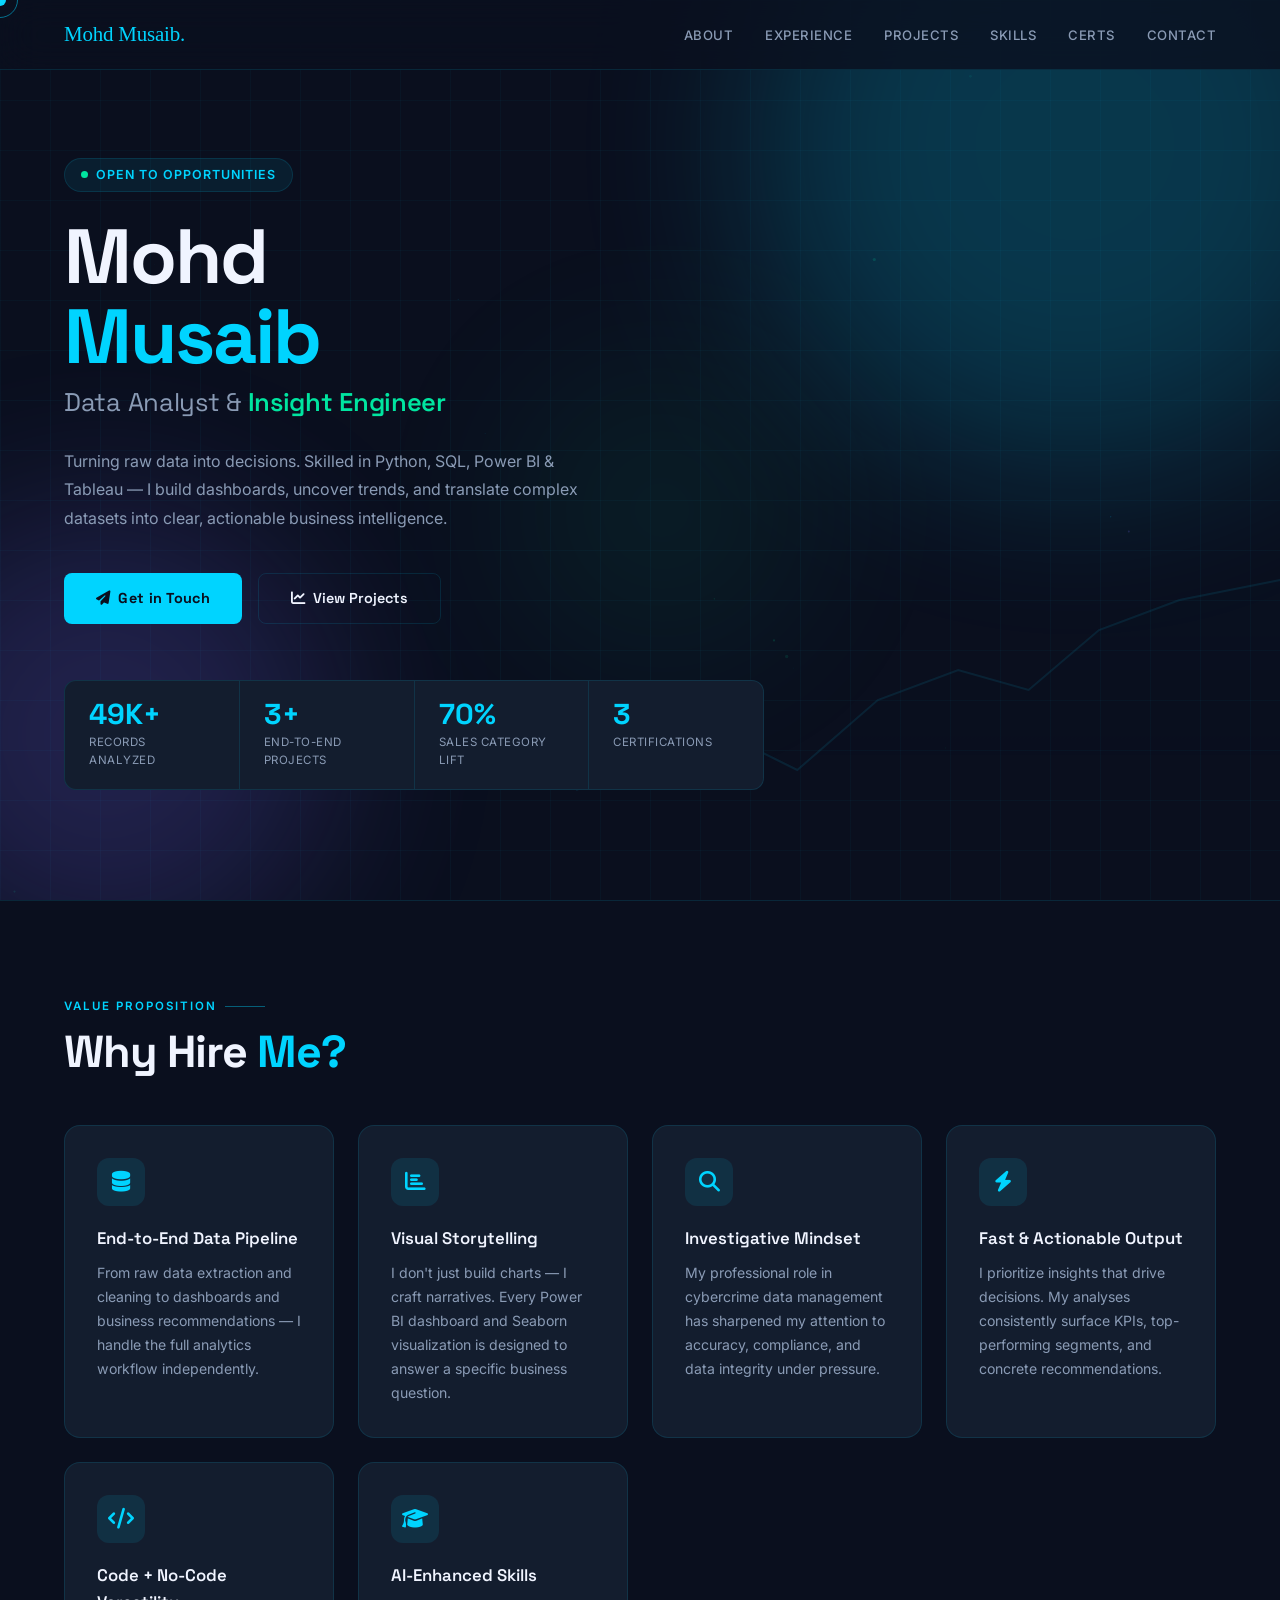
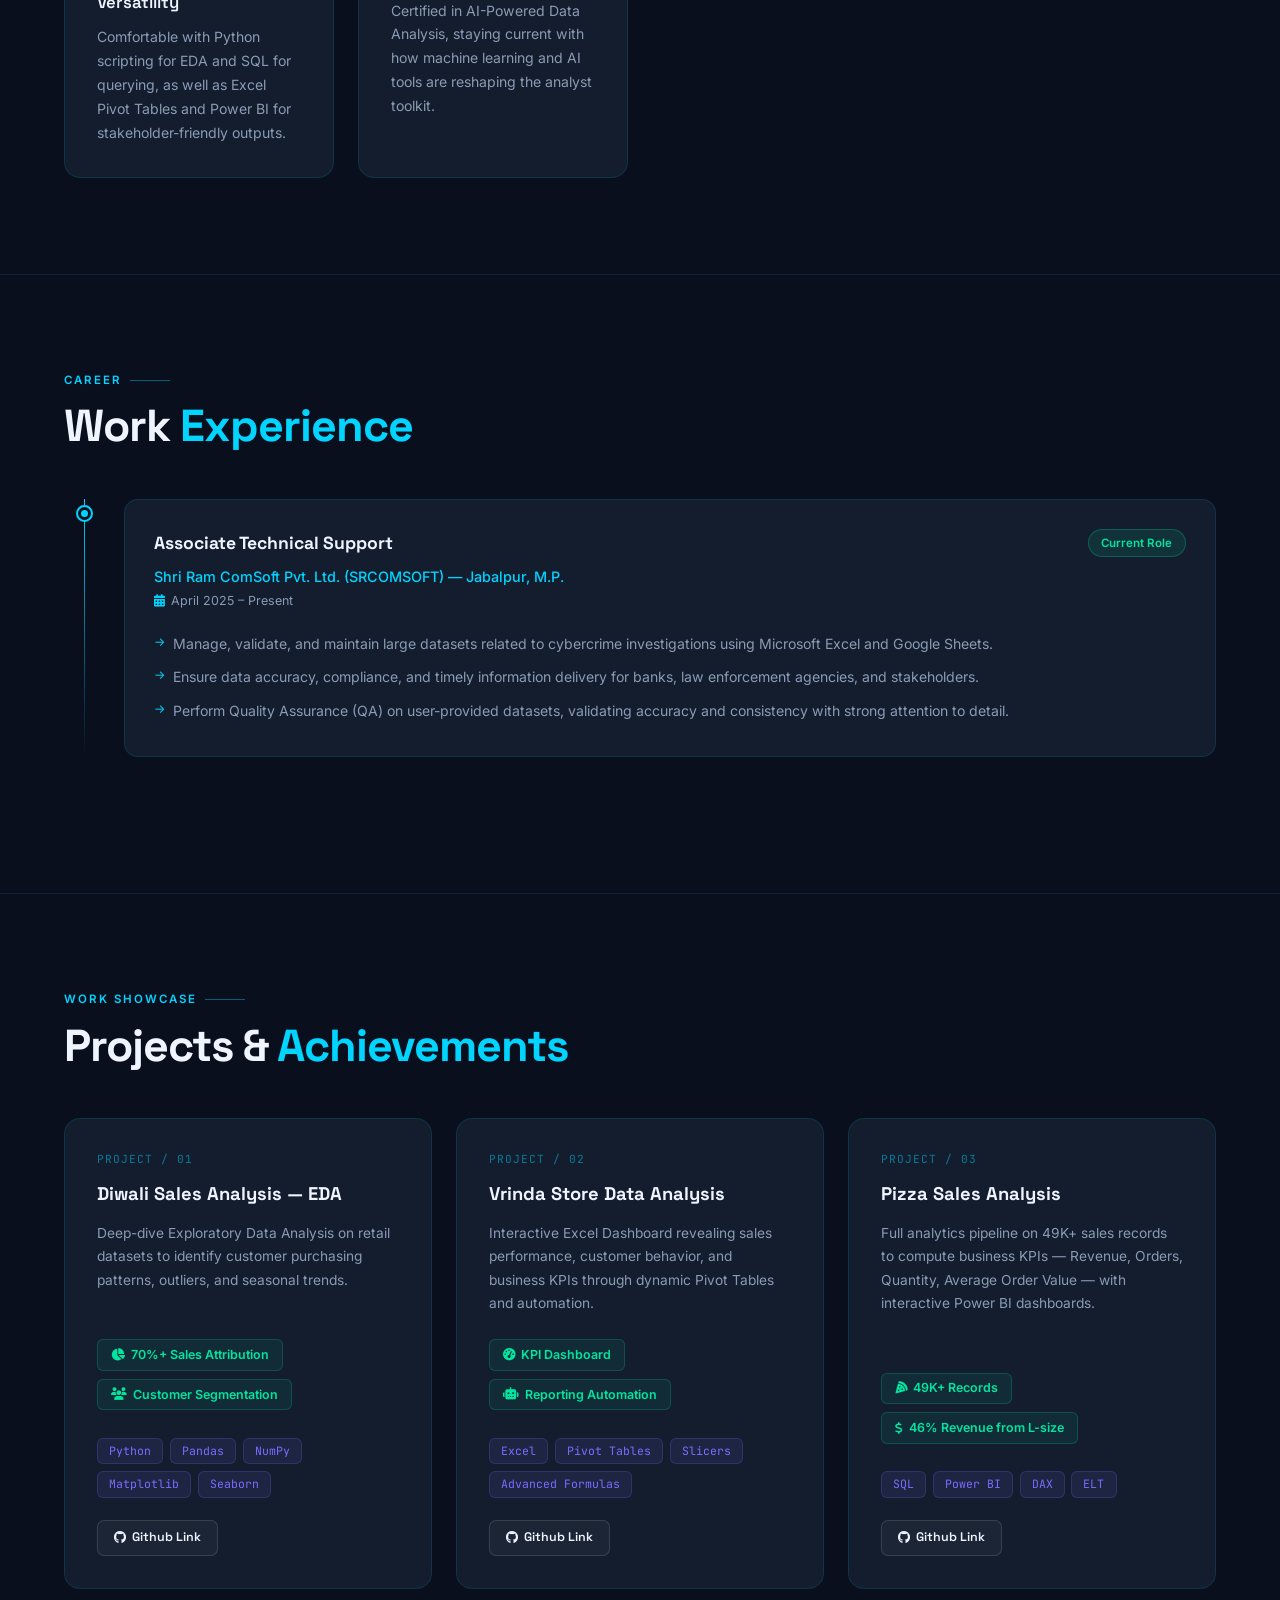
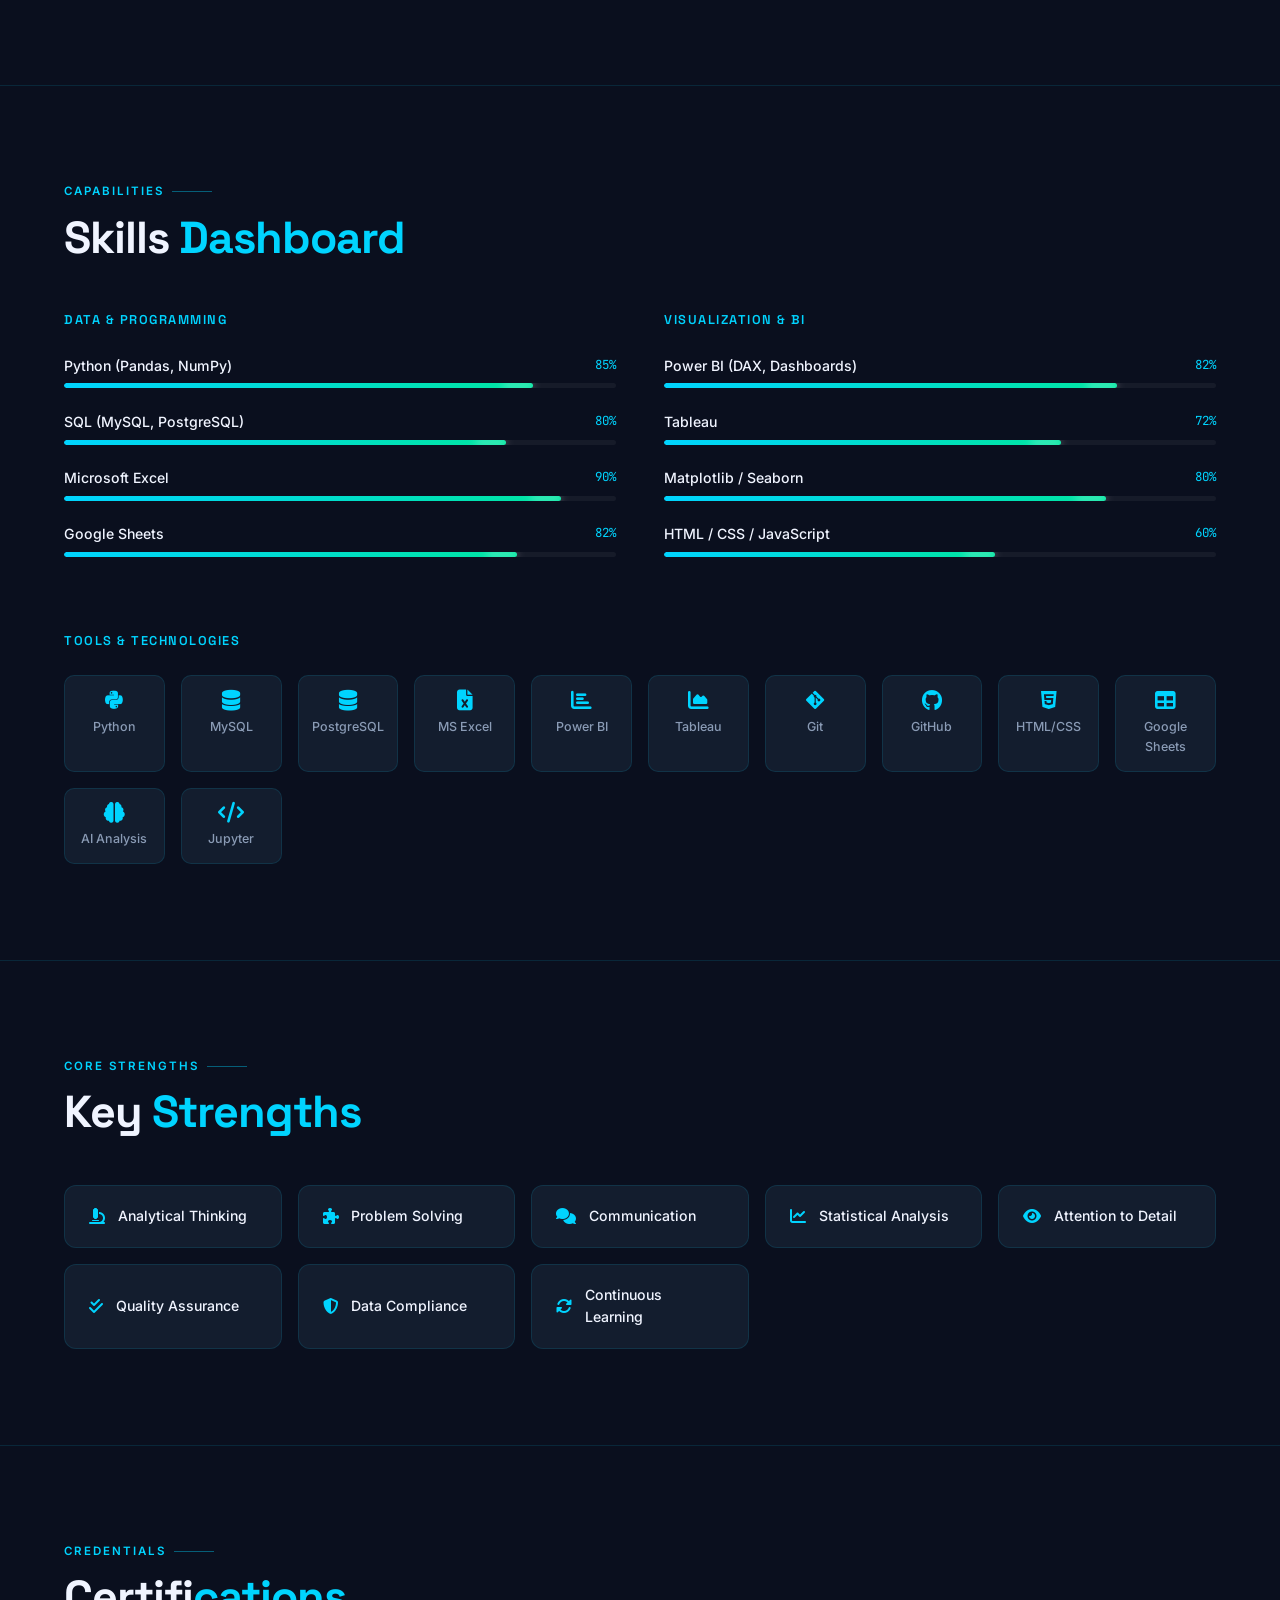
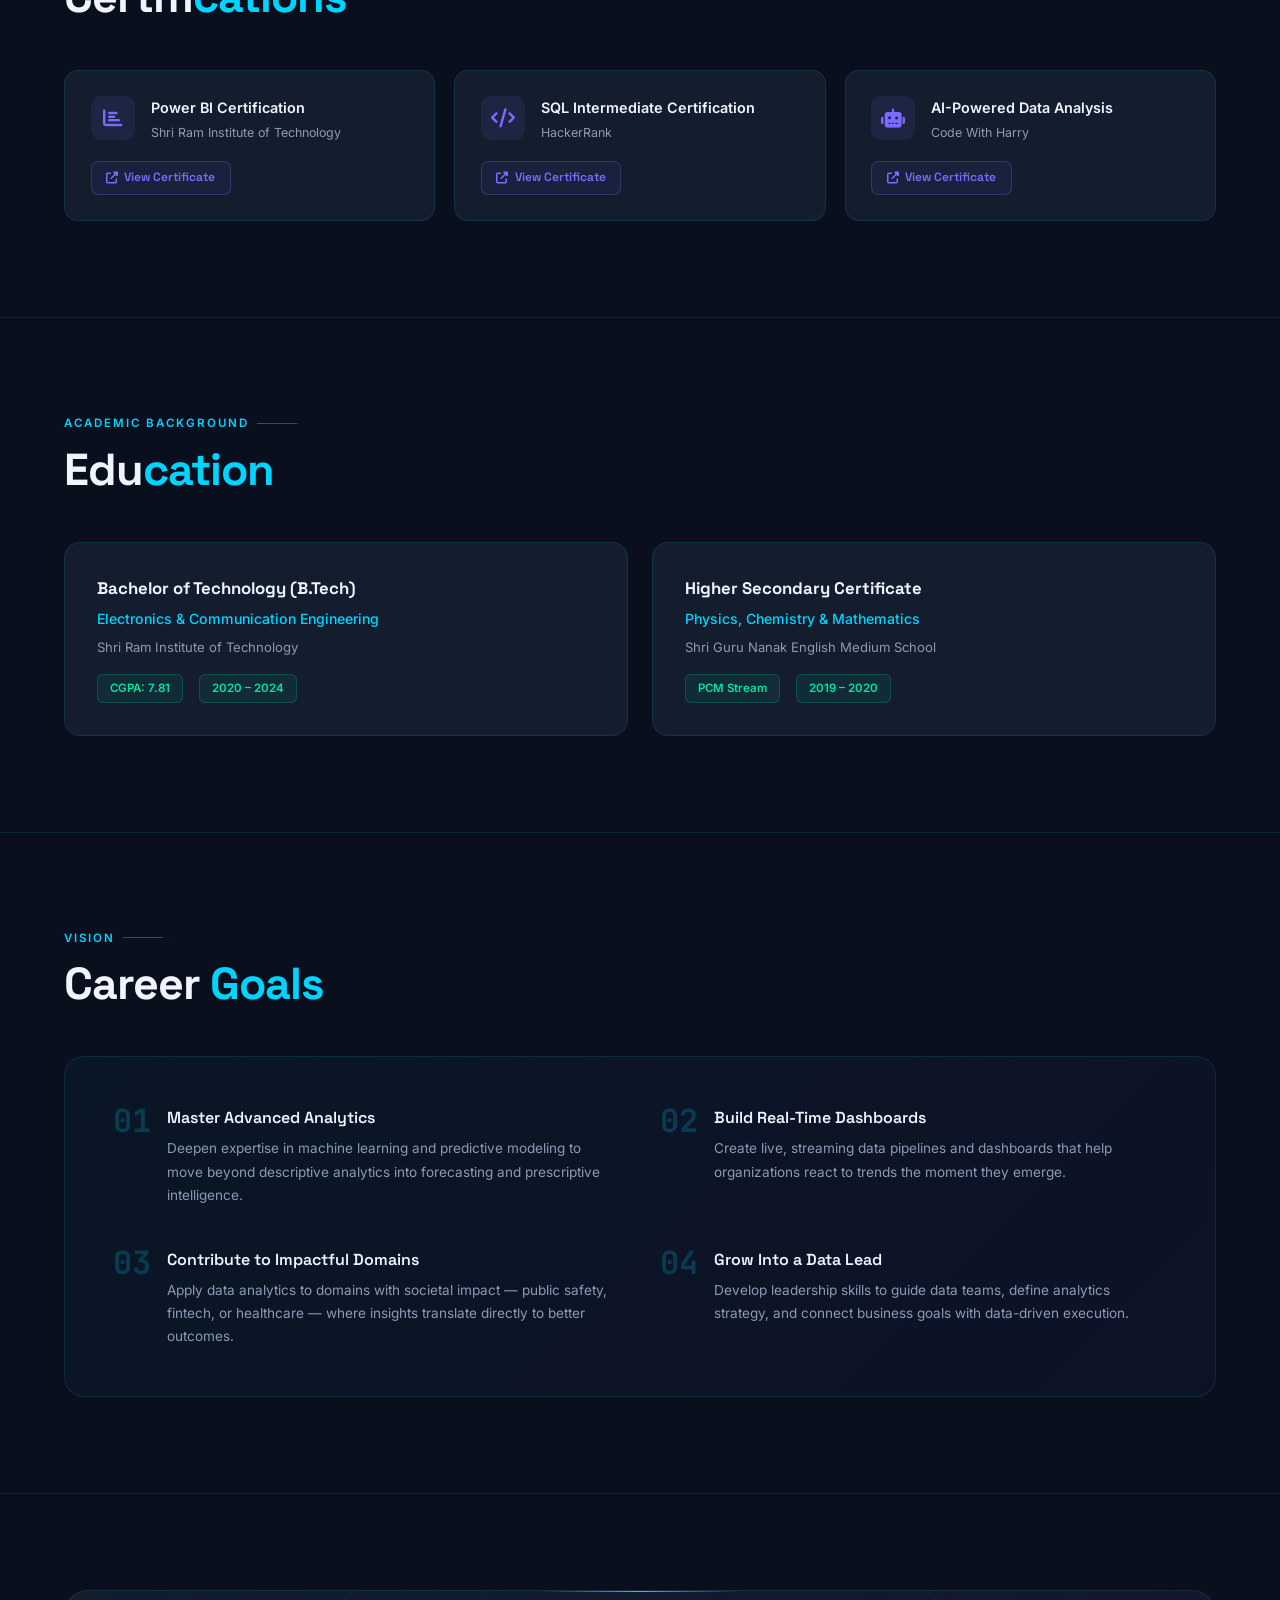
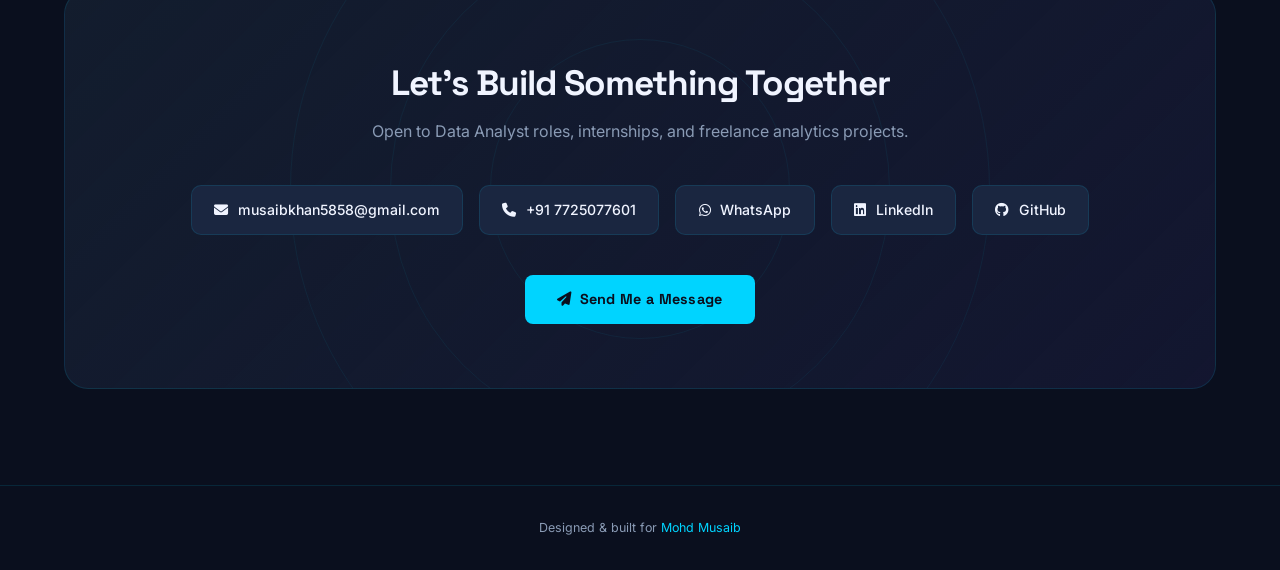
==== index.html @ 287fc63c "Rename mohd-musaib-portfolio.html to index.html" ====
<!DOCTYPE html>
<html lang="en">
<head>
<meta charset="UTF-8">
<meta name="viewport" content="width=device-width, initial-scale=1.0">
<title>Mohd Musaib — Data Analyst Portfolio</title>
<link href="https://fonts.googleapis.com/css2?family=Space+Grotesk:wght@300;400;500;600;700&family=Inter:wght@300;400;500;600&family=JetBrains+Mono:wght@400;500&display=swap" rel="stylesheet">
<link rel="stylesheet" href="https://cdnjs.cloudflare.com/ajax/libs/font-awesome/6.5.0/css/all.min.css">
<link rel="stylesheet" href="index.css">
</head>
<body>

<!-- CURSOR -->
<div class="cursor" id="cursor"></div>
<div class="cursor-ring" id="cursorRing"></div>

<!-- SCROLL PROGRESS -->
<div id="scroll-progress"></div>

<!-- PARTICLES CANVAS -->
<canvas id="particles-canvas"></canvas>

<!-- NAV -->
<nav id="navbar">
  <div class="nav-logo">Mohd Musaib.</div>
  <ul class="nav-links">
    <li><a href="#about">About</a></li>
    <li><a href="#experience">Experience</a></li>
    <li><a href="#projects">Projects</a></li>
    <li><a href="#skills">Skills</a></li>
    <li><a href="#certifications">Certs</a></li>
    <li><a href="#contact">Contact</a></li>
  </ul>
</nav>

<!-- HERO -->
<section class="hero" id="about">
  <div class="hero-bg">
    <div class="grid-overlay"></div>
    <div class="orb orb1"></div>
    <div class="orb orb2"></div>
    <div class="orb orb3"></div>

    <!-- Floating data bits -->
    <span class="data-bit" style="left:62%;top:20%;animation-delay:0s;">SELECT *</span>
    <span class="data-bit" style="left:72%;top:55%;animation-delay:1.5s;">df.groupby()</span>
    <span class="data-bit" style="left:80%;top:35%;animation-delay:3s;">SUM(revenue)</span>
    <span class="data-bit" style="left:55%;top:70%;animation-delay:4.5s;">DAX MEASURE</span>
    <span class="data-bit" style="left:85%;top:75%;animation-delay:2s;">EDA →</span>

    <svg class="chart-line-svg" viewBox="0 0 700 300" preserveAspectRatio="none">
      <defs>
        <linearGradient id="chartGrad" x1="0" y1="0" x2="0" y2="1">
          <stop offset="0%" stop-color="#00D4FF" stop-opacity="0.4"/>
          <stop offset="100%" stop-color="#00D4FF" stop-opacity="0"/>
        </linearGradient>
      </defs>
      <path class="chart-fill" d="M0,250 L80,220 L160,200 L220,230 L300,160 L380,130 L450,150 L520,90 L600,60 L700,40 L700,300 L0,300 Z"/>
      <path class="chart-path" d="M0,250 L80,220 L160,200 L220,230 L300,160 L380,130 L450,150 L520,90 L600,60 L700,40"/>
    </svg>
  </div>

  <div class="hero-content">
    <div class="hero-eyebrow">
      <div class="pulse-dot"></div>
      Open to Opportunities
    </div>
    <h1 class="hero-name">Mohd<br><span class="glitch">Musaib</span></h1>
    <p class="hero-title">Data Analyst &amp; <strong>Insight Engineer</strong></p>
    <p class="hero-desc">
      Turning raw data into decisions. Skilled in Python, SQL, Power BI &amp; Tableau — I build dashboards, uncover trends, and translate complex datasets into clear, actionable business intelligence.
    </p>
    <div class="hero-cta">
      <a href="#contact" class="btn-primary"><i class="fas fa-paper-plane"></i> Get in Touch</a>
      <a href="#projects" class="btn-secondary"><i class="fas fa-chart-line"></i> View Projects</a>
    </div>

    <div class="stats-bar">
      <div class="stat-item">
        <div class="stat-number" data-target="49" data-suffix="K+">0</div>
        <div class="stat-label">Records Analyzed</div>
      </div>
      <div class="stat-item">
        <div class="stat-number" data-target="3" data-suffix="+">0</div>
        <div class="stat-label">End-to-End Projects</div>
      </div>
      <div class="stat-item">
        <div class="stat-number" data-target="70" data-suffix="%">0</div>
        <div class="stat-label">Sales Category Lift</div>
      </div>
      <div class="stat-item">
        <div class="stat-number" data-target="3" data-suffix="">0</div>
        <div class="stat-label">Certifications</div>
      </div>
    </div>
  </div>
</section>

<hr class="section-divider">

<!-- WHY HIRE ME -->
<section id="why">
  <div class="section-eyebrow">Value Proposition</div>
  <h2 class="section-title">Why Hire <span>Me?</span></h2>
  <div class="why-grid">
    <div class="why-card fade-up">
      <div class="why-icon"><i class="fas fa-database"></i></div>
      <h3>End-to-End Data Pipeline</h3>
      <p>From raw data extraction and cleaning to dashboards and business recommendations — I handle the full analytics workflow independently.</p>
    </div>
    <div class="why-card fade-up">
      <div class="why-icon"><i class="fas fa-chart-bar"></i></div>
      <h3>Visual Storytelling</h3>
      <p>I don't just build charts — I craft narratives. Every Power BI dashboard and Seaborn visualization is designed to answer a specific business question.</p>
    </div>
    <div class="why-card fade-up">
      <div class="why-icon"><i class="fas fa-search"></i></div>
      <h3>Investigative Mindset</h3>
      <p>My professional role in cybercrime data management has sharpened my attention to accuracy, compliance, and data integrity under pressure.</p>
    </div>
    <div class="why-card fade-up">
      <div class="why-icon"><i class="fas fa-bolt"></i></div>
      <h3>Fast &amp; Actionable Output</h3>
      <p>I prioritize insights that drive decisions. My analyses consistently surface KPIs, top-performing segments, and concrete recommendations.</p>
    </div>
    <div class="why-card fade-up">
      <div class="why-icon"><i class="fas fa-code"></i></div>
      <h3>Code + No-Code Versatility</h3>
      <p>Comfortable with Python scripting for EDA and SQL for querying, as well as Excel Pivot Tables and Power BI for stakeholder-friendly outputs.</p>
    </div>
    <div class="why-card fade-up">
      <div class="why-icon"><i class="fas fa-graduation-cap"></i></div>
      <h3>AI-Enhanced Skills</h3>
      <p>Certified in AI-Powered Data Analysis, staying current with how machine learning and AI tools are reshaping the analyst toolkit.</p>
    </div>
  </div>
</section>

<hr class="section-divider">

<!-- EXPERIENCE -->
<section id="experience">
  <div class="section-eyebrow">Career</div>
  <h2 class="section-title">Work <span>Experience</span></h2>
  <div class="timeline">
    <div class="timeline-item fade-up">
      <div class="timeline-dot"></div>
      <div class="timeline-card">
        <div class="timeline-header">
          <div class="timeline-role">Associate Technical Support</div>
          <span class="timeline-badge">Current Role</span>
        </div>
        <div class="timeline-company">Shri Ram ComSoft Pvt. Ltd. (SRCOMSOFT) — Jabalpur, M.P.</div>
        <div class="timeline-date"><i class="fas fa-calendar-alt" style="color:var(--cyan);margin-right:0.4rem;"></i>April 2025 – Present</div>
        <ul class="timeline-list">
          <li>Manage, validate, and maintain large datasets related to cybercrime investigations using Microsoft Excel and Google Sheets.</li>
          <li>Ensure data accuracy, compliance, and timely information delivery for banks, law enforcement agencies, and stakeholders.</li>
          <li>Perform Quality Assurance (QA) on user-provided datasets, validating accuracy and consistency with strong attention to detail.</li>
        </ul>
      </div>
    </div>
  </div>
</section>

<hr class="section-divider">

<!-- PROJECTS -->
<section id="projects">
  <div class="section-eyebrow">Work Showcase</div>
  <h2 class="section-title">Projects &amp; <span>Achievements</span></h2>
  <div class="projects-grid">

    <div class="project-card fade-up">
      <div class="project-number">PROJECT / 01</div>
      <h3 class="project-title">Diwali Sales Analysis — EDA</h3>
      <p class="project-desc">Deep-dive Exploratory Data Analysis on retail datasets to identify customer purchasing patterns, outliers, and seasonal trends.</p>
      <div>
        <span class="project-metric"><i class="fas fa-chart-pie"></i> 70%+ Sales Attribution</span>
        <span class="project-metric"><i class="fas fa-users"></i> Customer Segmentation</span>
      </div>
      <div class="project-tags">
        <span class="project-tag">Python</span>
        <span class="project-tag">Pandas</span>
        <span class="project-tag">NumPy</span>
        <span class="project-tag">Matplotlib</span>
        <span class="project-tag">Seaborn</span>
      </div>
      <!-- 🔗 ADD YOUR LINKS BELOW: replace # with your actual URL -->
      <div class="project-links">
        <a href="https://github.com/muhammadmusaib/Diwali-Sales-Exploratory-Data-Analysis-EDA-project./blob/main/Diwali_sales_analysis.ipynb" class="project-link-btn github" title="Add your GitHub link here">
          <i class="fab fa-github"></i> Github Link
        </a>
        <!-- <a href="https://github.com/muhammadmusaib/Diwali-Sales-Exploratory-Data-Analysis-EDA-project./blob/main/Diwali_sales_analysis.ipynb" class="project-link-btn live placeholder" title="Add your live/notebook link here">
          <i class="fas fa-external-link-alt"></i> Live / Notebook
        </a> -->
      </div>
    </div>

    <div class="project-card fade-up">
      <div class="project-number">PROJECT / 02</div>
      <h3 class="project-title">Vrinda Store Data Analysis</h3>
      <p class="project-desc">Interactive Excel Dashboard revealing sales performance, customer behavior, and business KPIs through dynamic Pivot Tables and automation.</p>
      <div>
        <span class="project-metric"><i class="fas fa-tachometer-alt"></i> KPI Dashboard</span>
        <span class="project-metric"><i class="fas fa-robot"></i> Reporting Automation</span>
      </div>
      <div class="project-tags">
        <span class="project-tag">Excel</span>
        <span class="project-tag">Pivot Tables</span>
        <span class="project-tag">Slicers</span>
        <span class="project-tag">Advanced Formulas</span>
      </div>
      <!-- 🔗 ADD YOUR LINKS BELOW -->
      <div class="project-links">
        <a href="https://github.com/muhammadmusaib/Vrinda-sales-data-analysis" class="project-link-btn github" title="Add your GitHub link here">
          <i class="fab fa-github"></i> Github Link
        </a>
        <!-- <a href="#" class="project-link-btn live placeholder" title="Add your Excel/Drive link here">
          <i class="fas fa-external-link-alt"></i> View Dashboard
        </a> -->
      </div>
    </div>

    <div class="project-card fade-up">
      <div class="project-number">PROJECT / 03</div>
      <h3 class="project-title">Pizza Sales Analysis</h3>
      <p class="project-desc">Full analytics pipeline on 49K+ sales records to compute business KPIs — Revenue, Orders, Quantity, Average Order Value — with interactive Power BI dashboards.</p>
      <div>
        <span class="project-metric"><i class="fas fa-pizza-slice"></i> 49K+ Records</span>
        <span class="project-metric"><i class="fas fa-dollar-sign"></i> 46% Revenue from L-size</span>
      </div>
      <div class="project-tags">
        <span class="project-tag">SQL</span>
        <span class="project-tag">Power BI</span>
        <span class="project-tag">DAX</span>
        <span class="project-tag">ELT</span>
      </div>
      <!-- 🔗 ADD YOUR LINKS BELOW -->
      <div class="project-links">
        <a href="https://github.com/muhammadmusaib/Pizza-Sales-Analysis-SQL-PowerBI" class="project-link-btn github" title="Add your GitHub link here">
          <i class="fab fa-github"></i> Github Link
        </a>
        <!-- <a href="#" class="project-link-btn live placeholder" title="Add your Power BI report link here">
          <i class="fas fa-external-link-alt"></i> Power BI Report
        </a> -->
      </div>
    </div>

  </div>
</section>

<hr class="section-divider">

<!-- SKILLS -->
<section id="skills">
  <div class="section-eyebrow">Capabilities</div>
  <h2 class="section-title">Skills <span>Dashboard</span></h2>
  <div class="skills-wrapper">
    <div>
      <div class="skill-group-title">Data &amp; Programming</div>
      <div class="skill-item">
        <div class="skill-info"><span class="skill-name">Python (Pandas, NumPy)</span><span class="skill-pct">85%</span></div>
        <div class="skill-bar"><div class="skill-fill" data-width="85"></div></div>
      </div>
      <div class="skill-item">
        <div class="skill-info"><span class="skill-name">SQL (MySQL, PostgreSQL)</span><span class="skill-pct">80%</span></div>
        <div class="skill-bar"><div class="skill-fill" data-width="80"></div></div>
      </div>
      <div class="skill-item">
        <div class="skill-info"><span class="skill-name">Microsoft Excel</span><span class="skill-pct">90%</span></div>
        <div class="skill-bar"><div class="skill-fill" data-width="90"></div></div>
      </div>
      <div class="skill-item">
        <div class="skill-info"><span class="skill-name">Google Sheets</span><span class="skill-pct">82%</span></div>
        <div class="skill-bar"><div class="skill-fill" data-width="82"></div></div>
      </div>
    </div>
    <div>
      <div class="skill-group-title">Visualization &amp; BI</div>
      <div class="skill-item">
        <div class="skill-info"><span class="skill-name">Power BI (DAX, Dashboards)</span><span class="skill-pct">82%</span></div>
        <div class="skill-bar"><div class="skill-fill" data-width="82"></div></div>
      </div>
      <div class="skill-item">
        <div class="skill-info"><span class="skill-name">Tableau</span><span class="skill-pct">72%</span></div>
        <div class="skill-bar"><div class="skill-fill" data-width="72"></div></div>
      </div>
      <div class="skill-item">
        <div class="skill-info"><span class="skill-name">Matplotlib / Seaborn</span><span class="skill-pct">80%</span></div>
        <div class="skill-bar"><div class="skill-fill" data-width="80"></div></div>
      </div>
      <div class="skill-item">
        <div class="skill-info"><span class="skill-name">HTML / CSS / JavaScript</span><span class="skill-pct">60%</span></div>
        <div class="skill-bar"><div class="skill-fill" data-width="60"></div></div>
      </div>
    </div>
  </div>

  <br><br>
  <div class="skill-group-title">Tools &amp; Technologies</div>
  <div class="tools-grid">
    <div class="tool-chip"><i class="fab fa-python"></i>Python</div>
    <div class="tool-chip"><i class="fas fa-database"></i>MySQL</div>
    <div class="tool-chip"><i class="fas fa-database"></i>PostgreSQL</div>
    <div class="tool-chip"><i class="fas fa-file-excel"></i>MS Excel</div>
    <div class="tool-chip"><i class="fas fa-chart-bar"></i>Power BI</div>
    <div class="tool-chip"><i class="fas fa-chart-area"></i>Tableau</div>
    <div class="tool-chip"><i class="fab fa-git-alt"></i>Git</div>
    <div class="tool-chip"><i class="fab fa-github"></i>GitHub</div>
    <div class="tool-chip"><i class="fab fa-html5"></i>HTML/CSS</div>
    <div class="tool-chip"><i class="fas fa-table"></i>Google Sheets</div>
    <div class="tool-chip"><i class="fas fa-brain"></i>AI Analysis</div>
    <div class="tool-chip"><i class="fas fa-code"></i>Jupyter</div>
  </div>
</section>

<hr class="section-divider">

<!-- STRENGTHS -->
<section>
  <div class="section-eyebrow">Core Strengths</div>
  <h2 class="section-title">Key <span>Strengths</span></h2>
  <div class="strengths-grid">
    <div class="strength-chip fade-up"><i class="fas fa-microscope"></i> Analytical Thinking</div>
    <div class="strength-chip fade-up"><i class="fas fa-puzzle-piece"></i> Problem Solving</div>
    <div class="strength-chip fade-up"><i class="fas fa-comments"></i> Communication</div>
    <div class="strength-chip fade-up"><i class="fas fa-chart-line"></i> Statistical Analysis</div>
    <div class="strength-chip fade-up"><i class="fas fa-eye"></i> Attention to Detail</div>
    <div class="strength-chip fade-up"><i class="fas fa-check-double"></i> Quality Assurance</div>
    <div class="strength-chip fade-up"><i class="fas fa-shield-alt"></i> Data Compliance</div>
    <div class="strength-chip fade-up"><i class="fas fa-sync-alt"></i> Continuous Learning</div>
  </div>
</section>

<hr class="section-divider">

<!-- CERTIFICATIONS -->
<section id="certifications">
  <div class="section-eyebrow">Credentials</div>
  <h2 class="section-title">Certifi<span>cations</span></h2>
  <div class="cert-grid">

    <div class="cert-card fade-up">
      <div class="cert-top">
        <div class="cert-icon"><i class="fas fa-chart-bar"></i></div>
        <div>
          <div class="cert-title">Power BI Certification</div>
          <div class="cert-issuer">Shri Ram Institute of Technology</div>
        </div>
      </div>
      <!-- 🔗 ADD CERTIFICATE LINK: replace # with your credential URL -->
      <a href="https://drive.google.com/file/d/1PB_iSw44Xa-flvZ6yKOEP_4d_Iz4C9YK/view" class="cert-link-btn" title="Add your certificate link here">
        <i class="fas fa-external-link-alt"></i> View Certificate
      </a>
    </div>

    <div class="cert-card fade-up">
      <div class="cert-top">
        <div class="cert-icon"><i class="fas fa-code"></i></div>
        <div>
          <div class="cert-title">SQL Intermediate Certification</div>
          <div class="cert-issuer">HackerRank</div>
        </div>
      </div>
      <!-- 🔗 ADD CERTIFICATE LINK -->
      <a href="https://www.hackerrank.com/certificates/iframe/beb3333800c1" class="cert-link-btn" title="Add your HackerRank certificate link here">
        <i class="fas fa-external-link-alt"></i> View Certificate
      </a>
    </div>

    <div class="cert-card fade-up">
      <div class="cert-top">
        <div class="cert-icon"><i class="fas fa-robot"></i></div>
        <div>
          <div class="cert-title">AI-Powered Data Analysis</div>
          <div class="cert-issuer">Code With Harry</div>
        </div>
      </div>
      <!-- 🔗 ADD CERTIFICATE LINK -->
      <a href="https://drive.google.com/file/d/1uKnJPUJDqF_O4-yibo-uel3nw4PT7Yhb/view" class="cert-link-btn" title="Add your certificate link here">
        <i class="fas fa-external-link-alt"></i> View Certificate
      </a>
    </div>

  </div>
</section>

<hr class="section-divider">

<!-- EDUCATION -->
<section>
  <div class="section-eyebrow">Academic Background</div>
  <h2 class="section-title">Edu<span>cation</span></h2>
  <div class="edu-grid">
    <div class="edu-card fade-up">
      <div class="edu-degree">Bachelor of Technology (B.Tech)</div>
      <div class="edu-field">Electronics &amp; Communication Engineering</div>
      <div class="edu-school">Shri Ram Institute of Technology</div>
      <div class="edu-meta">
        <span class="edu-badge">CGPA: 7.81</span>
        <span class="edu-badge">2020 – 2024</span>
      </div>
    </div>
    <div class="edu-card fade-up">
      <div class="edu-degree">Higher Secondary Certificate</div>
      <div class="edu-field">Physics, Chemistry &amp; Mathematics</div>
      <div class="edu-school">Shri Guru Nanak English Medium School</div>
      <div class="edu-meta">
        <span class="edu-badge">PCM Stream</span>
        <span class="edu-badge">2019 – 2020</span>
      </div>
    </div>
  </div>
</section>

<hr class="section-divider">

<!-- CAREER GOALS -->
<section>
  <div class="section-eyebrow">Vision</div>
  <h2 class="section-title">Career <span>Goals</span></h2>
  <div class="goals-card">
    <div class="goal-item fade-up">
      <div class="goal-num">01</div>
      <div class="goal-text">
        <h4>Master Advanced Analytics</h4>
        <p>Deepen expertise in machine learning and predictive modeling to move beyond descriptive analytics into forecasting and prescriptive intelligence.</p>
      </div>
    </div>
    <div class="goal-item fade-up">
      <div class="goal-num">02</div>
      <div class="goal-text">
        <h4>Build Real-Time Dashboards</h4>
        <p>Create live, streaming data pipelines and dashboards that help organizations react to trends the moment they emerge.</p>
      </div>
    </div>
    <div class="goal-item fade-up">
      <div class="goal-num">03</div>
      <div class="goal-text">
        <h4>Contribute to Impactful Domains</h4>
        <p>Apply data analytics to domains with societal impact — public safety, fintech, or healthcare — where insights translate directly to better outcomes.</p>
      </div>
    </div>
    <div class="goal-item fade-up">
      <div class="goal-num">04</div>
      <div class="goal-text">
        <h4>Grow Into a Data Lead</h4>
        <p>Develop leadership skills to guide data teams, define analytics strategy, and connect business goals with data-driven execution.</p>
      </div>
    </div>
  </div>
</section>

<hr class="section-divider">

<!-- CONTACT -->
<section id="contact" style="padding: 6rem 5%;">
  <div class="contact-section">
    <div class="contact-ring"></div>
    <div class="contact-ring"></div>
    <div class="contact-ring"></div>
    <div class="contact-inner">
      <h2 class="contact-title">Let's Build Something Together</h2>
      <p class="contact-subtitle">Open to Data Analyst roles, internships, and freelance analytics projects.</p>
      <div class="contact-links">
        <a href="mailto:musaibkhan5858@gmail.com" class="contact-link email-link">
          <i class="fas fa-envelope"></i> musaibkhan5858@gmail.com
        </a>
        <a href="tel:+917725077601" class="contact-link">
          <i class="fas fa-phone"></i> +91 7725077601
        </a>
        <a href="https://wa.me/917725077601" target="_blank" class="contact-link whatsapp-link">
          <i class="fab fa-whatsapp"></i> WhatsApp
        </a>
        <a href="https://www.linkedin.com/in/themusaibkhan/" target="_blank" class="contact-link linkedin-link">
          <i class="fab fa-linkedin"></i> LinkedIn
        </a>
        <a href="https://github.com/muhammadmusaib" target="_blank" class="contact-link github-link">
          <i class="fab fa-github"></i> GitHub
        </a>
      </div>
      <a href="mailto:musaibkhan5858@gmail.com" class="btn-primary" style="display:inline-flex;">
        <i class="fas fa-paper-plane"></i> Send Me a Message
      </a>
    </div>
  </div>
</section>

<footer>
  Designed &amp; built for <span>Mohd Musaib</span>
</footer>

<script src="script.js"></script>
</body>
</html>
---- index.css ----
:root {
    --bg: #0A0F1E;
    --bg2: #111827;
    --card: #131D2E;
    --card2: #1A2640;
    --cyan: #00D4FF;
    --emerald: #00E5A0;
    --violet: #7C6BFF;
    --text: #F0F4FF;
    --muted: #8A9BB5;
    --border: rgba(0,212,255,0.12);
    --glow: rgba(0,212,255,0.25);
  }

  * { margin:0; padding:0; box-sizing:border-box; }
  html { scroll-behavior: smooth; }

  body {
    background: var(--bg);
    color: var(--text);
    font-family: 'Inter', sans-serif;
    line-height: 1.6;
    overflow-x: hidden;
  }

  /* ── CUSTOM CURSOR ── */
  .cursor {
    width: 12px; height: 12px; border-radius: 50%;
    background: var(--cyan); position: fixed; pointer-events: none;
    z-index: 9999; transform: translate(-50%,-50%);
    transition: transform 0.1s, width 0.3s, height 0.3s, opacity 0.3s;
    mix-blend-mode: screen;
  }
  .cursor-ring {
    width: 36px; height: 36px; border-radius: 50%;
    border: 1px solid rgba(0,212,255,0.5); position: fixed; pointer-events: none;
    z-index: 9998; transform: translate(-50%,-50%);
    transition: transform 0.18s ease, width 0.3s, height 0.3s;
  }
  .cursor.expanded { width: 20px; height: 20px; }
  .cursor-ring.expanded { width: 55px; height: 55px; border-color: var(--cyan); }

  /* ── PARTICLES CANVAS ── */
  #particles-canvas {
    position: fixed; inset: 0; pointer-events: none; z-index: 0; opacity: 0.35;
  }

  /* SCROLLBAR */
  ::-webkit-scrollbar { width: 4px; }
  ::-webkit-scrollbar-track { background: var(--bg); }
  ::-webkit-scrollbar-thumb { background: linear-gradient(var(--cyan), var(--violet)); border-radius: 2px; }

  /* ── NAV ── */
  nav {
    position: fixed; top: 0; left: 0; right: 0; z-index: 100;
    display: flex; justify-content: space-between; align-items: center;
    padding: 1.1rem 5%;
    background: rgba(10,15,30,0.8);
    backdrop-filter: blur(20px);
    border-bottom: 1px solid var(--border);
    transition: padding 0.3s;
  }
  nav.scrolled { padding: 0.7rem 5%; }

  .nav-logo {
    /* font-family: 'Space Grotesk', sans-serif, cursive; */
    font-weight: 100; font-size: 1.31rem;
    color: var(--cyan); letter-spacing: -0.2px;
    position: relative;
    font-family: "Brush Script MT", "Comic Sans MS", cursive;
  }

  .nav-logo::after {
    content: ''; position: absolute; bottom: -2px; left: 0; width: 100%; height: 1px;
    background: var(--cyan); transform: scaleX(0); transition: transform 0.3s;
  }
  .nav-logo:hover::after { transform: scaleX(1); }

  .nav-links { display: flex; gap: 2rem; list-style: none; }
  .nav-links a {
    color: var(--muted); text-decoration: none; font-size: 0.82rem;
    font-weight: 500; letter-spacing: 0.5px; text-transform: uppercase;
    transition: color 0.2s; position: relative; padding-bottom: 2px;
  }
  .nav-links a::after {
    content: ''; position: absolute; bottom: 0; left: 0; width: 0; height: 1px;
    background: var(--cyan); transition: width 0.3s;
  }
  .nav-links a:hover { color: var(--cyan); }
  .nav-links a:hover::after { width: 100%; }

  /* ── HERO ── */
  .hero {
    min-height: 100vh;
    display: flex; align-items: center;
    padding: 7rem 5% 4rem;
    position: relative; overflow: hidden;
  }

  .hero-bg { position: absolute; inset: 0; pointer-events: none; z-index: 0; }

  /* Animated grid */
  .grid-overlay {
    position: absolute; inset: 0;
    background-image:
      linear-gradient(rgba(0,212,255,0.035) 1px, transparent 1px),
      linear-gradient(90deg, rgba(0,212,255,0.035) 1px, transparent 1px);
    background-size: 50px 50px;
    animation: gridShift 20s linear infinite;
  }
  @keyframes gridShift { from { background-position: 0 0; } to { background-position: 50px 50px; } }

  .orb {
    position: absolute; border-radius: 50%;
    filter: blur(90px); opacity: 0.2;
    animation: drift 10s ease-in-out infinite alternate;
  }
  .orb1 { width: 650px; height: 650px; background: var(--cyan); top: -180px; right: -120px; }
  .orb2 { width: 450px; height: 450px; background: var(--violet); bottom: -60px; left: -120px; animation-delay: -5s; }
  .orb3 { width: 300px; height: 300px; background: var(--emerald); top: 40%; left: 40%; animation-delay: -2s; opacity: 0.07; }

  @keyframes drift {
    from { transform: translate(0,0) scale(1); }
    to { transform: translate(40px,50px) scale(1.08); }
  }

  /* Hero chart SVG */
  .chart-line-svg {
    position: absolute; right: 0; bottom: 60px; width: 55%; height: 300px; opacity: 0.1;
  }
  .chart-path {
    stroke: var(--cyan); stroke-width: 2; fill: none;
    stroke-dasharray: 900; stroke-dashoffset: 900;
    animation: drawLine 3s ease forwards 0.6s;
  }
  .chart-fill {
    fill: url(#chartGrad); opacity: 0.3;
    stroke: none;
    clip-path: inset(0);
    animation: fadeIn 3s ease forwards 0.6s; opacity: 0;
  }
  @keyframes drawLine { to { stroke-dashoffset: 0; } }
  @keyframes fadeIn { to { opacity: 0.3; } }

  /* Floating data bits */
  .data-bit {
    position: absolute; font-family: 'JetBrains Mono', monospace;
    font-size: 0.65rem; color: var(--cyan); opacity: 0;
    animation: floatBit 6s ease-in-out infinite;
  }
  @keyframes floatBit {
    0% { opacity: 0; transform: translateY(0); }
    20% { opacity: 0.3; }
    80% { opacity: 0.2; }
    100% { opacity: 0; transform: translateY(-60px); }
  }

  .hero-content { position: relative; z-index: 1; max-width: 700px; }

  .hero-eyebrow {
    display: inline-flex; align-items: center; gap: 0.5rem;
    background: rgba(0,212,255,0.08); border: 1px solid var(--border);
    padding: 0.35rem 1rem; border-radius: 100px;
    font-size: 0.78rem; color: var(--cyan); letter-spacing: 1px;
    text-transform: uppercase; font-weight: 600; margin-bottom: 1.5rem;
    animation: slideDown 0.6s ease forwards; opacity: 0;
  }
  @keyframes slideDown { from { opacity:0; transform: translateY(-15px); } to { opacity:1; transform: translateY(0); } }

  .pulse-dot {
    width: 7px; height: 7px; border-radius: 50%; background: var(--emerald);
    animation: pulse 2s infinite;
  }
  @keyframes pulse {
    0%,100% { box-shadow: 0 0 0 0 rgba(0,229,160,0.6); }
    50% { box-shadow: 0 0 0 7px rgba(0,229,160,0); }
  }

  .hero-name {
    font-family: 'Space Grotesk', sans-serif;
    font-size: clamp(2.8rem, 6vw, 4.8rem);
    font-weight: 700; line-height: 1.05;
    letter-spacing: -2px; margin-bottom: 0.3rem;
    animation: slideUp 0.7s ease 0.15s forwards; opacity: 0;
  }
  @keyframes slideUp { from { opacity:0; transform: translateY(25px); } to { opacity:1; transform: translateY(0); } }

  .hero-name span { color: var(--cyan); }

  /* Glitch effect on hover */
  .hero-name:hover .glitch { animation: glitch 0.4s steps(2) infinite; }
  @keyframes glitch {
    0% { text-shadow: 2px 0 var(--violet), -2px 0 var(--emerald); }
    33% { text-shadow: -2px 0 var(--violet), 2px 0 var(--emerald); }
    66% { text-shadow: 2px 2px var(--cyan), -2px -2px var(--violet); }
    100% { text-shadow: none; }
  }

  .hero-title {
    font-family: 'Space Grotesk', sans-serif;
    font-size: clamp(1.1rem, 2.5vw, 1.6rem);
    font-weight: 400; color: var(--muted); margin-bottom: 1.5rem;
    letter-spacing: -0.3px;
    animation: slideUp 0.7s ease 0.25s forwards; opacity: 0;
  }
  .hero-title strong { color: var(--emerald); font-weight: 600; }

  /* Typewriter cursor */
  .typewriter::after {
    content: '|'; color: var(--cyan); animation: blink 1s step-end infinite;
  }
  @keyframes blink { 0%,100% { opacity:1; } 50% { opacity:0; } }

  .hero-desc {
    font-size: 1rem; color: var(--muted); max-width: 520px;
    line-height: 1.8; margin-bottom: 2.5rem;
    animation: slideUp 0.7s ease 0.35s forwards; opacity: 0;
  }

  .hero-cta {
    display: flex; gap: 1rem; flex-wrap: wrap;
    animation: slideUp 0.7s ease 0.45s forwards; opacity: 0;
  }

  .btn-primary {
    background: var(--cyan); color: #0A0F1E;
    padding: 0.8rem 2rem; border-radius: 8px;
    font-weight: 700; font-size: 0.9rem; text-decoration: none;
    font-family: 'Space Grotesk', sans-serif;
    transition: all 0.3s; letter-spacing: 0.3px;
    display: inline-flex; align-items: center; gap: 0.5rem;
    position: relative; overflow: hidden;
  }
  .btn-primary::before {
    content: ''; position: absolute; inset: 0;
    background: linear-gradient(135deg, transparent 40%, rgba(255,255,255,0.3) 50%, transparent 60%);
    transform: translateX(-100%); transition: transform 0.5s;
  }
  .btn-primary:hover::before { transform: translateX(100%); }
  .btn-primary:hover { background: #fff; transform: translateY(-3px); box-shadow: 0 10px 35px var(--glow); }

  .btn-secondary {
    background: transparent; color: var(--text);
    padding: 0.8rem 2rem; border-radius: 8px;
    font-weight: 600; font-size: 0.9rem; text-decoration: none;
    border: 1px solid var(--border); font-family: 'Space Grotesk', sans-serif;
    transition: all 0.3s; display: inline-flex; align-items: center; gap: 0.5rem;
  }
  .btn-secondary:hover { border-color: var(--cyan); color: var(--cyan); transform: translateY(-3px); box-shadow: 0 8px 25px rgba(0,212,255,0.1); }

  /* STATS BAR */
  .stats-bar {
    display: flex; gap: 0; flex-wrap: wrap;
    margin-top: 3.5rem;
    border: 1px solid var(--border); border-radius: 12px;
    overflow: hidden; background: var(--card);
    animation: slideUp 0.7s ease 0.6s forwards; opacity: 0;
  }
  .stat-item {
    flex: 1; min-width: 120px; padding: 1.2rem 1.5rem;
    border-right: 1px solid var(--border);
    transition: background 0.2s, transform 0.2s;
  }
  .stat-item:last-child { border-right: none; }
  .stat-item:hover { background: var(--card2); transform: translateY(-2px); }
  .stat-number {
    font-family: 'Space Grotesk', sans-serif;
    font-size: 1.8rem; font-weight: 700; color: var(--cyan); line-height: 1;
  }
  .stat-label { font-size: 0.72rem; color: var(--muted); margin-top: 0.25rem; text-transform: uppercase; letter-spacing: 0.5px; }

  /* ── SECTIONS ── */
  section { padding: 6rem 5%; position: relative; z-index: 1; }

  .section-eyebrow {
    font-size: 0.72rem; color: var(--cyan); letter-spacing: 2px;
    text-transform: uppercase; font-weight: 600; margin-bottom: 0.75rem;
    display: flex; align-items: center; gap: 0.5rem;
  }
  .section-eyebrow::after {
    content: ''; flex: 1; max-width: 40px; height: 1px; background: var(--cyan); opacity: 0.4;
  }
  .section-title {
    font-family: 'Space Grotesk', sans-serif;
    font-size: clamp(1.8rem, 4vw, 2.8rem);
    font-weight: 700; letter-spacing: -1px;
    margin-bottom: 3rem; line-height: 1.1;
  }
  .section-title span { color: var(--cyan); }

  /* ── WHY HIRE ME ── */
  .why-grid { display: grid; grid-template-columns: repeat(auto-fit, minmax(260px, 1fr)); gap: 1.5rem; }

  .why-card {
    background: var(--card); border: 1px solid var(--border);
    border-radius: 16px; padding: 2rem;
    transition: all 0.35s; position: relative; overflow: hidden;
  }
  .why-card::before {
    content: ''; position: absolute; top: 0; left: 0; right: 0; height: 2px;
    background: linear-gradient(90deg, var(--cyan), var(--violet));
    opacity: 0; transition: opacity 0.3s;
  }
  /* Shimmer sweep */
  .why-card::after {
    content: ''; position: absolute; inset: 0;
    background: linear-gradient(135deg, transparent 40%, rgba(0,212,255,0.04) 50%, transparent 60%);
    transform: translateX(-100%); transition: transform 0.6s;
  }
  .why-card:hover { border-color: rgba(0,212,255,0.35); transform: translateY(-6px); box-shadow: 0 16px 50px rgba(0,212,255,0.12); }
  .why-card:hover::before { opacity: 1; }
  .why-card:hover::after { transform: translateX(100%); }

  .why-icon {
    width: 48px; height: 48px; border-radius: 12px;
    background: rgba(0,212,255,0.1); display: flex; align-items: center; justify-content: center;
    font-size: 1.3rem; color: var(--cyan); margin-bottom: 1.2rem;
    transition: transform 0.3s, background 0.3s;
  }
  .why-card:hover .why-icon { transform: scale(1.15) rotate(-5deg); background: rgba(0,212,255,0.18); }
  .why-card h3 { font-family: 'Space Grotesk', sans-serif; font-weight: 600; font-size: 1.05rem; margin-bottom: 0.6rem; }
  .why-card p { font-size: 0.88rem; color: var(--muted); line-height: 1.7; }

  /* ── EXPERIENCE TIMELINE ── */
  .timeline { position: relative; }
  .timeline::before {
    content: ''; position: absolute; left: 20px; top: 0; bottom: 0; width: 1px;
    background: linear-gradient(to bottom, var(--cyan), transparent);
  }
  .timeline-item { padding-left: 60px; position: relative; margin-bottom: 2.5rem; }
  .timeline-dot {
    position: absolute; left: 12px; top: 6px;
    width: 17px; height: 17px; border-radius: 50%;
    background: var(--bg); border: 2px solid var(--cyan);
    display: flex; align-items: center; justify-content: center;
    animation: ringPulse 2.5s infinite;
  }
  @keyframes ringPulse {
    0%,100% { box-shadow: 0 0 0 0 rgba(0,212,255,0.4); }
    50% { box-shadow: 0 0 0 8px rgba(0,212,255,0); }
  }
  .timeline-dot::after { content: ''; width: 7px; height: 7px; border-radius: 50%; background: var(--cyan); }
  .timeline-card {
    background: var(--card); border: 1px solid var(--border);
    border-radius: 14px; padding: 1.8rem;
    transition: border-color 0.2s, box-shadow 0.3s;
  }
  .timeline-card:hover { border-color: rgba(0,212,255,0.3); box-shadow: 0 8px 30px rgba(0,212,255,0.07); }
  .timeline-header { display: flex; justify-content: space-between; align-items: flex-start; flex-wrap: wrap; gap: 0.5rem; margin-bottom: 0.5rem; }
  .timeline-role { font-family: 'Space Grotesk', sans-serif; font-weight: 700; font-size: 1.1rem; }
  .timeline-badge {
    font-size: 0.72rem; padding: 0.25rem 0.8rem; border-radius: 100px;
    background: rgba(0,229,160,0.1); color: var(--emerald); font-weight: 600;
    border: 1px solid rgba(0,229,160,0.25);
    animation: pulse 2s infinite;
  }
  .timeline-company { color: var(--cyan); font-weight: 500; font-size: 0.9rem; margin-bottom: 0.2rem; }
  .timeline-date { color: var(--muted); font-size: 0.78rem; margin-bottom: 1rem; }
  .timeline-list { list-style: none; }
  .timeline-list li {
    font-size: 0.88rem; color: var(--muted); padding: 0.3rem 0;
    padding-left: 1.2rem; position: relative; line-height: 1.7;
  }
  .timeline-list li::before { content: '→'; position: absolute; left: 0; color: var(--cyan); font-size: 0.75rem; }

  /* ── PROJECTS ── */
  .projects-grid { display: grid; grid-template-columns: repeat(auto-fit, minmax(300px, 1fr)); gap: 1.5rem; }

  .project-card {
    background: var(--card); border: 1px solid var(--border);
    border-radius: 16px; padding: 2rem;
    transition: all 0.35s; position: relative; overflow: hidden;
    display: flex; flex-direction: column;
  }
  /* Animated border glow on hover */
  .project-card::before {
    content: ''; position: absolute; inset: -1px; border-radius: 17px;
    background: linear-gradient(135deg, var(--cyan), var(--violet), var(--emerald));
    opacity: 0; z-index: -1; transition: opacity 0.35s;
  }
  .project-card:hover { transform: translateY(-6px); box-shadow: 0 20px 60px rgba(102, 110, 112, 0.13); }
  .project-card:hover::before { opacity: 0.2; }

  .project-number {
    font-family: 'JetBrains Mono', monospace;
    font-size: 0.7rem; color: var(--cyan); opacity: 0.5;
    margin-bottom: 0.8rem; letter-spacing: 1px;
  }
  .project-title {
    font-family: 'Space Grotesk', sans-serif;
    font-size: 1.15rem; font-weight: 700; margin-bottom: 1rem; line-height: 1.3;
  }
  .project-desc { font-size: 0.86rem; color: var(--muted); line-height: 1.7; margin-bottom: 1.5rem; flex: 1; }
  .project-metric {
    display: inline-flex; align-items: center; gap: 0.4rem;
    background: rgba(0,229,160,0.08); border: 1px solid rgba(0,229,160,0.2);
    padding: 0.3rem 0.8rem; border-radius: 6px;
    font-size: 0.78rem; color: var(--emerald); font-weight: 600;
    margin-right: 0.5rem; margin-bottom: 0.5rem;
  }
  .project-tags { display: flex; flex-wrap: wrap; gap: 0.4rem; margin-top: 1.2rem; }
  .project-tag {
    font-size: 0.72rem; padding: 0.2rem 0.7rem; border-radius: 6px;
    background: rgba(124,107,255,0.1); color: var(--violet);
    border: 1px solid rgba(124,107,255,0.2); font-family: 'JetBrains Mono', monospace;
  }

  /* ── PROJECT LINK BUTTON ── */
  .project-links { display: flex; gap: 0.6rem; margin-top: 1.4rem; flex-wrap: wrap; }
  .project-link-btn {
    display: inline-flex; align-items: center; gap: 0.4rem;
    padding: 0.45rem 1rem; border-radius: 7px; font-size: 0.78rem; font-weight: 600;
    text-decoration: none; transition: all 0.25s; border: 1px solid;
    font-family: 'Space Grotesk', sans-serif;
  }
  .project-link-btn.github {
    background: rgba(255,255,255,0.04); color: var(--text);
    border-color: rgba(255,255,255,0.12);
  }
  .project-link-btn.github:hover { background: rgba(255,255,255,0.1); border-color: #fff; color: #fff; transform: translateY(-2px); }
  .project-link-btn.live {
    background: rgba(0,212,255,0.08); color: var(--cyan);
    border-color: rgba(0,212,255,0.25);
  }
  .project-link-btn.live:hover { background: var(--cyan); color: #0A0F1E; transform: translateY(-2px); box-shadow: 0 6px 20px rgba(0,212,255,0.3); }

  /* placeholder state */
  .project-link-btn.placeholder {
    opacity: 0.4; cursor: default; pointer-events: none;
    border-style: dashed;
  }

  /* ── SKILLS ── */
  .skills-wrapper { display: grid; grid-template-columns: 1fr 1fr; gap: 3rem; }
  @media (max-width: 768px) { .skills-wrapper { grid-template-columns: 1fr; } }

  .skill-group-title {
    font-family: 'Space Grotesk', sans-serif; font-size: 0.8rem; font-weight: 600;
    color: var(--cyan); text-transform: uppercase; letter-spacing: 1.5px; margin-bottom: 1.5rem;
  }
  .skill-item { margin-bottom: 1.4rem; }
  .skill-info { display: flex; justify-content: space-between; margin-bottom: 0.4rem; }
  .skill-name { font-size: 0.88rem; font-weight: 500; }
  .skill-pct { font-family: 'JetBrains Mono', monospace; font-size: 0.78rem; color: var(--cyan); }
  .skill-bar { height: 5px; background: rgba(255,255,255,0.05); border-radius: 10px; overflow: hidden; }
  .skill-fill {
    height: 100%; border-radius: 10px;
    background: linear-gradient(90deg, var(--cyan), var(--emerald));
    width: 0; transition: width 1.4s cubic-bezier(0.4,0,0.2,1);
    position: relative;
  }
  /* Moving shine on skill bar */
  .skill-fill::after {
    content: ''; position: absolute; top: 0; right: 0; width: 30px; height: 100%;
    background: rgba(255,255,255,0.4); filter: blur(4px);
    animation: skillShine 2s ease-in-out infinite; opacity: 0;
  }
  .skill-fill.animated::after { opacity: 1; }
  @keyframes skillShine { 0% { opacity:0; } 50% { opacity:1; } 100% { opacity:0; } }

  /* TOOLS GRID */
  .tools-grid { display: grid; grid-template-columns: repeat(auto-fill, minmax(100px, 1fr)); gap: 1rem; margin-top: 1rem; }
  .tool-chip {
    background: var(--card); border: 1px solid var(--border);
    border-radius: 10px; padding: 0.85rem 0.5rem;
    text-align: center; transition: all 0.25s;
    font-size: 0.78rem; color: var(--muted); font-weight: 500;
  }
  .tool-chip:hover {
    border-color: var(--cyan); color: var(--cyan); background: rgba(0,212,255,0.05);
    transform: translateY(-3px) scale(1.03); box-shadow: 0 6px 20px rgba(0,212,255,0.12);
  }
  .tool-chip i { display: block; font-size: 1.3rem; margin-bottom: 0.4rem; color: var(--cyan); }

  /* ── CERTIFICATIONS ── */
  .cert-grid { display: grid; grid-template-columns: repeat(auto-fit, minmax(260px, 1fr)); gap: 1.2rem; }

  .cert-card {
    background: var(--card); border: 1px solid var(--border);
    border-radius: 14px; padding: 1.6rem;
    transition: all 0.3s; position: relative; overflow: hidden;
  }
  .cert-card::before {
    content: ''; position: absolute; bottom: 0; left: 0; right: 0; height: 2px;
    background: linear-gradient(90deg, var(--violet), var(--cyan));
    transform: scaleX(0); transition: transform 0.35s; transform-origin: left;
  }
  .cert-card:hover { border-color: var(--violet); transform: translateY(-4px); box-shadow: 0 12px 40px rgba(124,107,255,0.15); }
  .cert-card:hover::before { transform: scaleX(1); }

  .cert-top { display: flex; align-items: flex-start; gap: 1rem; margin-bottom: 1.1rem; }
  .cert-icon {
    width: 44px; height: 44px; border-radius: 10px; flex-shrink: 0;
    background: rgba(124,107,255,0.1); display: flex; align-items: center; justify-content: center;
    font-size: 1.2rem; color: var(--violet); transition: transform 0.3s, background 0.3s;
  }
  .cert-card:hover .cert-icon { transform: scale(1.12) rotate(8deg); background: rgba(124,107,255,0.2); }
  .cert-title { font-size: 0.9rem; font-weight: 600; margin-bottom: 0.25rem; }
  .cert-issuer { font-size: 0.78rem; color: var(--muted); }

  /* ── CERT LINK BUTTON ── */
  .cert-link-btn {
    display: inline-flex; align-items: center; gap: 0.4rem;
    padding: 0.4rem 0.9rem; border-radius: 7px; font-size: 0.75rem; font-weight: 600;
    text-decoration: none; transition: all 0.25s; border: 1px solid;
    font-family: 'Space Grotesk', sans-serif;
    background: rgba(124,107,255,0.07); color: var(--violet);
    border-color: rgba(124,107,255,0.25);
  }
  .cert-link-btn:hover { background: var(--violet); color: #fff; transform: translateY(-2px); box-shadow: 0 6px 20px rgba(124,107,255,0.35); }
  .cert-link-btn.placeholder { opacity: 0.4; cursor: default; pointer-events: none; border-style: dashed; }

  /* ── STRENGTHS ── */
  .strengths-grid { display: grid; grid-template-columns: repeat(auto-fit, minmax(200px, 1fr)); gap: 1rem; }
  .strength-chip {
    background: var(--card); border: 1px solid var(--border);
    border-radius: 12px; padding: 1.2rem 1.5rem;
    display: flex; align-items: center; gap: 0.8rem;
    font-size: 0.88rem; font-weight: 500; transition: all 0.25s;
  }
  .strength-chip:hover { border-color: var(--cyan); color: var(--cyan); transform: translateX(5px); }
  .strength-chip i { color: var(--cyan); font-size: 1rem; }

  /* ── CAREER GOALS ── */
  .goals-card {
    background: linear-gradient(135deg, rgba(0,212,255,0.04), rgba(124,107,255,0.04));
    border: 1px solid var(--border); border-radius: 20px; padding: 3rem;
    display: grid; grid-template-columns: 1fr 1fr; gap: 2.5rem;
  }
  @media (max-width: 700px) { .goals-card { grid-template-columns: 1fr; } }
  .goal-item { display: flex; gap: 1rem; }
  .goal-num {
    font-family: 'JetBrains Mono', monospace; font-size: 2rem; font-weight: 700;
    color: var(--cyan); opacity: 0.2; line-height: 1; flex-shrink: 0;
  }
  .goal-text h4 { font-family: 'Space Grotesk', sans-serif; font-weight: 600; margin-bottom: 0.4rem; }
  .goal-text p { font-size: 0.85rem; color: var(--muted); line-height: 1.7; }

  /* ── EDUCATION ── */
  .edu-grid { display: grid; grid-template-columns: repeat(auto-fit, minmax(280px, 1fr)); gap: 1.5rem; }
  .edu-card {
    background: var(--card); border: 1px solid var(--border);
    border-radius: 16px; padding: 2rem; transition: all 0.25s;
  }
  .edu-card:hover { border-color: var(--emerald); transform: translateY(-3px); }
  .edu-degree { font-family: 'Space Grotesk', sans-serif; font-weight: 700; font-size: 1.05rem; margin-bottom: 0.4rem; }
  .edu-field { color: var(--cyan); font-size: 0.88rem; font-weight: 500; margin-bottom: 0.4rem; }
  .edu-school { color: var(--muted); font-size: 0.82rem; margin-bottom: 1rem; }
  .edu-meta { display: flex; gap: 1rem; flex-wrap: wrap; }
  .edu-badge {
    font-size: 0.72rem; padding: 0.25rem 0.75rem; border-radius: 6px;
    background: rgba(0,229,160,0.08); color: var(--emerald);
    border: 1px solid rgba(0,229,160,0.2); font-weight: 600;
  }

  /* ── CONTACT ── */
  .contact-section {
    background: linear-gradient(135deg, var(--card), rgba(124,107,255,0.08));
    border: 1px solid var(--border); border-radius: 24px; padding: 4rem;
    text-align: center; position: relative; overflow: hidden;
  }
  .contact-section::before {
    content: ''; position: absolute; top: 0; left: 50%; transform: translateX(-50%);
    width: 200px; height: 1px; background: linear-gradient(90deg, transparent, var(--cyan), transparent);
  }
  /* Animated rings */
  .contact-ring {
    position: absolute; border-radius: 50%; border: 1px solid rgba(0,212,255,0.06);
    animation: ringExpand 4s ease-out infinite;
  }
  .contact-ring:nth-child(1) { width: 300px; height: 300px; top: 50%; left: 50%; transform: translate(-50%,-50%); }
  .contact-ring:nth-child(2) { width: 500px; height: 500px; top: 50%; left: 50%; transform: translate(-50%,-50%); animation-delay: 1.3s; }
  .contact-ring:nth-child(3) { width: 700px; height: 700px; top: 50%; left: 50%; transform: translate(-50%,-50%); animation-delay: 2.6s; }
  @keyframes ringExpand {
    0% { opacity: 0.5; transform: translate(-50%,-50%) scale(0.8); }
    100% { opacity: 0; transform: translate(-50%,-50%) scale(1.2); }
  }

  .contact-inner { position: relative; z-index: 1; }
  .contact-title { font-family: 'Space Grotesk', sans-serif; font-size: 2.2rem; font-weight: 700; margin-bottom: 0.5rem; letter-spacing: -1px; }
  .contact-subtitle { color: var(--muted); margin-bottom: 2.5rem; }
  .contact-links { display: flex; flex-wrap: wrap; gap: 1rem; justify-content: center; margin-bottom: 2.5rem; }
  .contact-link {
    display: inline-flex; align-items: center; gap: 0.6rem;
    background: var(--card2); border: 1px solid var(--border);
    padding: 0.8rem 1.4rem; border-radius: 10px;
    text-decoration: none; color: var(--text); font-size: 0.88rem; font-weight: 500;
    transition: all 0.25s;
  }
  .contact-link:hover { border-color: var(--cyan); color: var(--cyan); transform: translateY(-3px); box-shadow: 0 10px 25px rgba(0,212,255,0.15); }
  .whatsapp-link:hover { border-color: #25D366; color: #25D366; box-shadow: 0 10px 25px rgba(37,211,102,0.15); }
  .linkedin-link:hover { border-color: #0A66C2; color: #0A66C2; box-shadow: 0 10px 25px rgba(10,102,194,0.15); }
  .github-link:hover { border-color: #fff; color: #fff; }

  /* ── FOOTER ── */
  footer {
    text-align: center; padding: 2rem;
    border-top: 1px solid var(--border);
    color: var(--muted); font-size: 0.78rem; position: relative; z-index: 1;
  }
  footer span { color: var(--cyan); }

  /* ── SCROLL PROGRESS BAR ── */
  #scroll-progress {
    position: fixed; top: 0; left: 0; height: 2px; z-index: 200;
    background: linear-gradient(90deg, var(--cyan), var(--violet), var(--emerald));
    width: 0; transition: width 0.1s;
  }

  /* ── FADE UP ANIMATION ── */
  .fade-up { opacity: 0; transform: translateY(30px); transition: opacity 0.65s ease, transform 0.65s ease; }
  .fade-up.visible { opacity: 1; transform: translateY(0); }
  .fade-up:nth-child(2) { transition-delay: 0.1s; }
  .fade-up:nth-child(3) { transition-delay: 0.2s; }
  .fade-up:nth-child(4) { transition-delay: 0.3s; }
  .fade-up:nth-child(5) { transition-delay: 0.4s; }
  .fade-up:nth-child(6) { transition-delay: 0.5s; }

  .section-divider { border: none; border-top: 1px solid var(--border); margin: 0; }

  @media (max-width: 640px) {
    .nav-links { display: none; }
    .hero-name { font-size: 2.5rem; }
    .stats-bar { flex-direction: column; }
    .contact-section { padding: 2rem 1.5rem; }
    .goals-card { padding: 2rem 1.5rem; }
    .cursor, .cursor-ring { display: none; }
  }
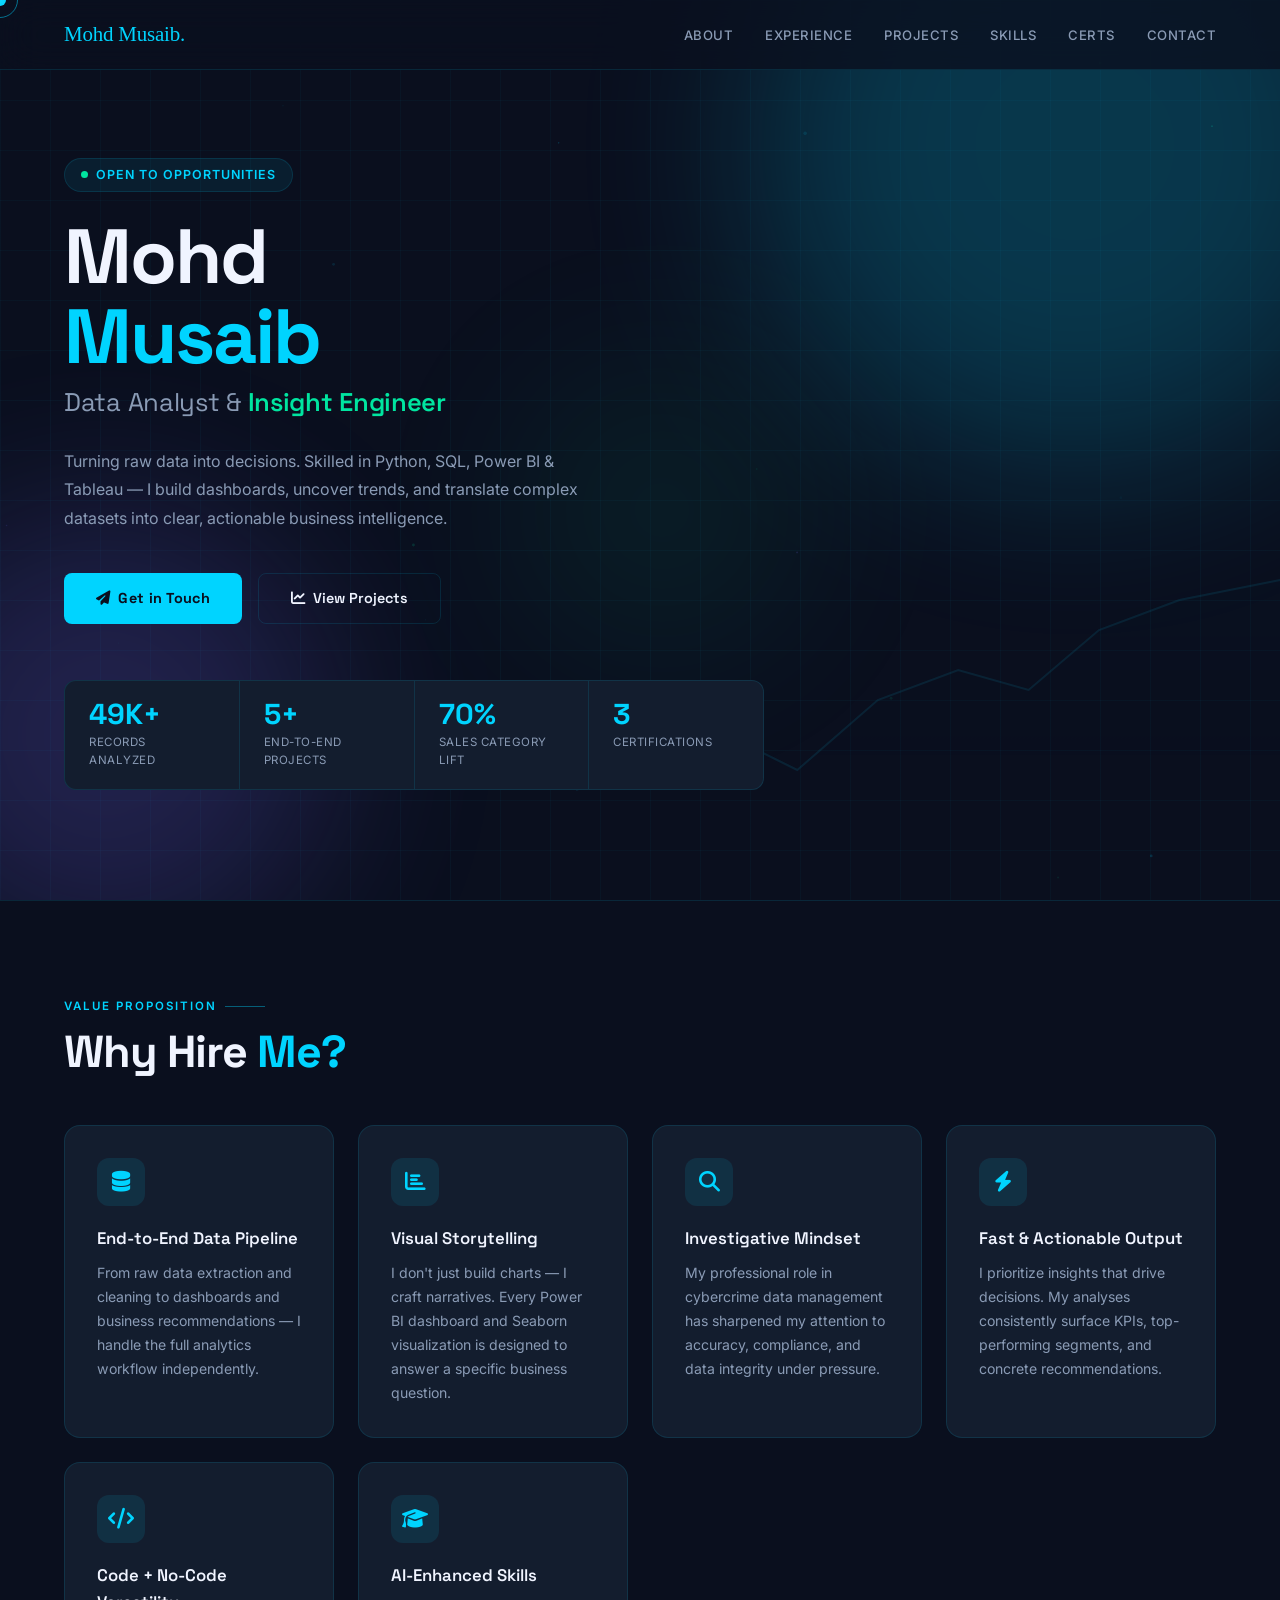
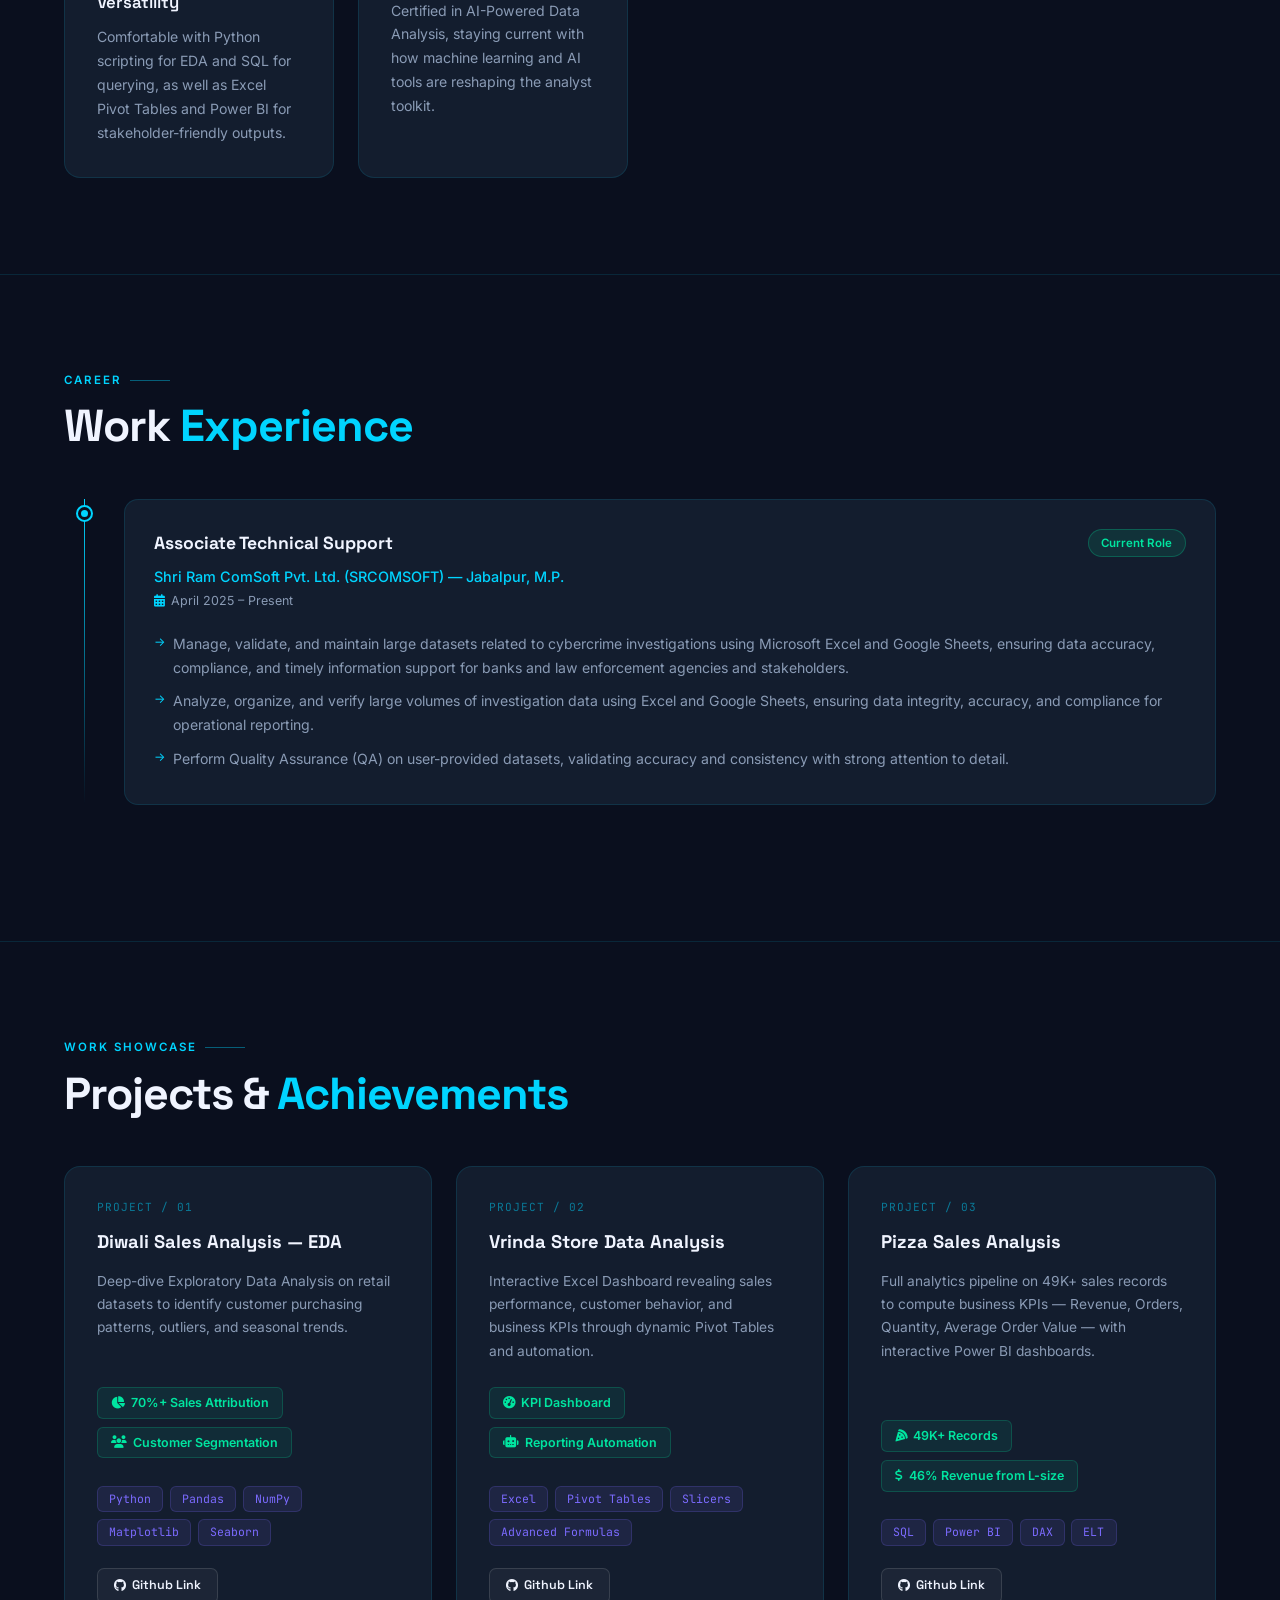
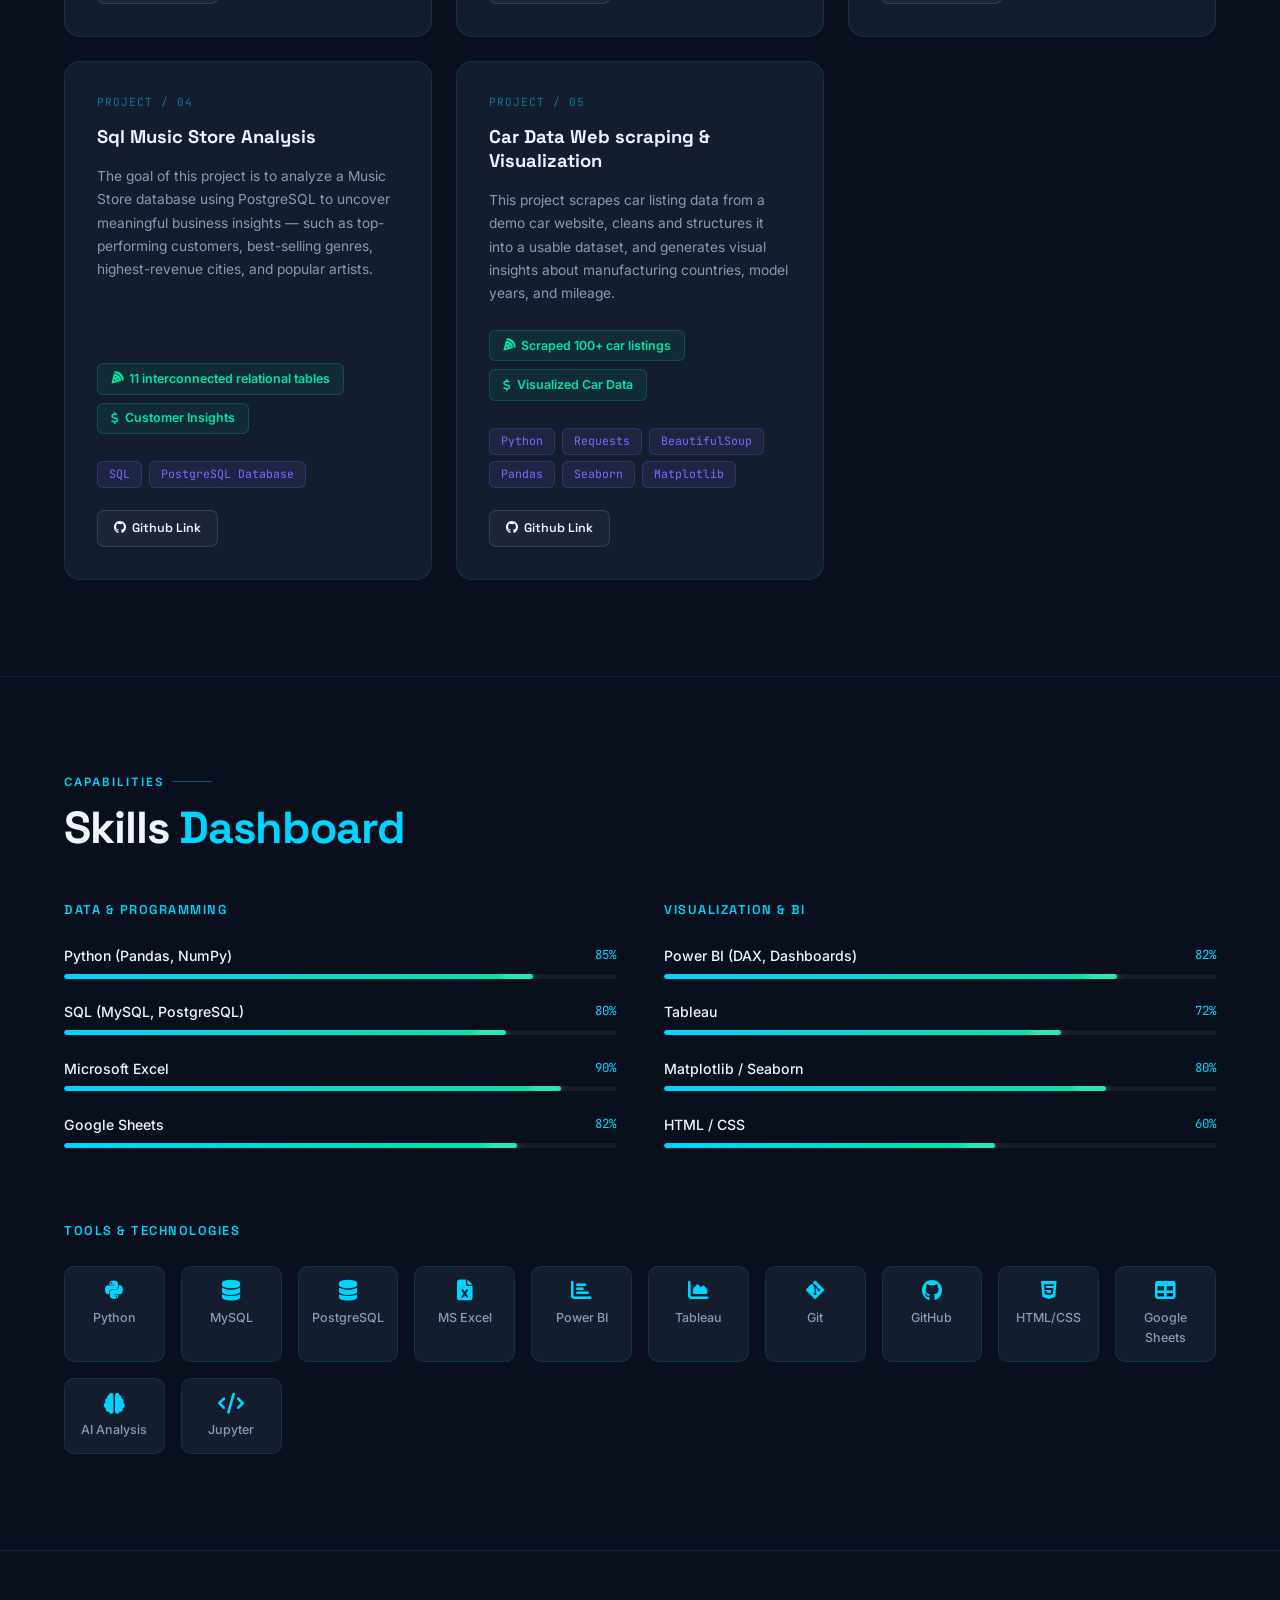
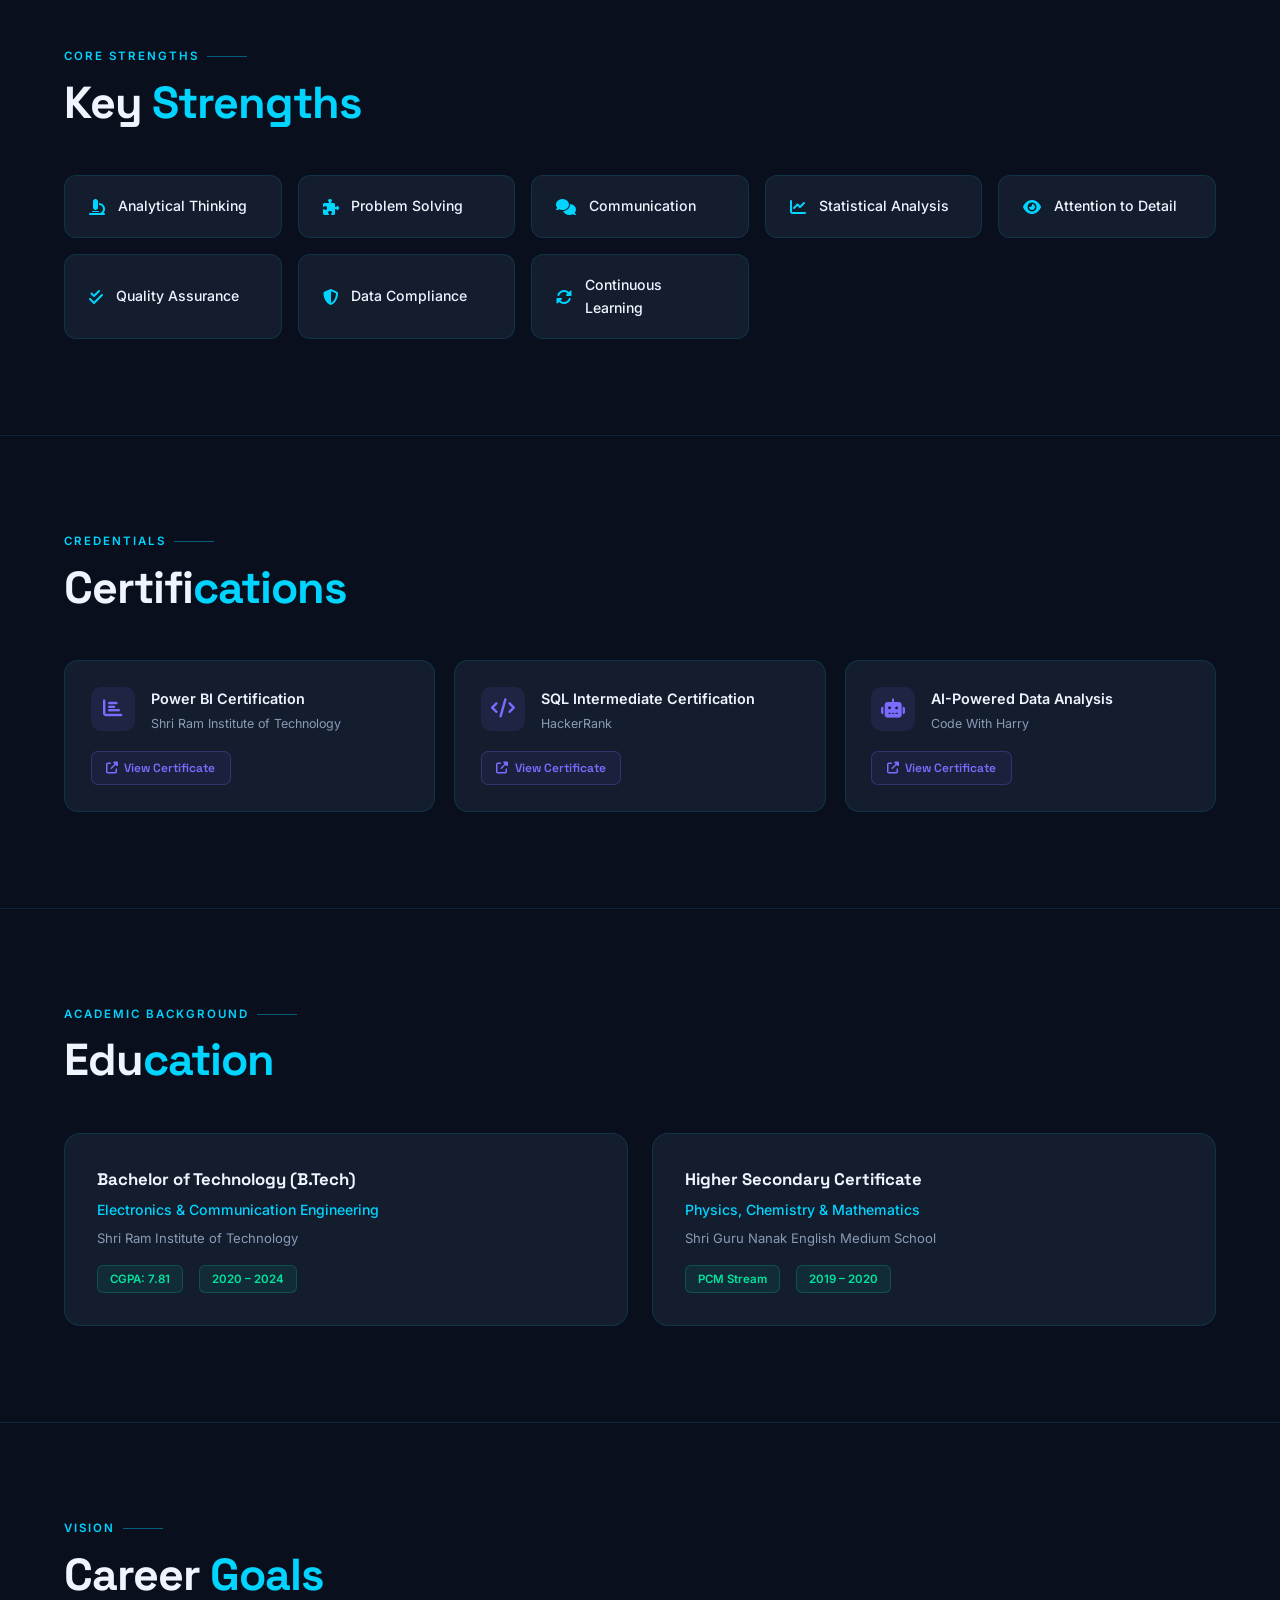
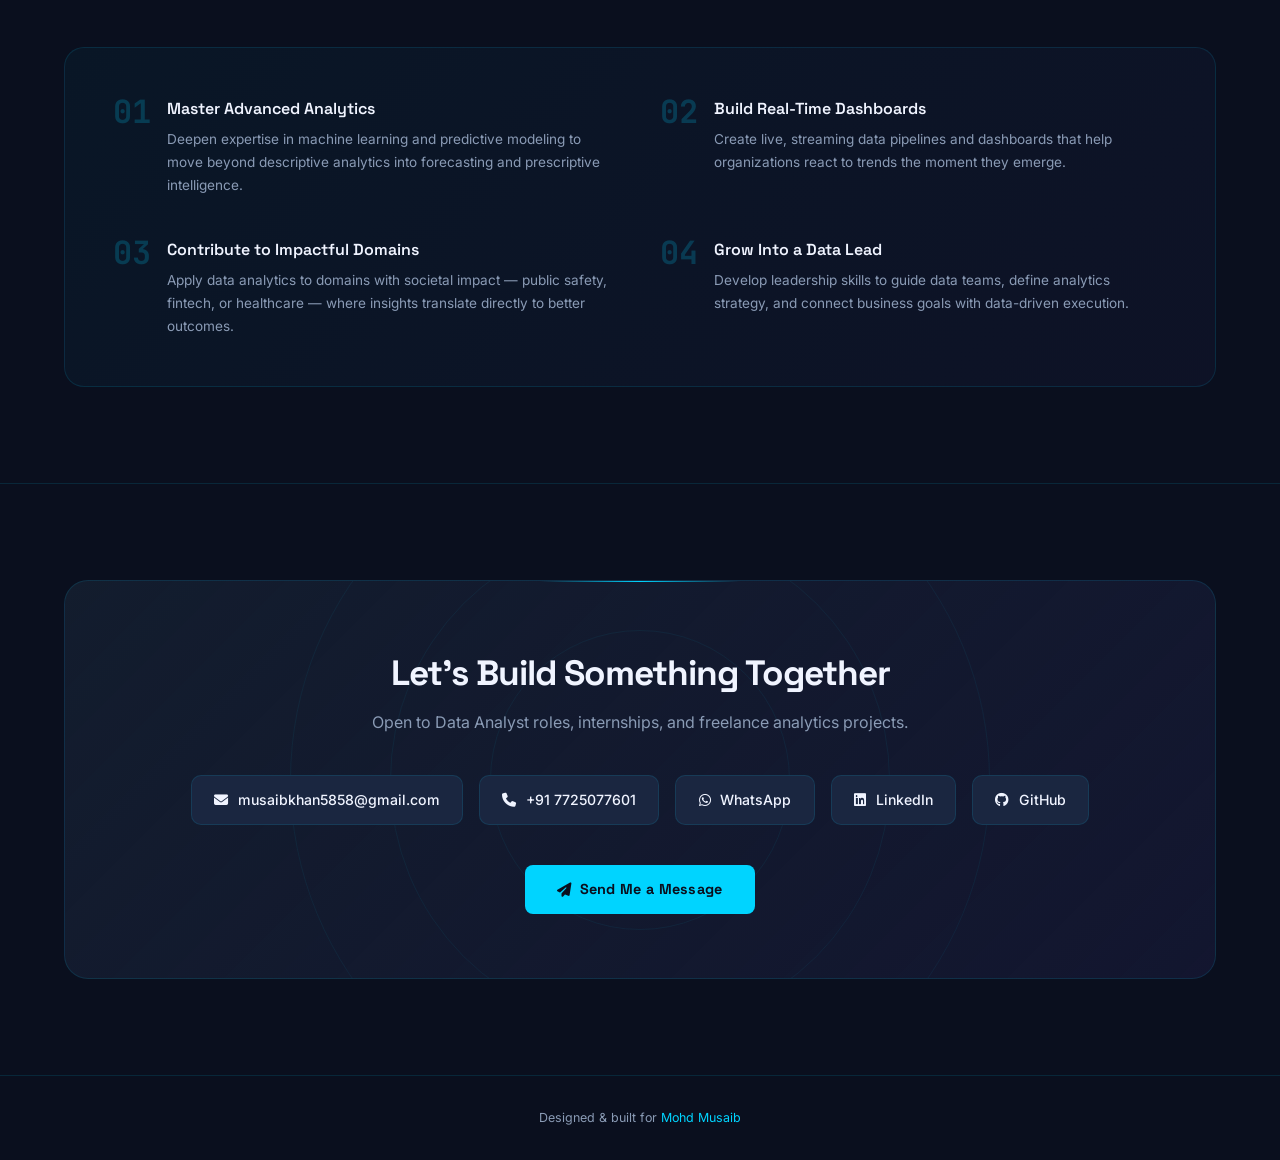
==== commit 28ae2703: "Added few more projects." ====
--- a/index.html
+++ b/index.html
@@ -81,7 +81,7 @@
         <div class="stat-label">Records Analyzed</div>
       </div>
       <div class="stat-item">
-        <div class="stat-number" data-target="3" data-suffix="+">0</div>
+        <div class="stat-number" data-target="5" data-suffix="+">0</div>
         <div class="stat-label">End-to-End Projects</div>
       </div>
       <div class="stat-item">
@@ -153,8 +153,11 @@
         <div class="timeline-company">Shri Ram ComSoft Pvt. Ltd. (SRCOMSOFT) — Jabalpur, M.P.</div>
         <div class="timeline-date"><i class="fas fa-calendar-alt" style="color:var(--cyan);margin-right:0.4rem;"></i>April 2025 – Present</div>
         <ul class="timeline-list">
-          <li>Manage, validate, and maintain large datasets related to cybercrime investigations using Microsoft Excel and Google Sheets.</li>
-          <li>Ensure data accuracy, compliance, and timely information delivery for banks, law enforcement agencies, and stakeholders.</li>
+          <li>Manage, validate, and maintain large datasets related to cybercrime investigations using Microsoft Excel and Google
+              Sheets, ensuring data accuracy, compliance, and timely information support for banks and law enforcement agencies and
+              stakeholders.</li>
+          <li>Analyze, organize, and verify large volumes of investigation data using Excel and Google Sheets, ensuring data integrity,
+              accuracy, and compliance for operational reporting.</li>
           <li>Perform Quality Assurance (QA) on user-provided datasets, validating accuracy and consistency with strong attention to detail.</li>
         </ul>
       </div>
@@ -245,7 +248,54 @@
         </a> -->
       </div>
     </div>
-
+    <div class="project-card fade-up">
+      <div class="project-number">PROJECT / 04</div>
+      <h3 class="project-title">Sql Music Store Analysis</h3>
+      <p class="project-desc">The goal of this project is to analyze a Music Store database using PostgreSQL to uncover meaningful business insights — such as top-performing customers, best-selling genres, highest-revenue cities, and popular artists.</p>
+      <div>
+        <span class="project-metric"><i class="fas fa-pizza-slice"></i>11 interconnected relational tables</span>
+        <span class="project-metric"><i class="fas fa-dollar-sign"></i>Customer Insights</span>
+      </div>
+      <div class="project-tags">
+        <span class="project-tag">SQL</span>
+        <span class="project-tag">PostgreSQL Database</span>
+      </div>
+      <!-- 🔗 ADD YOUR LINKS BELOW -->
+      <div class="project-links">
+        <a href="https://github.com/muhammadmusaib/Sql-Music-Store-Analysis" class="project-link-btn github" title="Add your GitHub link here">
+          <i class="fab fa-github"></i> Github Link
+        </a>
+        <!-- <a href="#" class="project-link-btn live placeholder" title="Add your Power BI report link here">
+          <i class="fas fa-external-link-alt"></i> Power BI Report
+        </a> -->
+      </div>
+    </div>
+    <div class="project-card fade-up">
+      <div class="project-number">PROJECT / 05</div>
+      <h3 class="project-title">Car Data Web scraping & Visualization</h3>
+      <p class="project-desc">This project scrapes car listing data from a demo car website, cleans and structures it into a usable dataset, and generates visual insights about manufacturing countries, model years, and mileage.</p>
+      <div>
+        <span class="project-metric"><i class="fas fa-pizza-slice"></i>Scraped 100+ car listings</span>
+        <span class="project-metric"><i class="fas fa-dollar-sign"></i>Visualized Car Data</span>
+      </div>
+      <div class="project-tags">
+        <span class="project-tag">Python</span>
+        <span class="project-tag">Requests</span>
+        <span class="project-tag">BeautifulSoup</span>
+        <span class="project-tag">Pandas</span>
+        <span class="project-tag">Seaborn</span>
+        <span class="project-tag">Matplotlib</span>
+      </div>
+      <!-- 🔗 ADD YOUR LINKS BELOW -->
+      <div class="project-links">
+        <a href="https://github.com/muhammadmusaib/Car-Data-Web-Scraping-Project/blob/main/main.ipynb" class="project-link-btn github" title="Add your GitHub link here">
+          <i class="fab fa-github"></i> Github Link
+        </a>
+        <!-- <a href="#" class="project-link-btn live placeholder" title="Add your Power BI report link here">
+          <i class="fas fa-external-link-alt"></i> Power BI Report
+        </a> -->
+      </div>
+    </div>
   </div>
 </section>
 
@@ -290,7 +340,7 @@
         <div class="skill-bar"><div class="skill-fill" data-width="80"></div></div>
       </div>
       <div class="skill-item">
-        <div class="skill-info"><span class="skill-name">HTML / CSS / JavaScript</span><span class="skill-pct">60%</span></div>
+        <div class="skill-info"><span class="skill-name">HTML / CSS</span><span class="skill-pct">60%</span></div>
         <div class="skill-bar"><div class="skill-fill" data-width="60"></div></div>
       </div>
     </div>
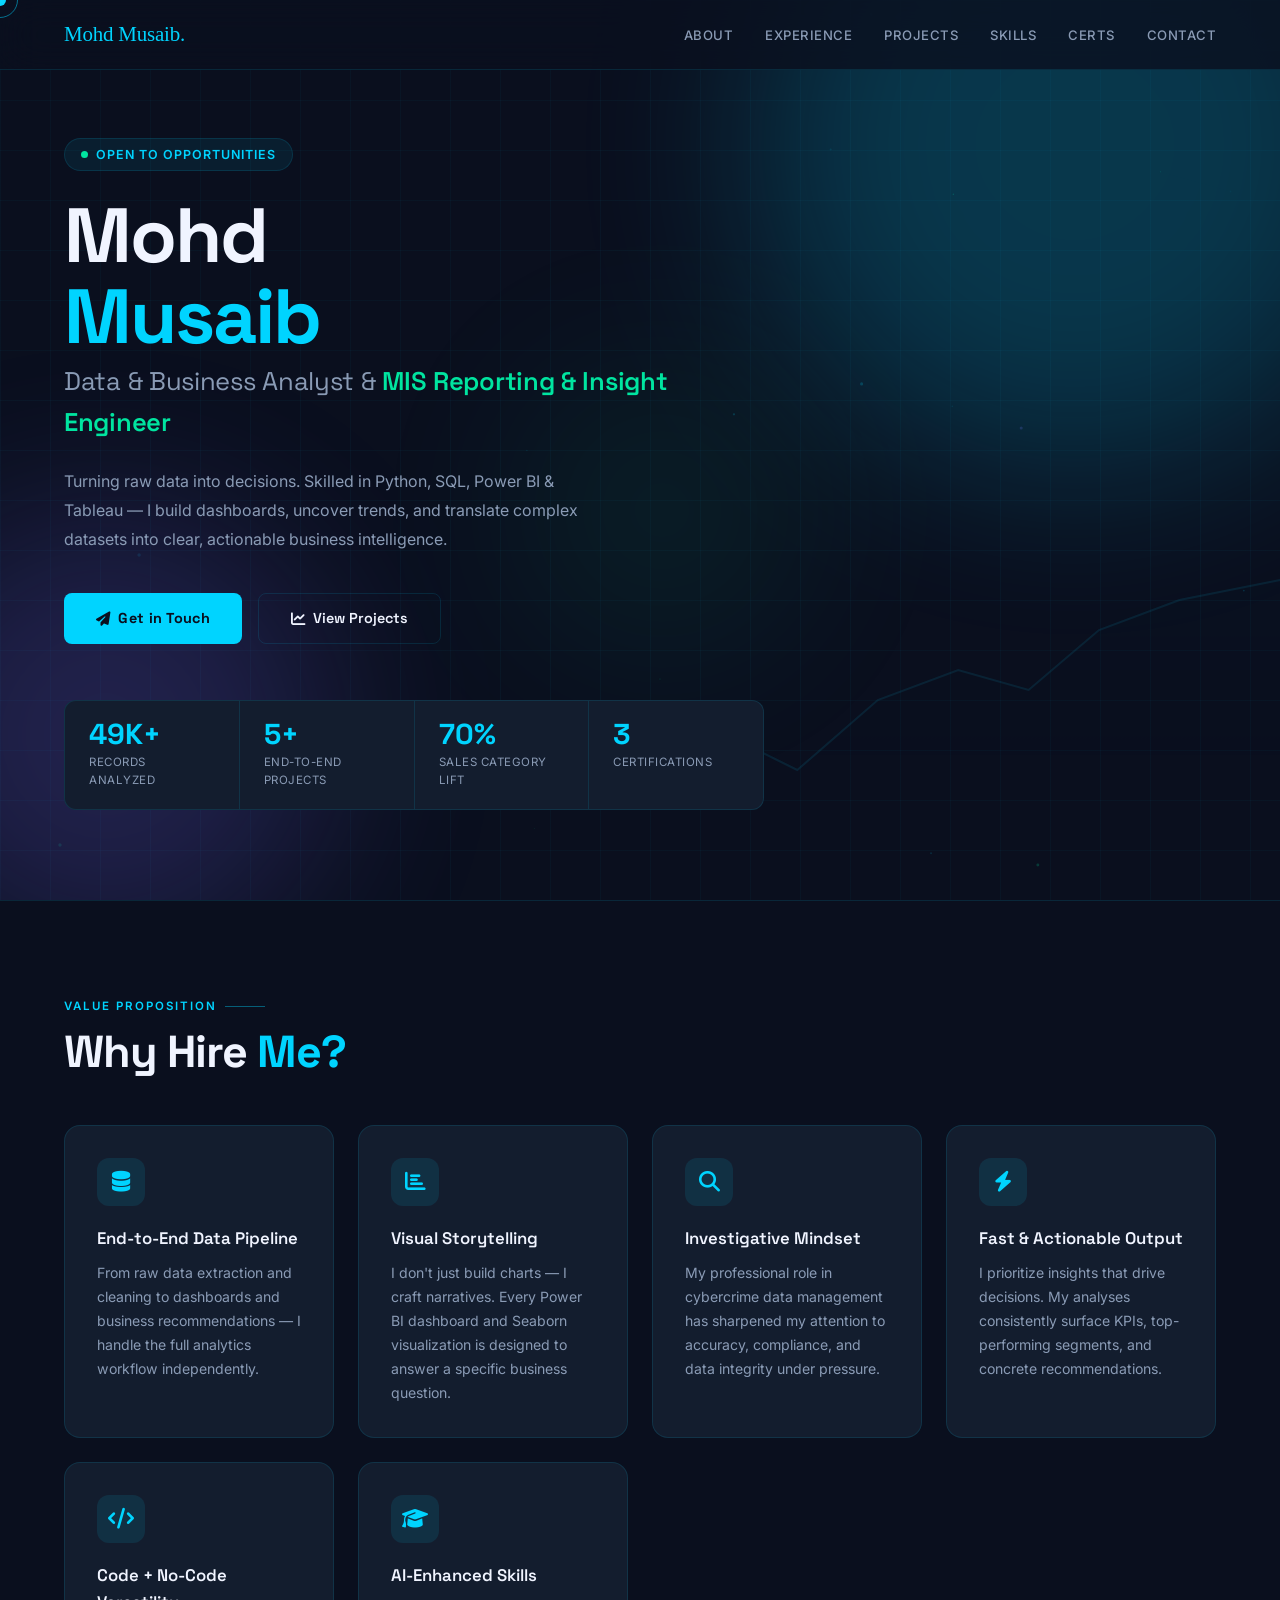
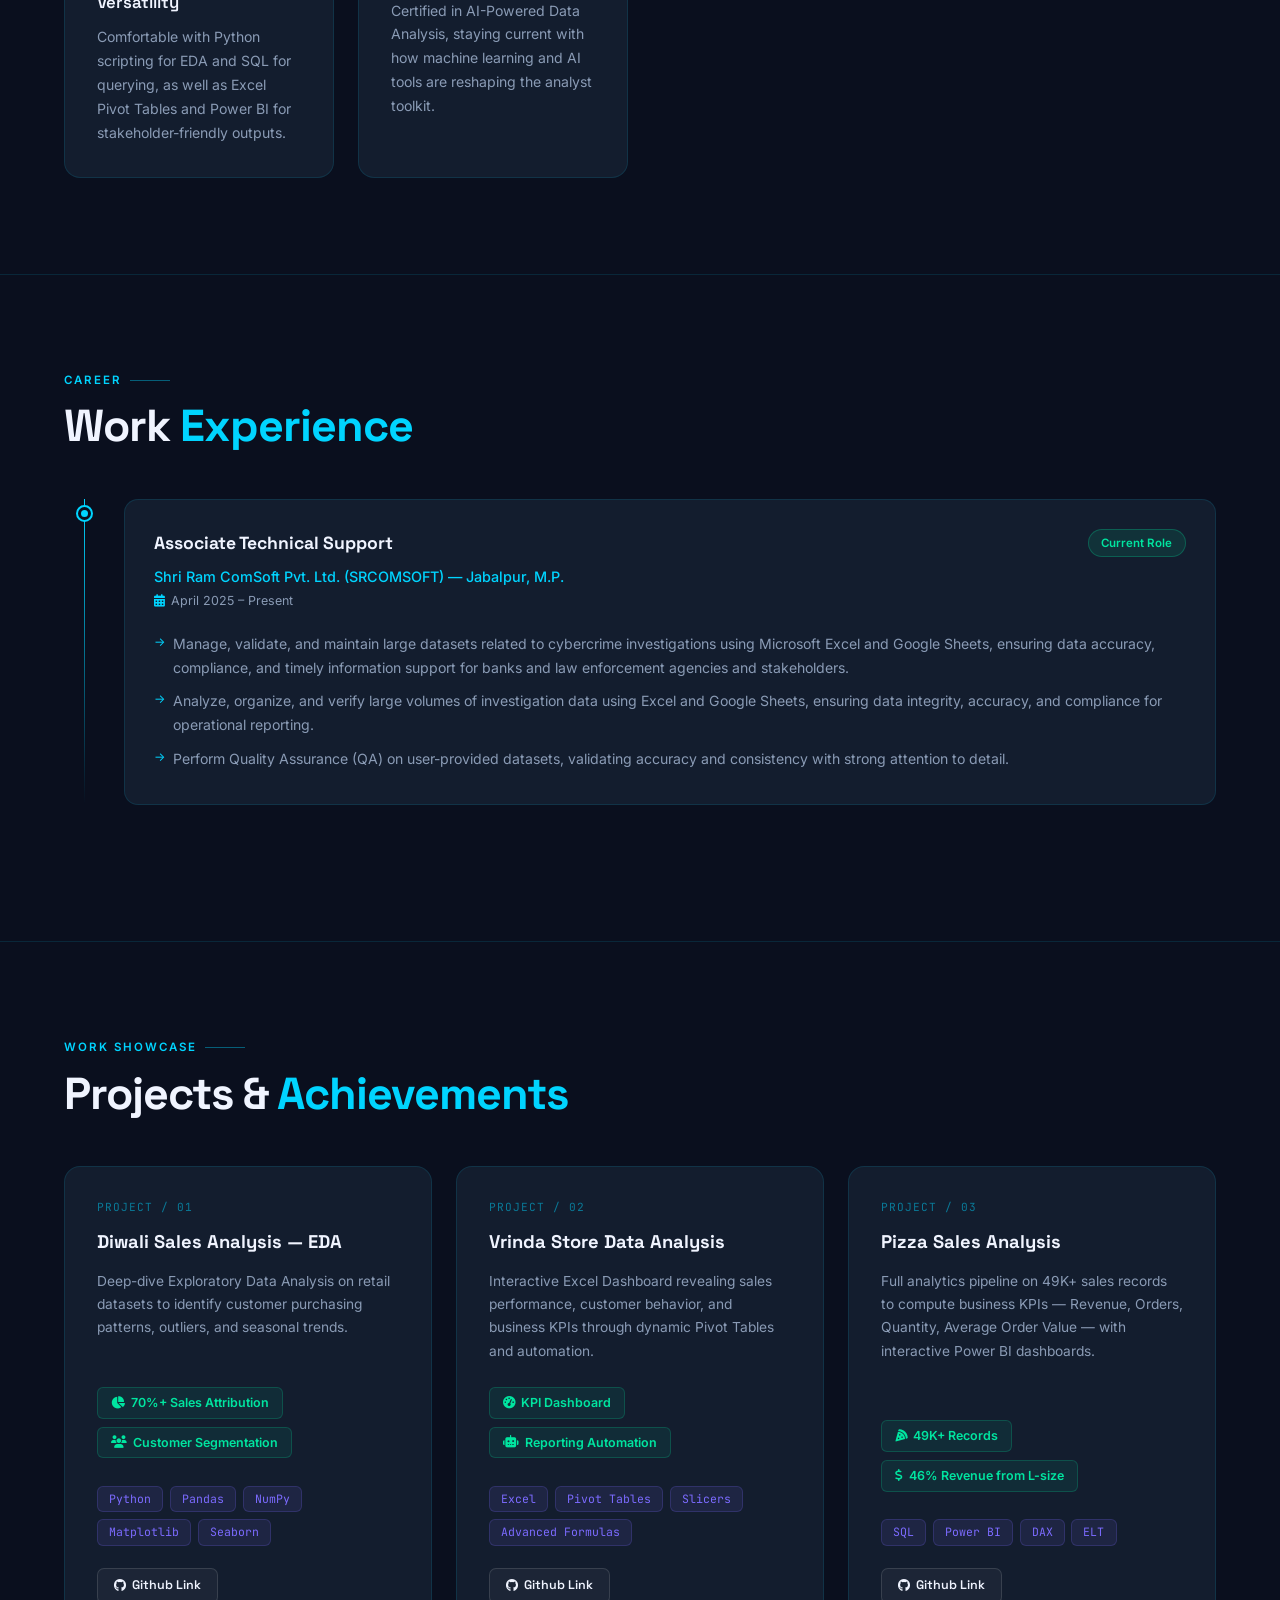
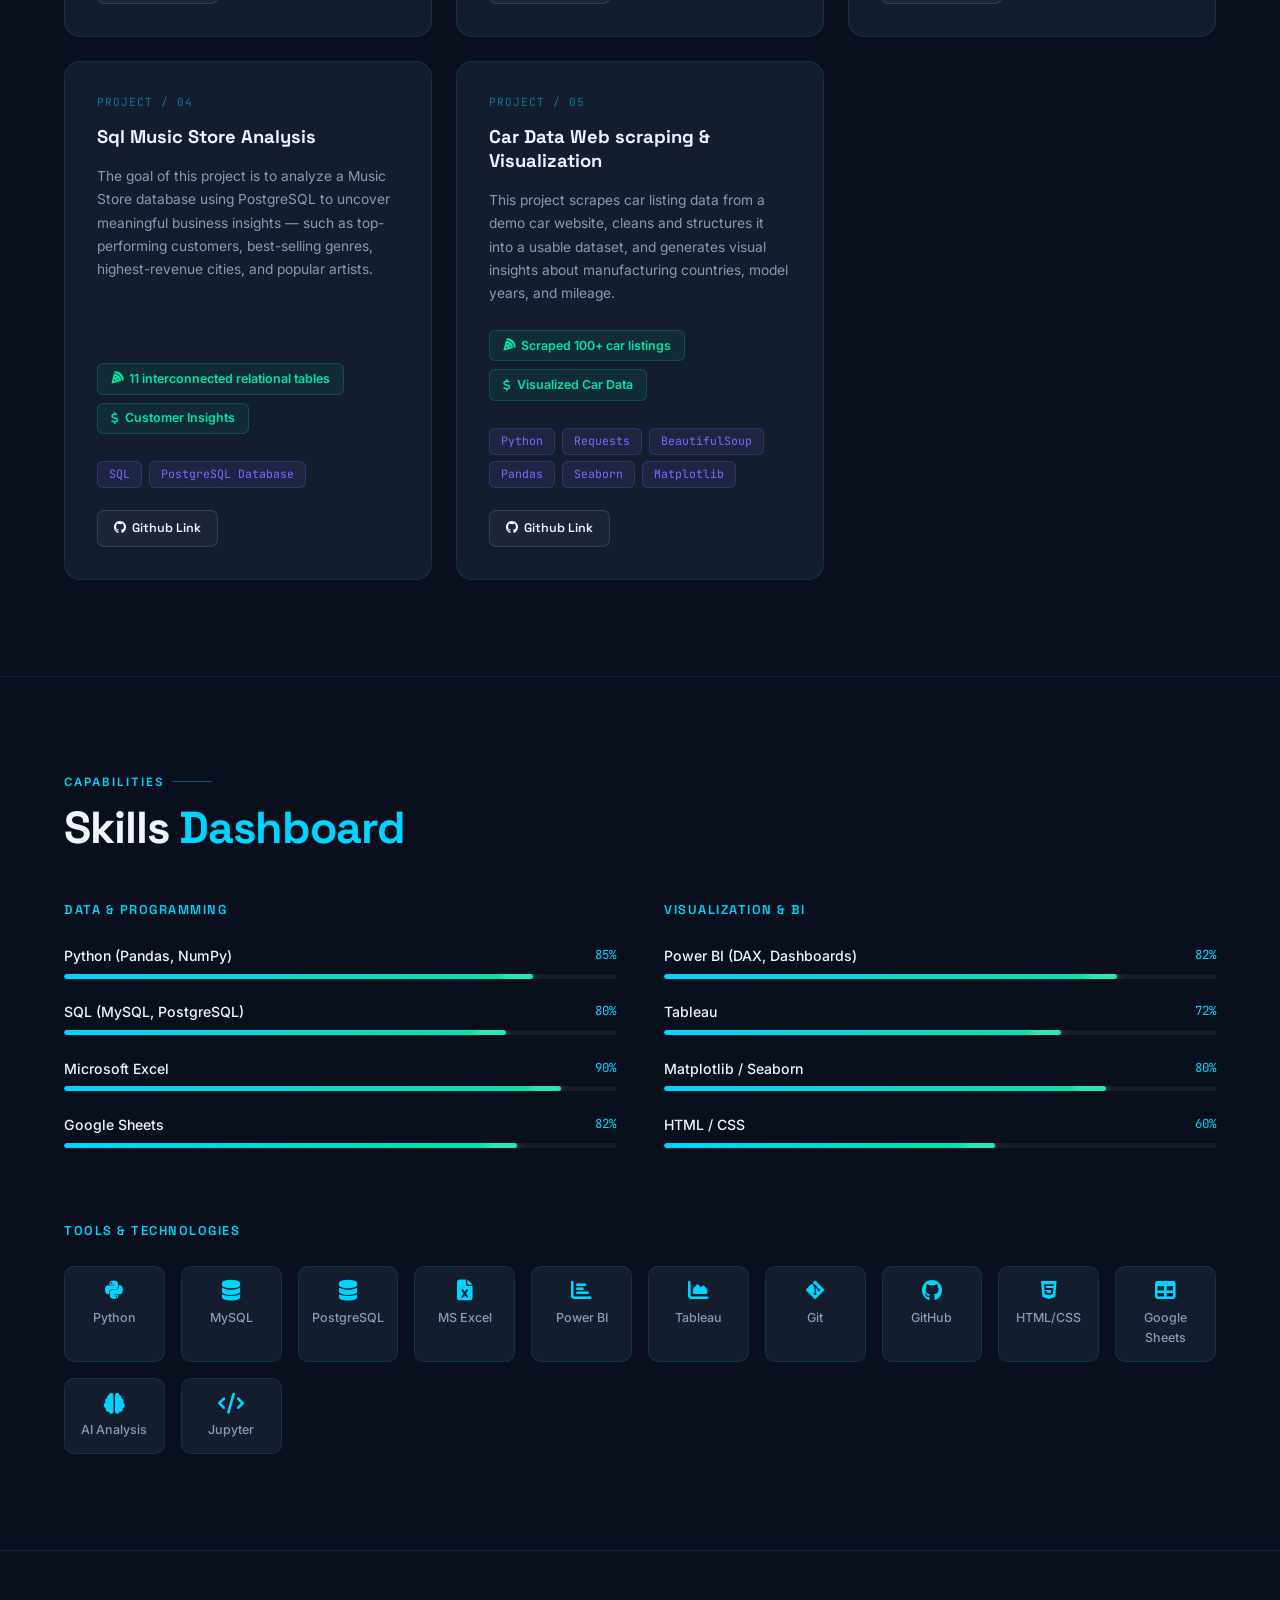
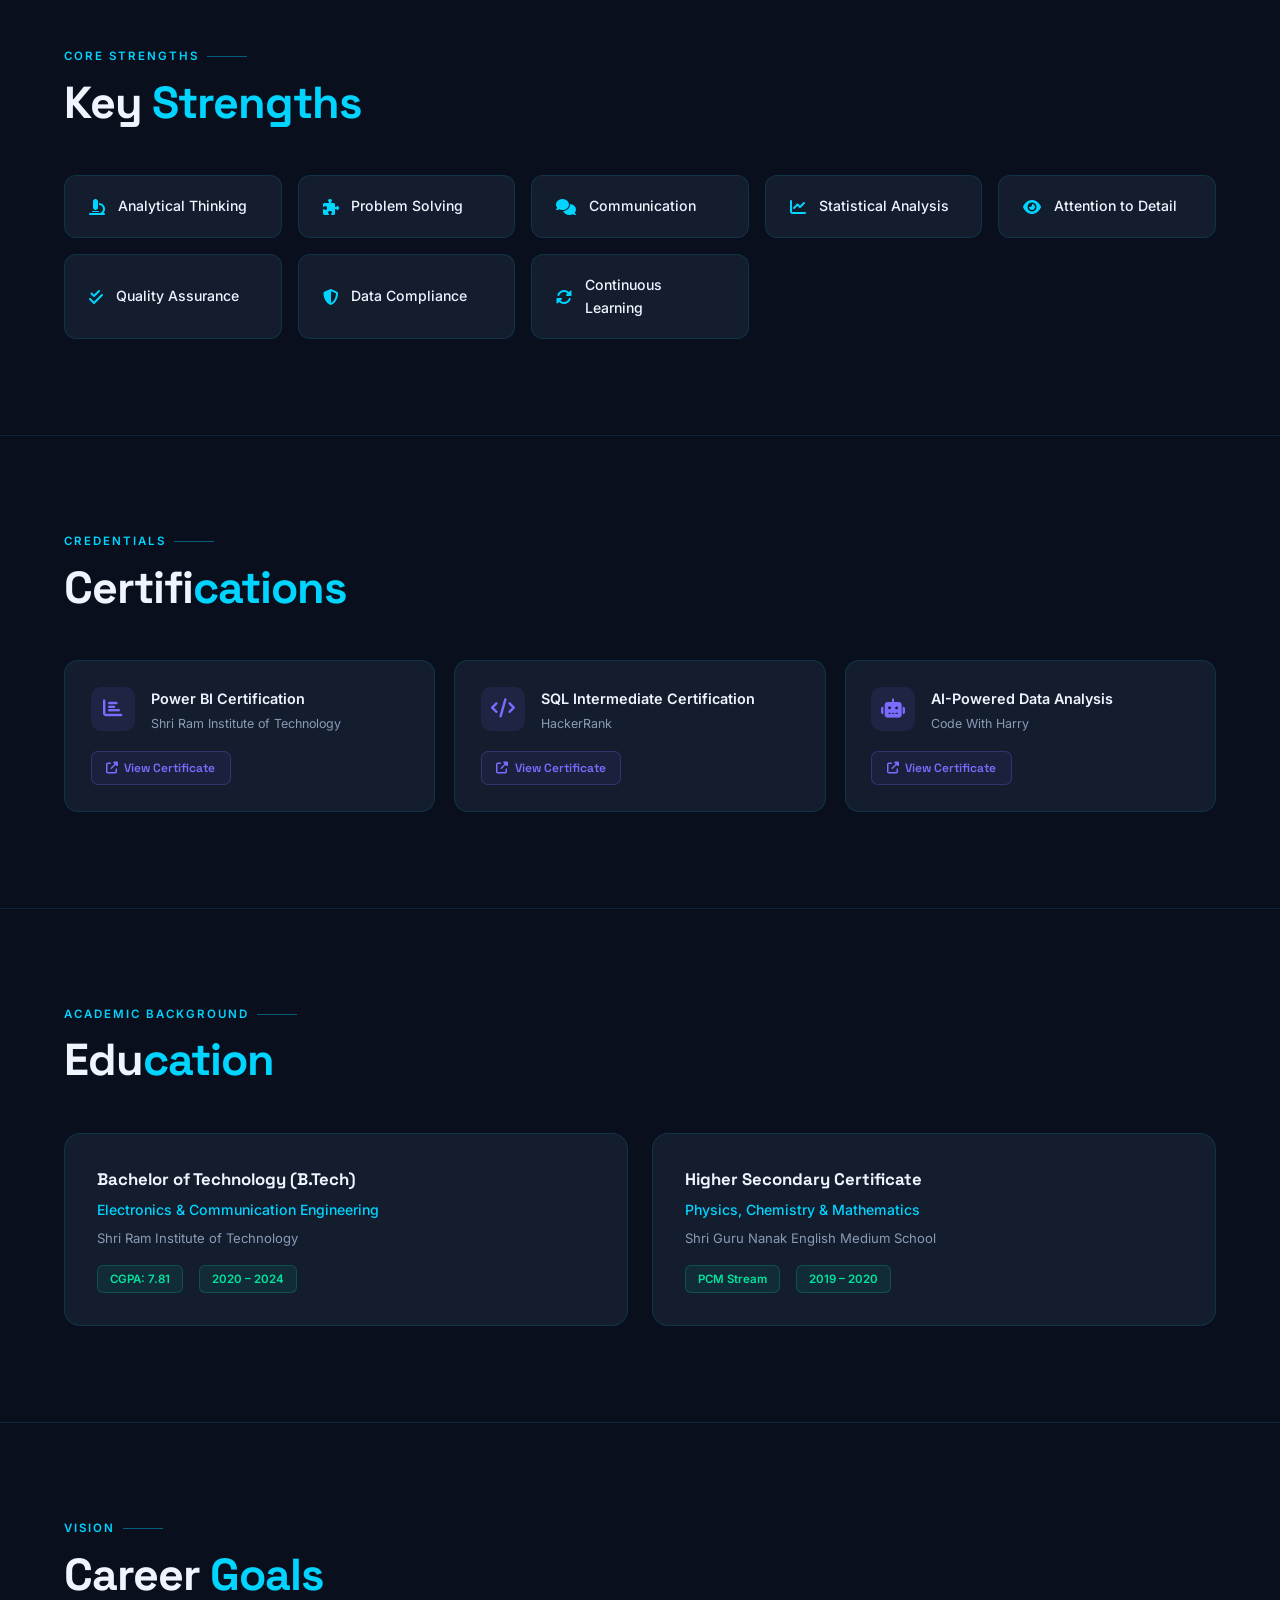
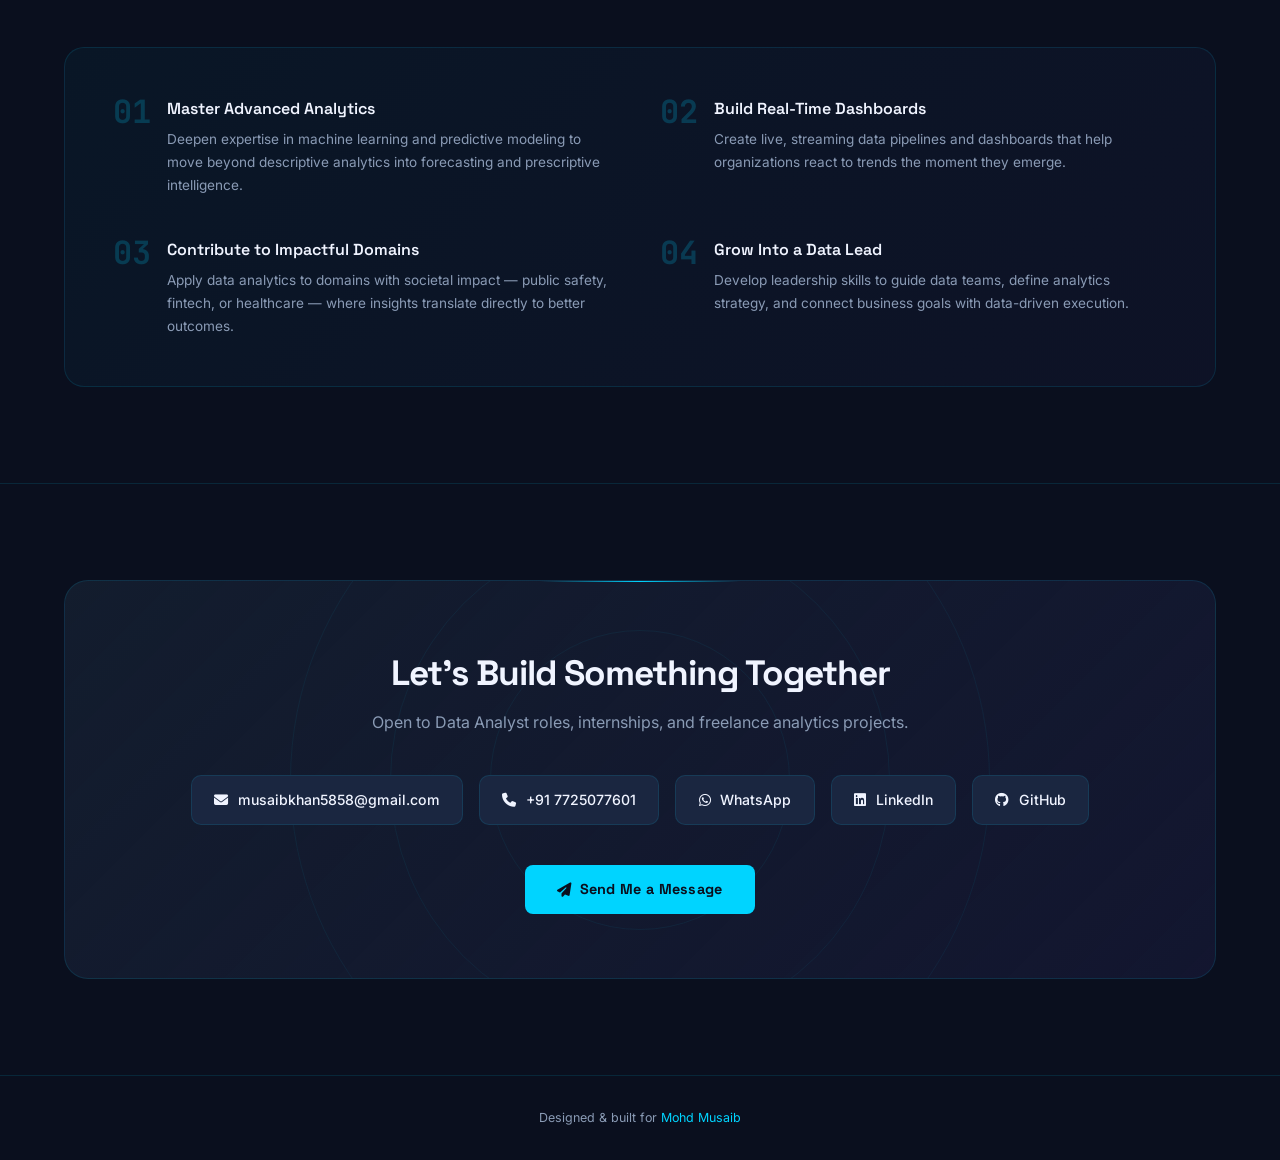
==== commit 5c1fe407: "Changed Headline" ====
--- a/index.html
+++ b/index.html
@@ -3,7 +3,7 @@
 <head>
 <meta charset="UTF-8">
 <meta name="viewport" content="width=device-width, initial-scale=1.0">
-<title>Mohd Musaib — Data Analyst Portfolio</title>
+<title>Mohd Musaib — An Analyst Portfolio</title>
 <link href="https://fonts.googleapis.com/css2?family=Space+Grotesk:wght@300;400;500;600;700&family=Inter:wght@300;400;500;600&family=JetBrains+Mono:wght@400;500&display=swap" rel="stylesheet">
 <link rel="stylesheet" href="https://cdnjs.cloudflare.com/ajax/libs/font-awesome/6.5.0/css/all.min.css">
 <link rel="stylesheet" href="index.css">
@@ -66,7 +66,7 @@
       Open to Opportunities
     </div>
     <h1 class="hero-name">Mohd<br><span class="glitch">Musaib</span></h1>
-    <p class="hero-title">Data Analyst &amp; <strong>Insight Engineer</strong></p>
+    <p class="hero-title">Data & Business Analyst &amp; <strong>MIS Reporting & Insight Engineer</strong></p>
     <p class="hero-desc">
       Turning raw data into decisions. Skilled in Python, SQL, Power BI &amp; Tableau — I build dashboards, uncover trends, and translate complex datasets into clear, actionable business intelligence.
     </p>
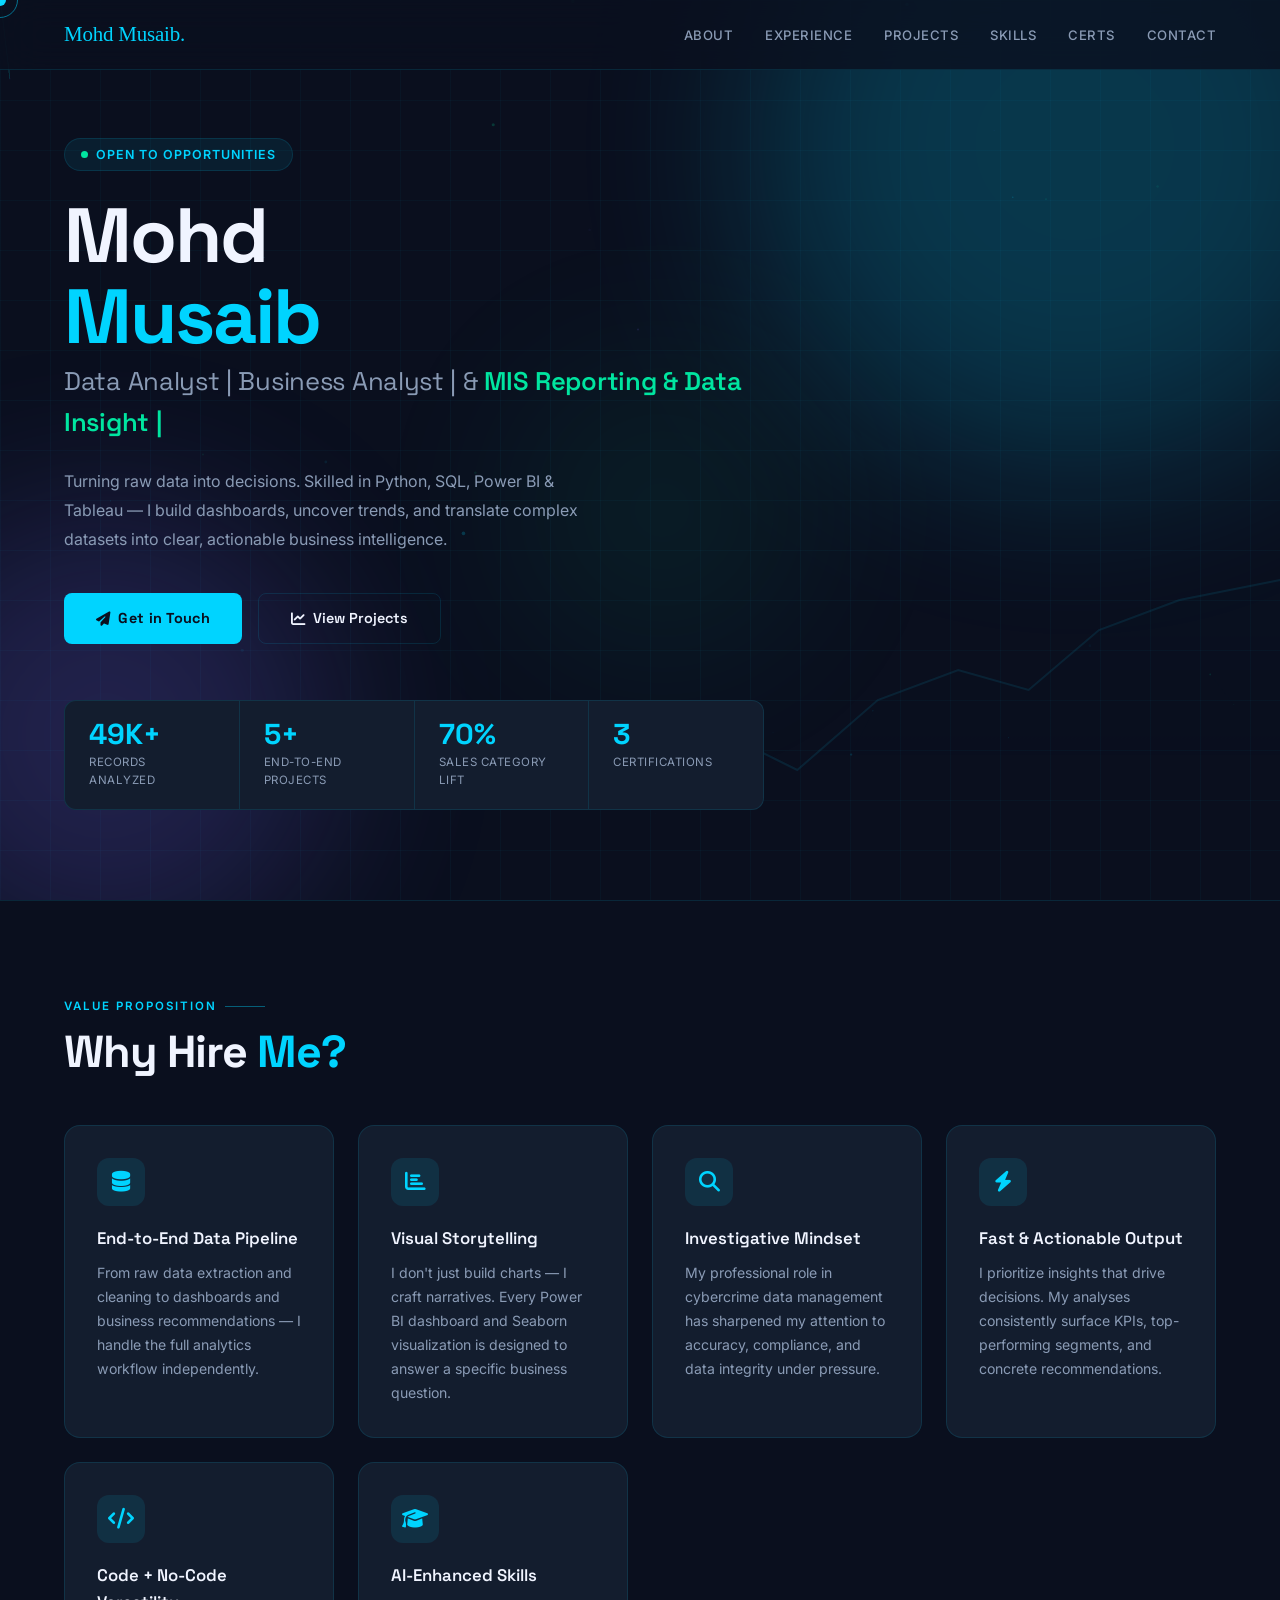
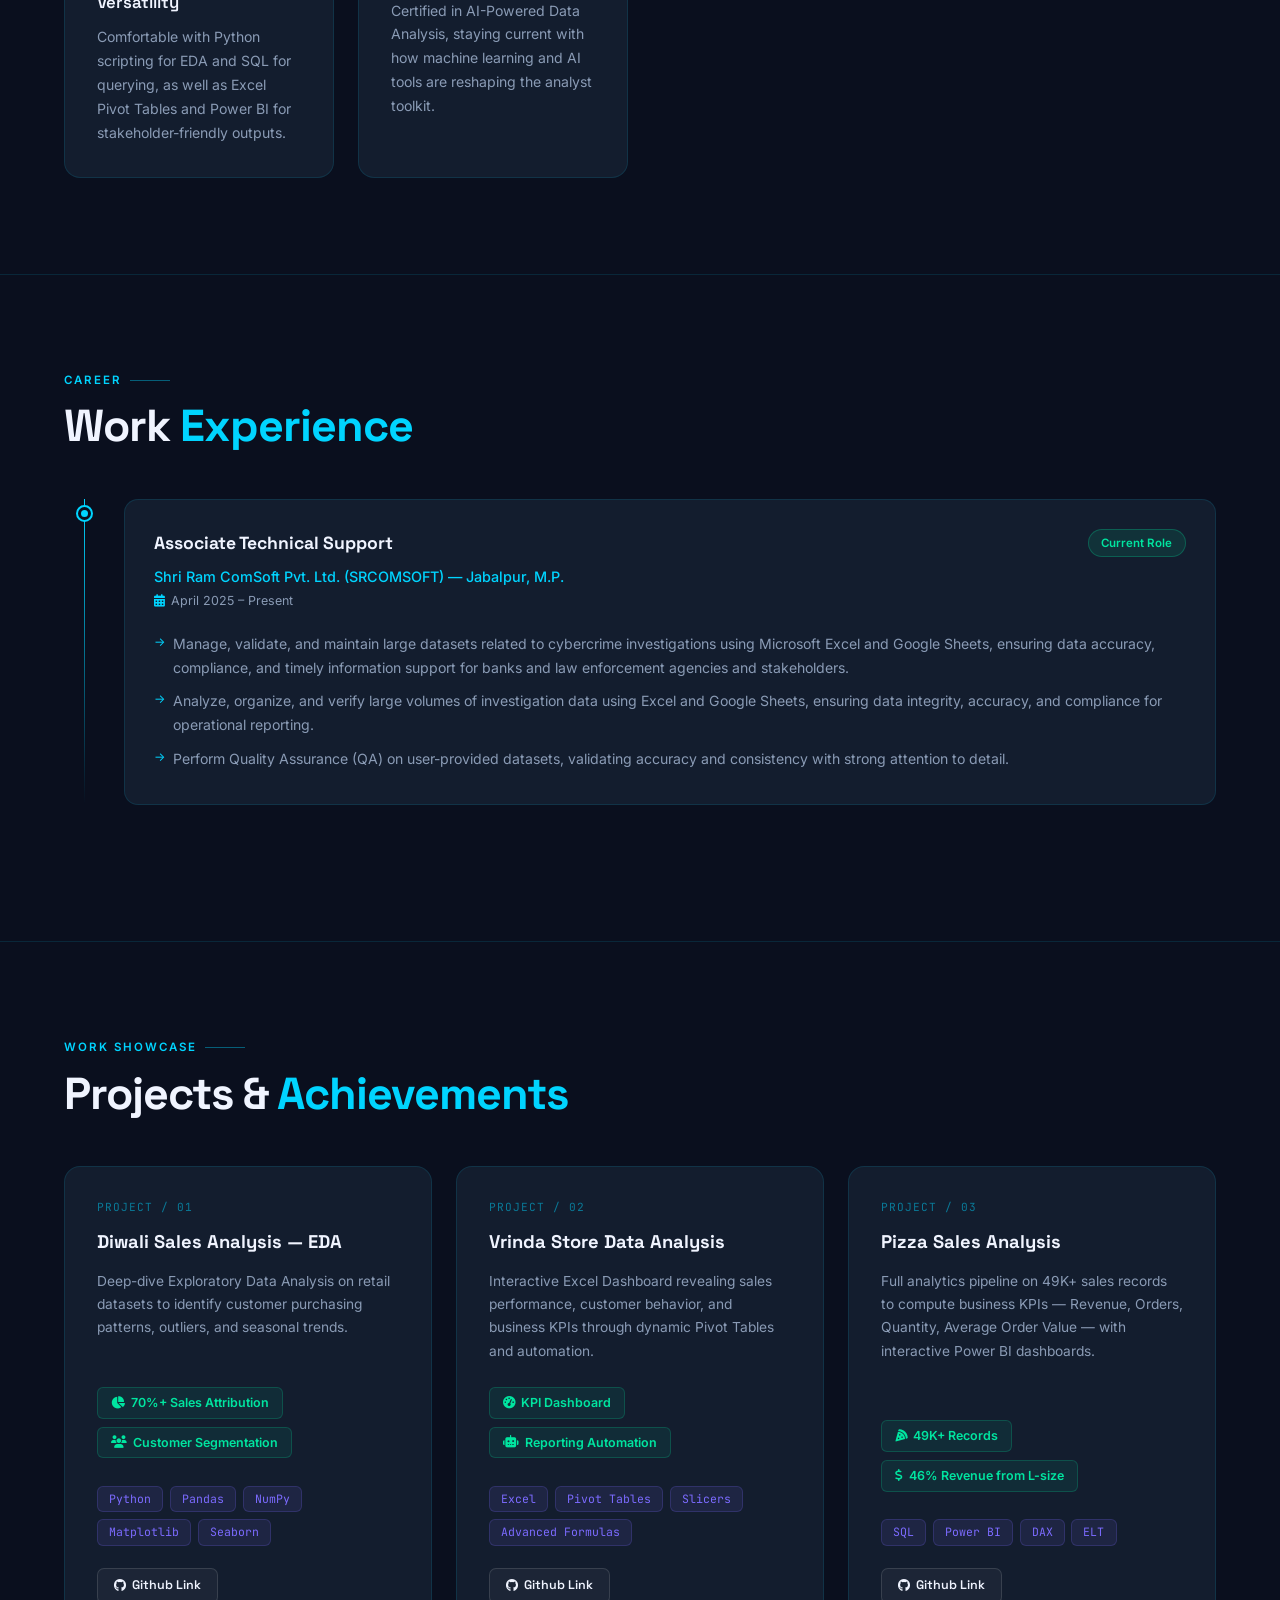
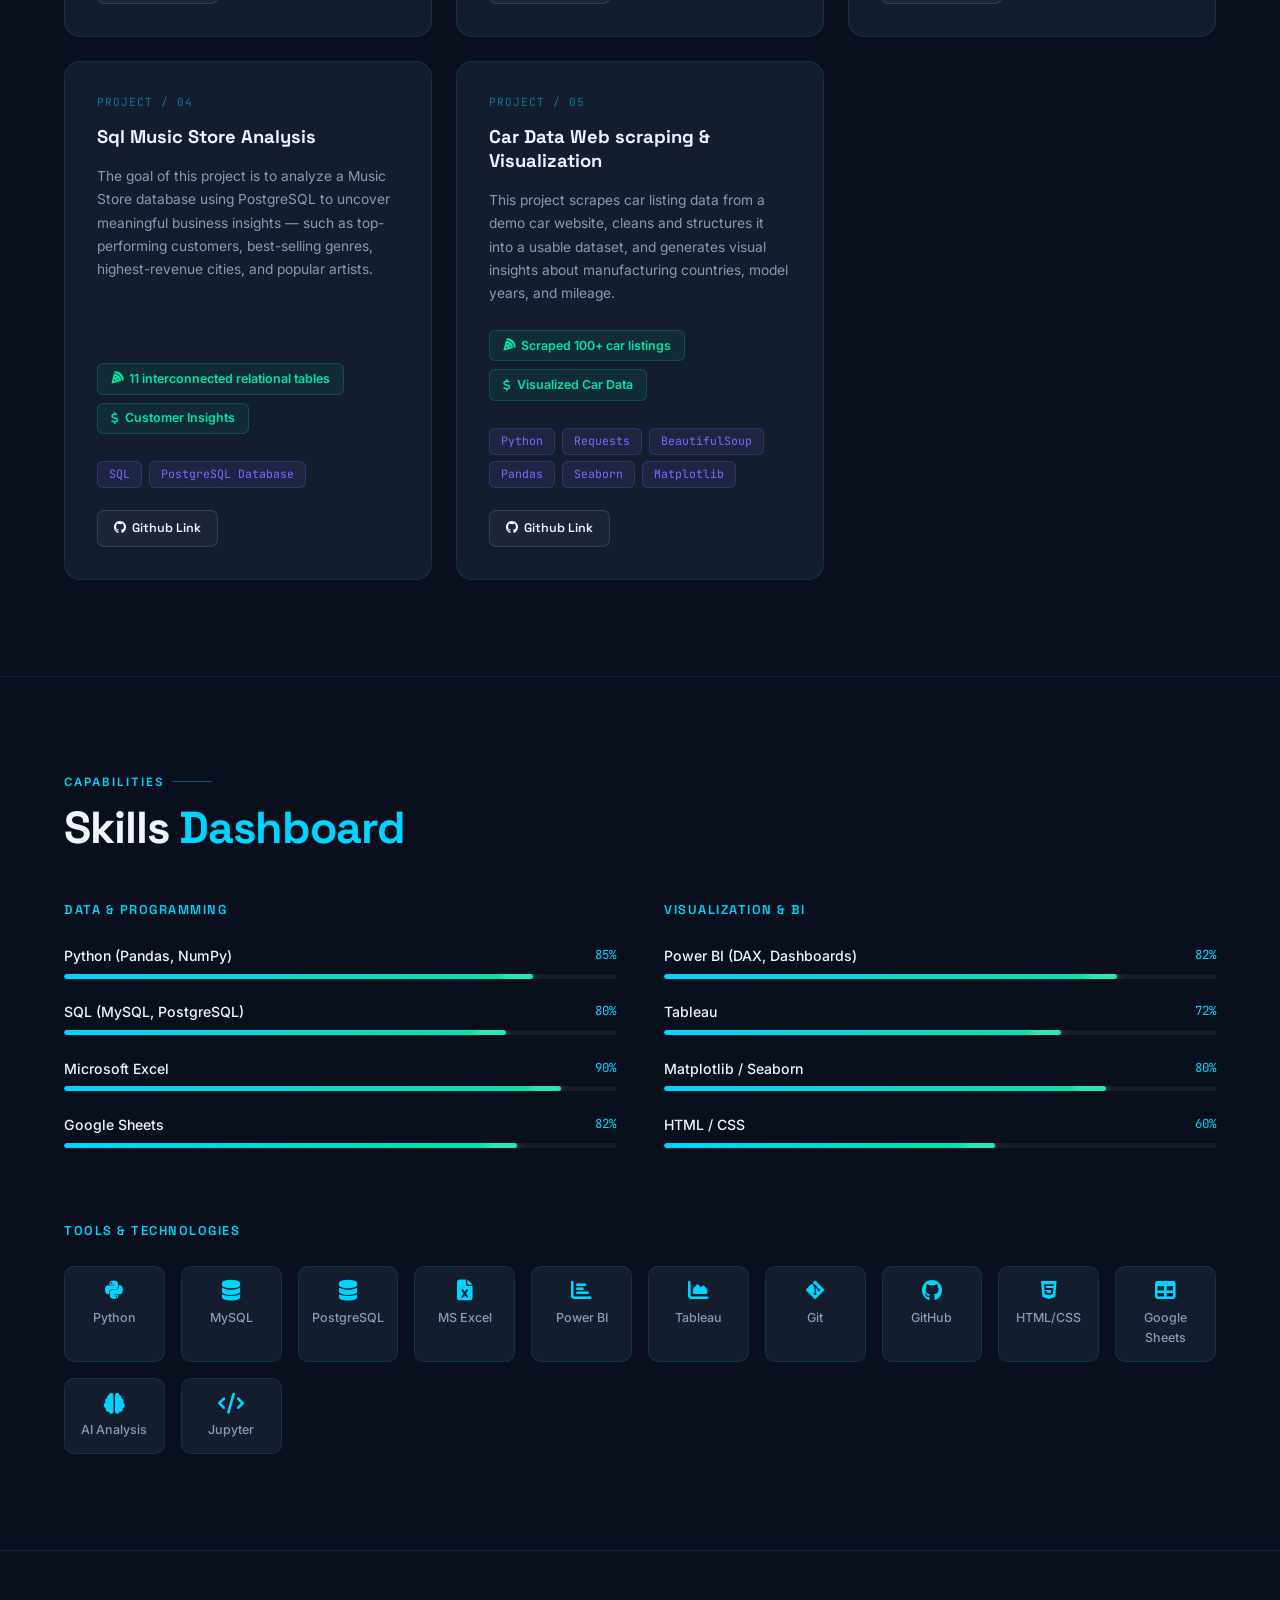
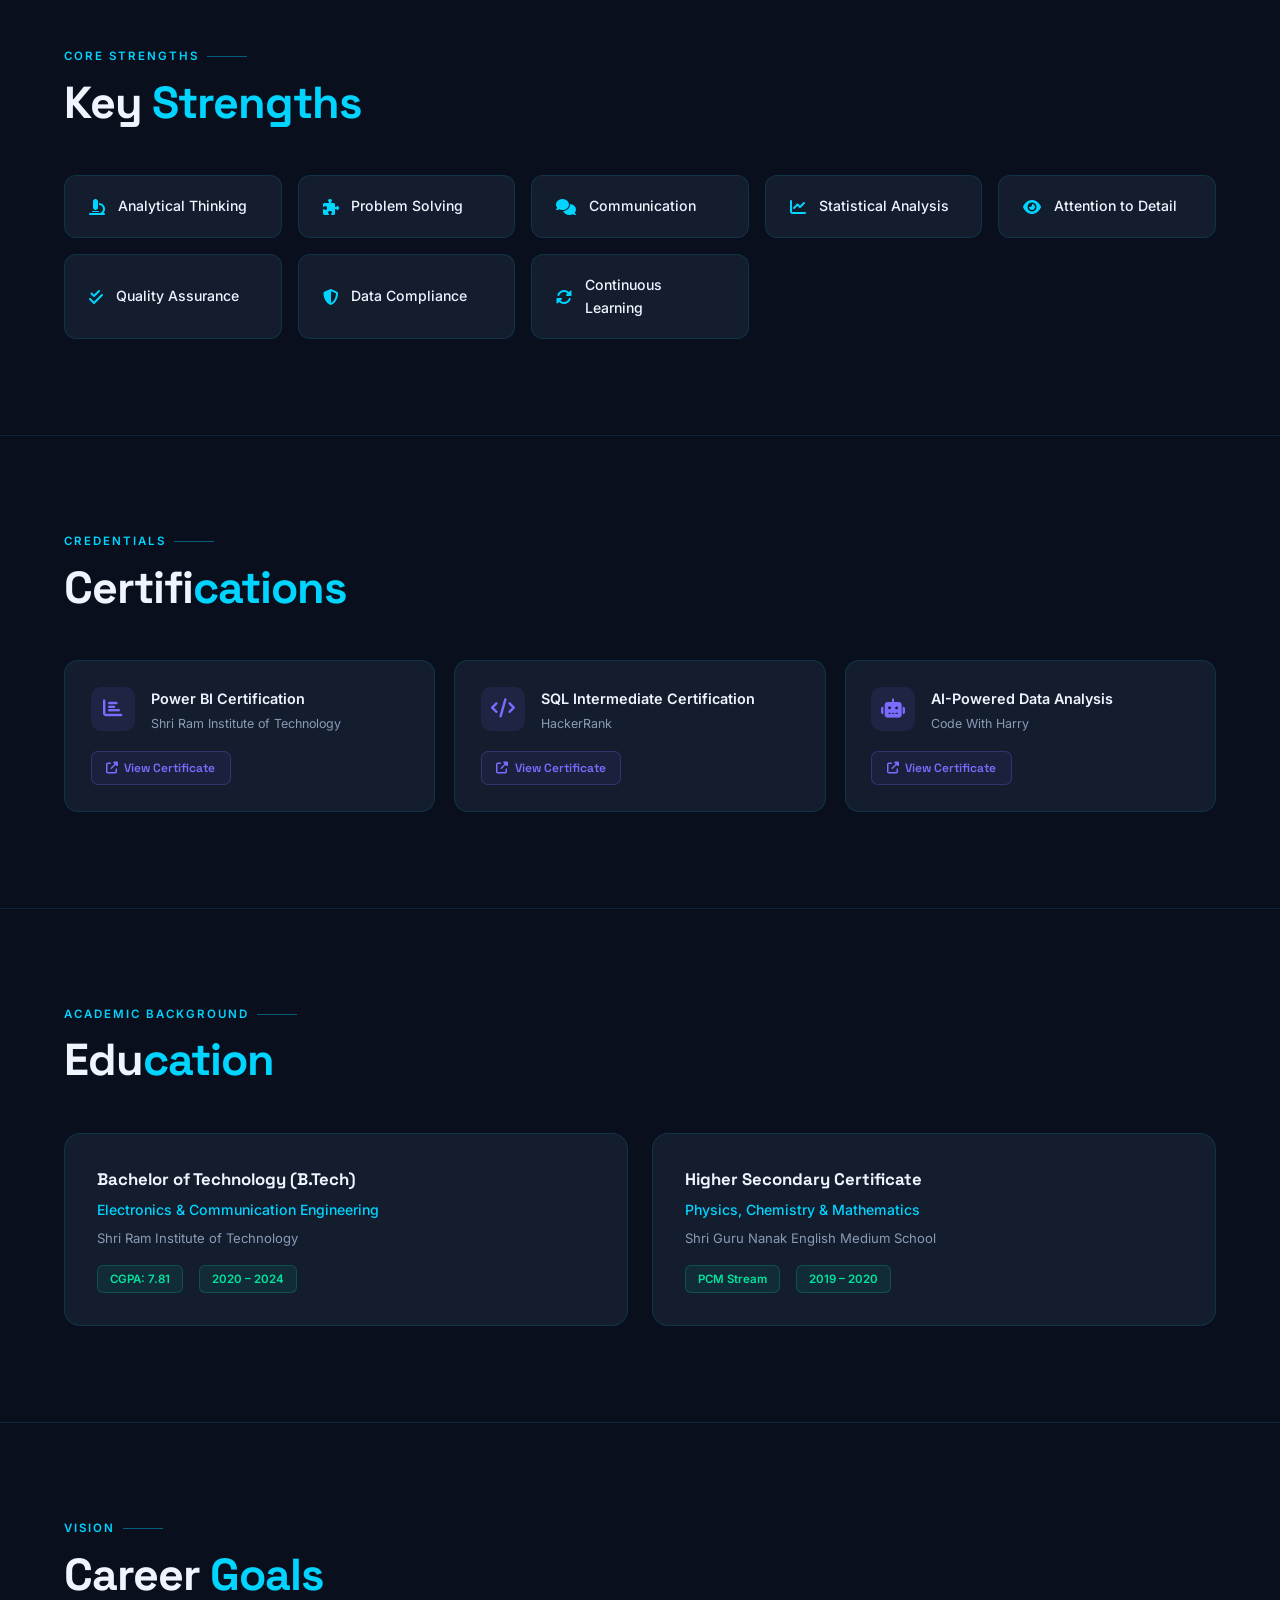
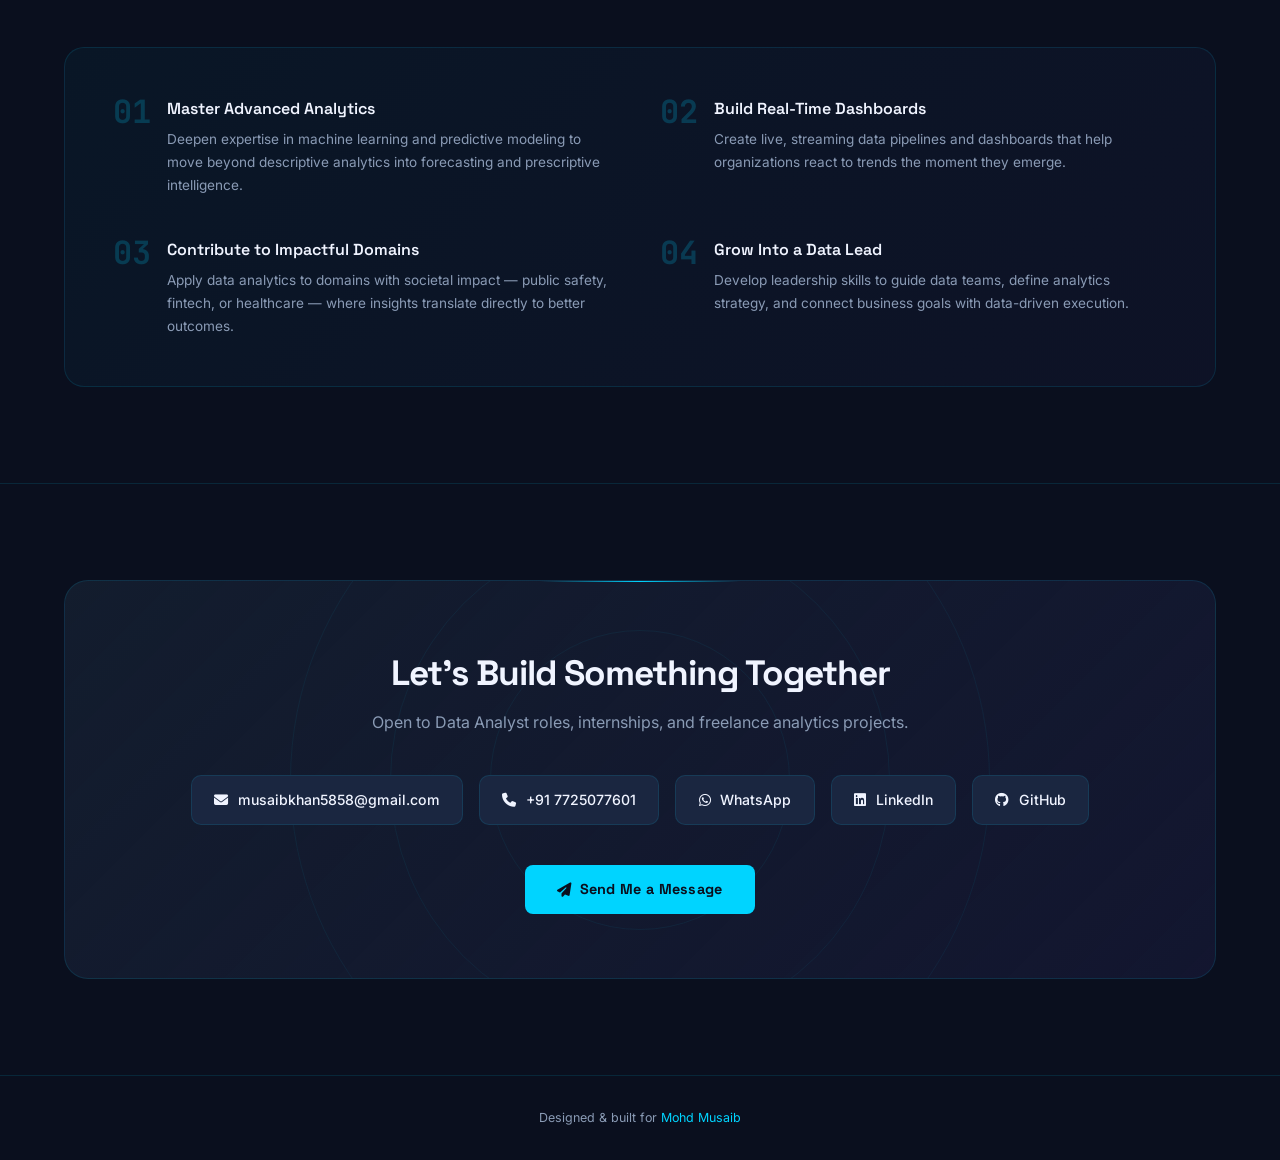
==== commit 0136731a: "changed the title" ====
--- a/index.html
+++ b/index.html
@@ -66,7 +66,7 @@
       Open to Opportunities
     </div>
     <h1 class="hero-name">Mohd<br><span class="glitch">Musaib</span></h1>
-    <p class="hero-title">Data & Business Analyst &amp; <strong>MIS Reporting & Insight Engineer</strong></p>
+    <p class="hero-title">Data Analyst | Business Analyst | &amp; <strong>MIS Reporting & Data Insight |</strong></p>
     <p class="hero-desc">
       Turning raw data into decisions. Skilled in Python, SQL, Power BI &amp; Tableau — I build dashboards, uncover trends, and translate complex datasets into clear, actionable business intelligence.
     </p>
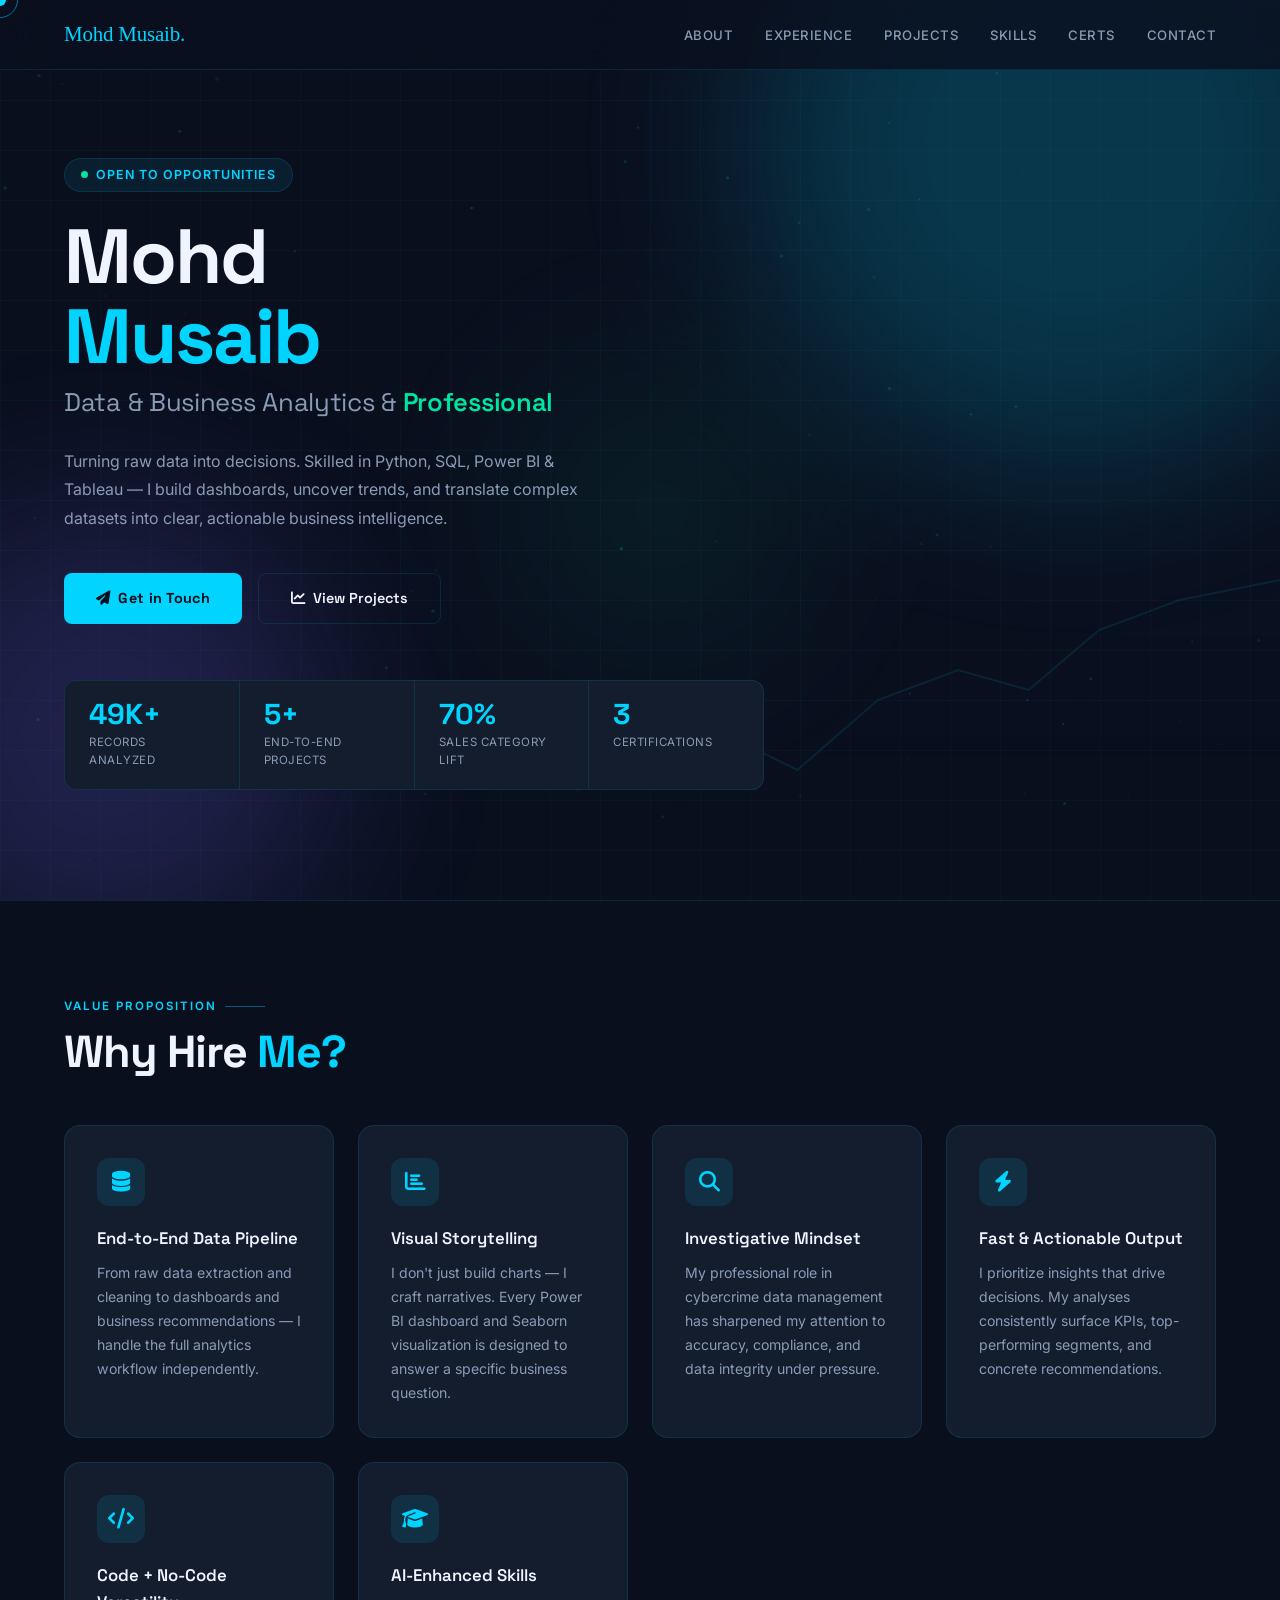
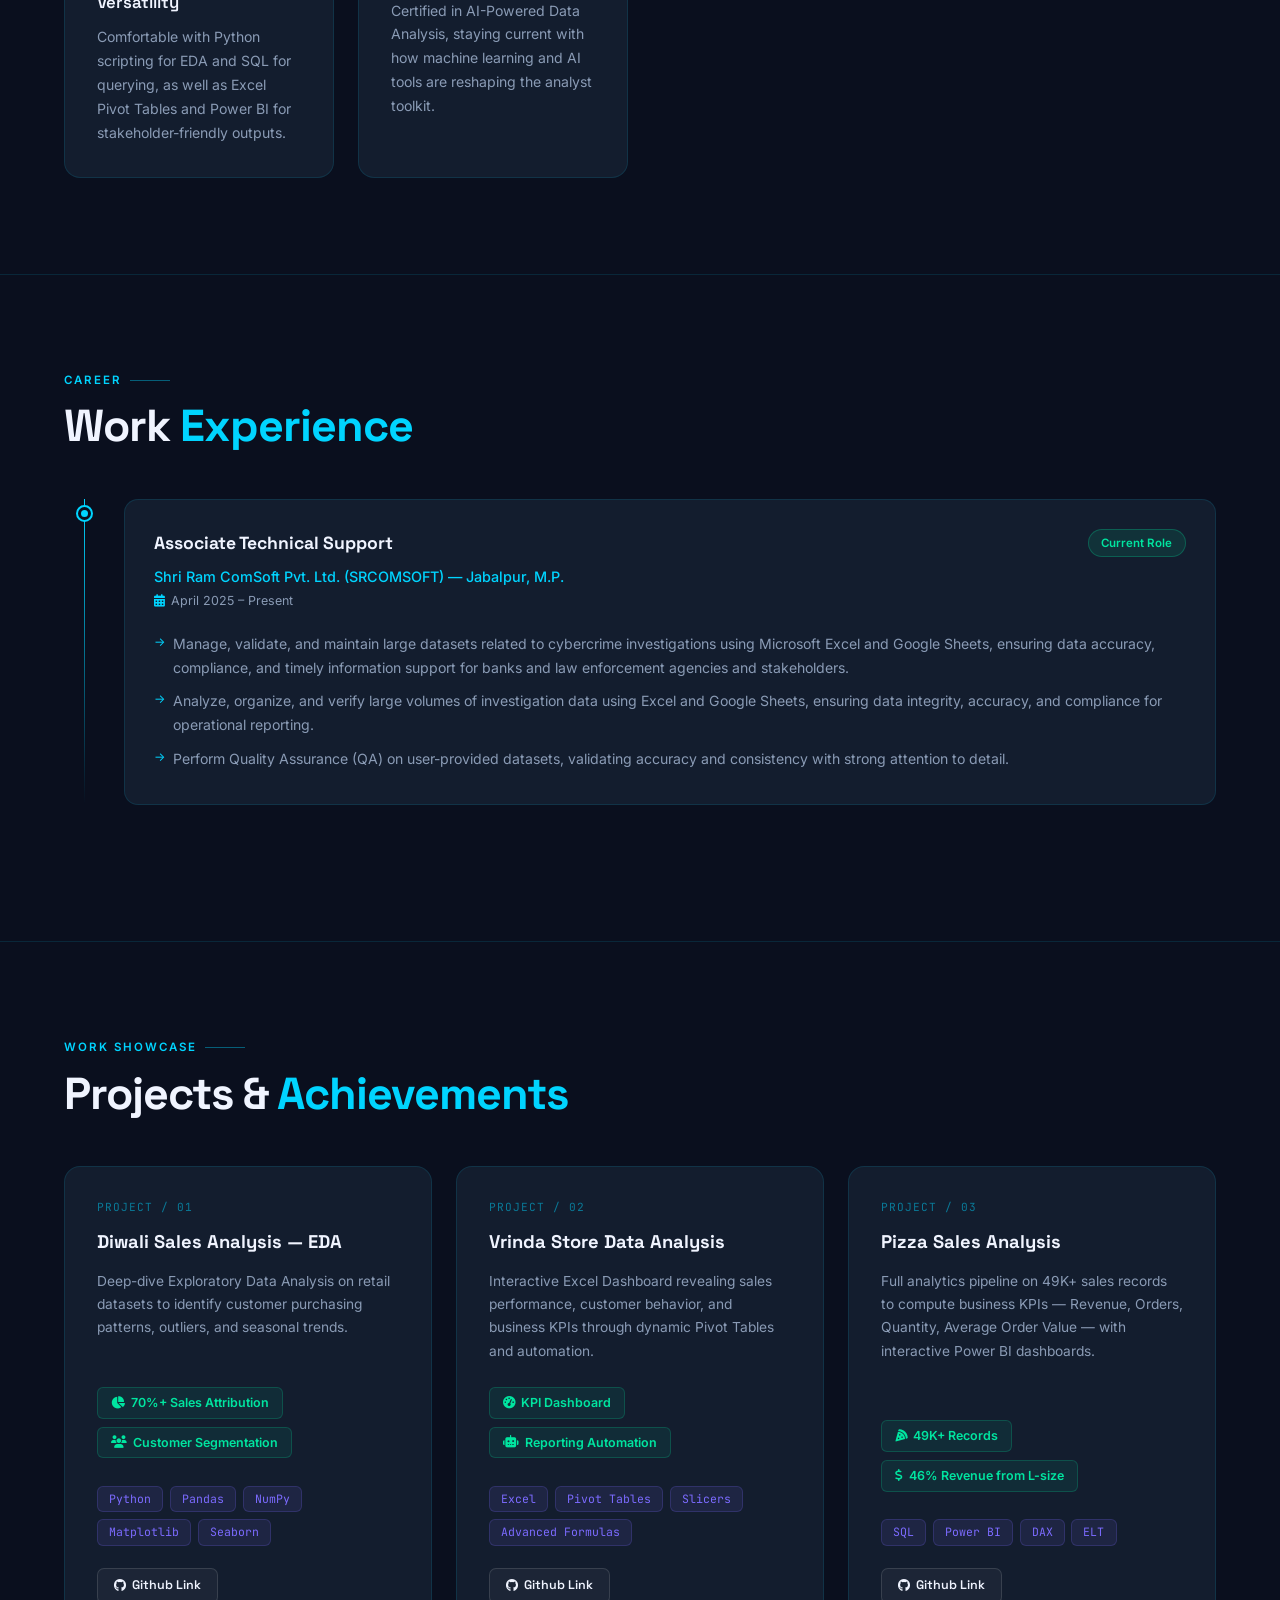
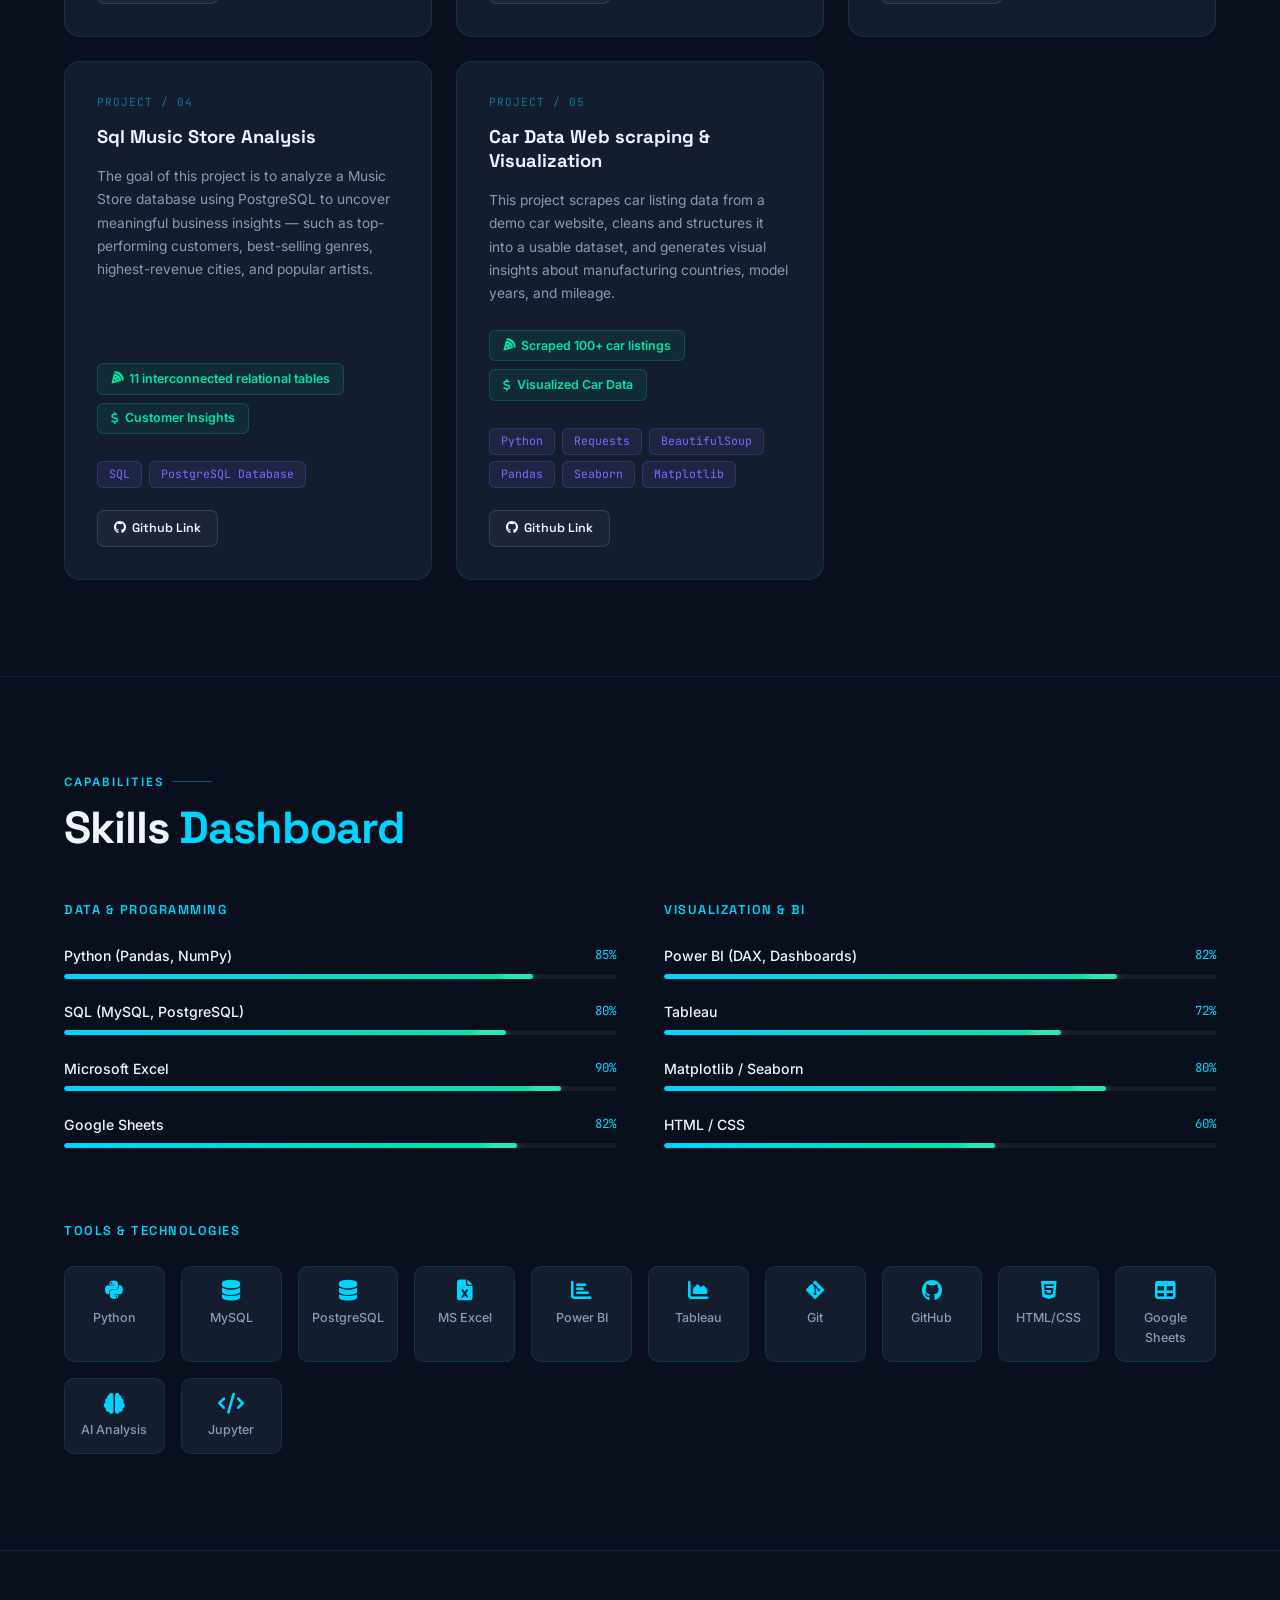
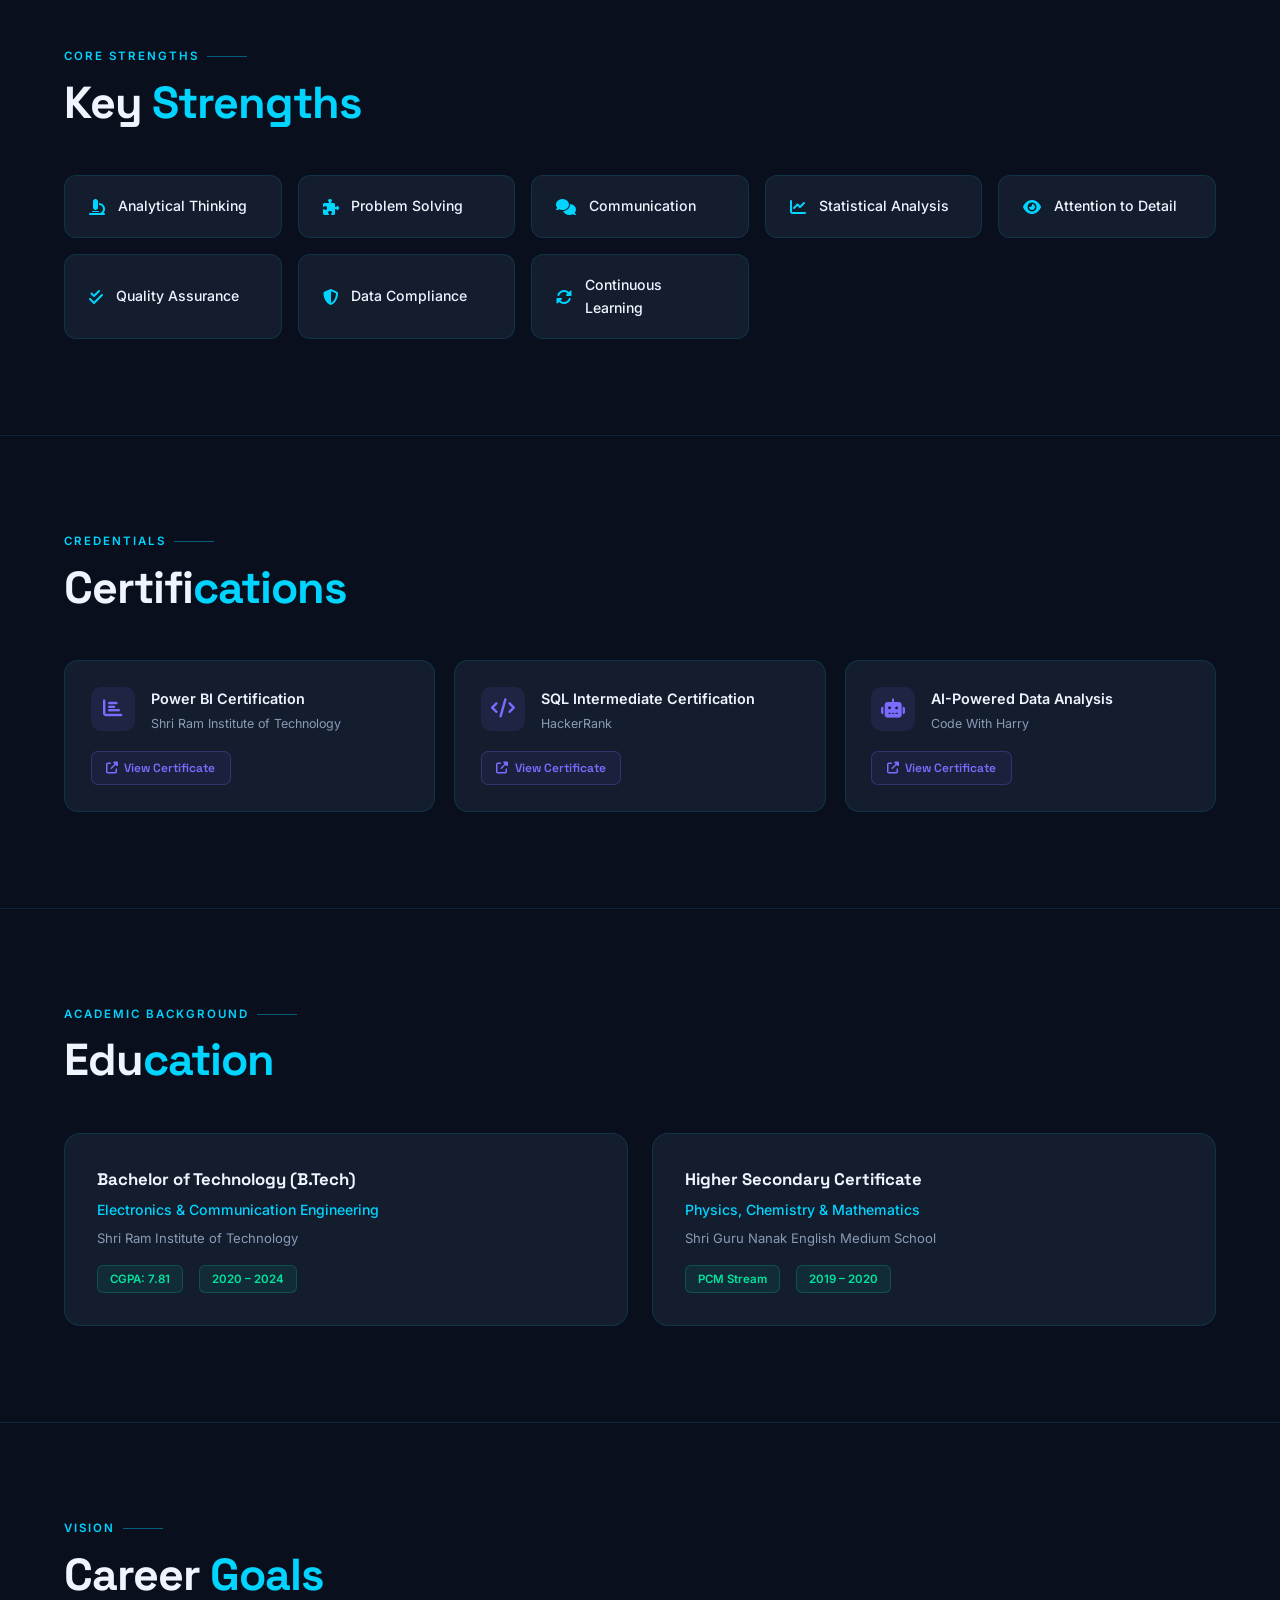
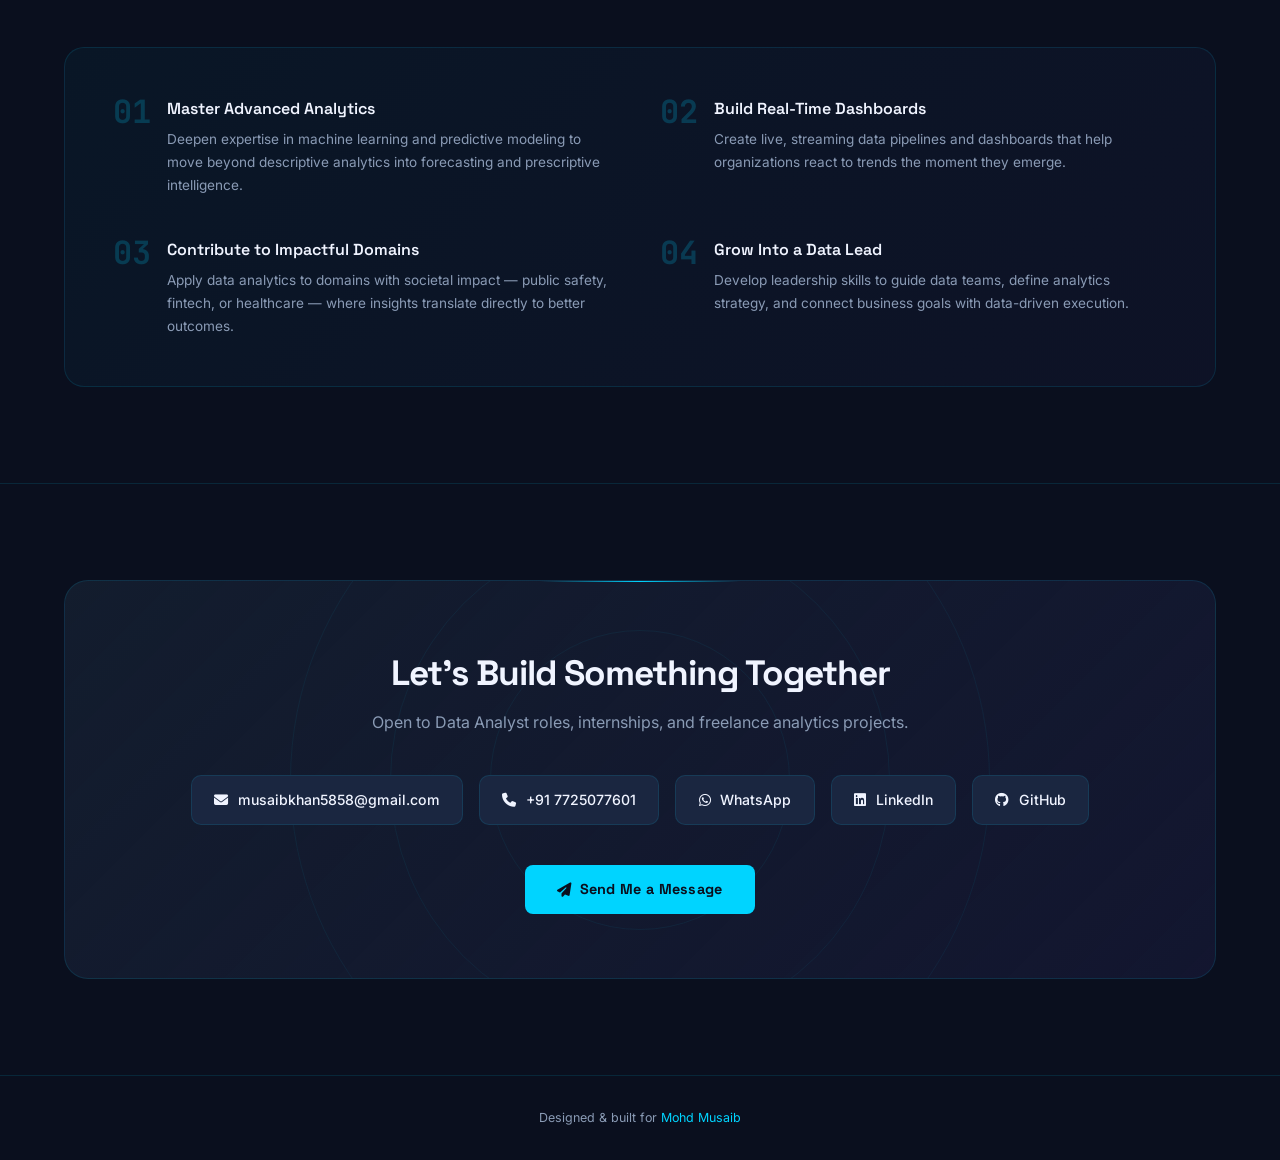
==== commit 378b9cf7: "update the title" ====
--- a/index.html
+++ b/index.html
@@ -66,7 +66,7 @@
       Open to Opportunities
     </div>
     <h1 class="hero-name">Mohd<br><span class="glitch">Musaib</span></h1>
-    <p class="hero-title">Data Analyst | Business Analyst | &amp; <strong>MIS Reporting & Data Insight |</strong></p>
+    <p class="hero-title">Data & Business Analytics &amp; <strong>Professional</strong></p>
     <p class="hero-desc">
       Turning raw data into decisions. Skilled in Python, SQL, Power BI &amp; Tableau — I build dashboards, uncover trends, and translate complex datasets into clear, actionable business intelligence.
     </p>
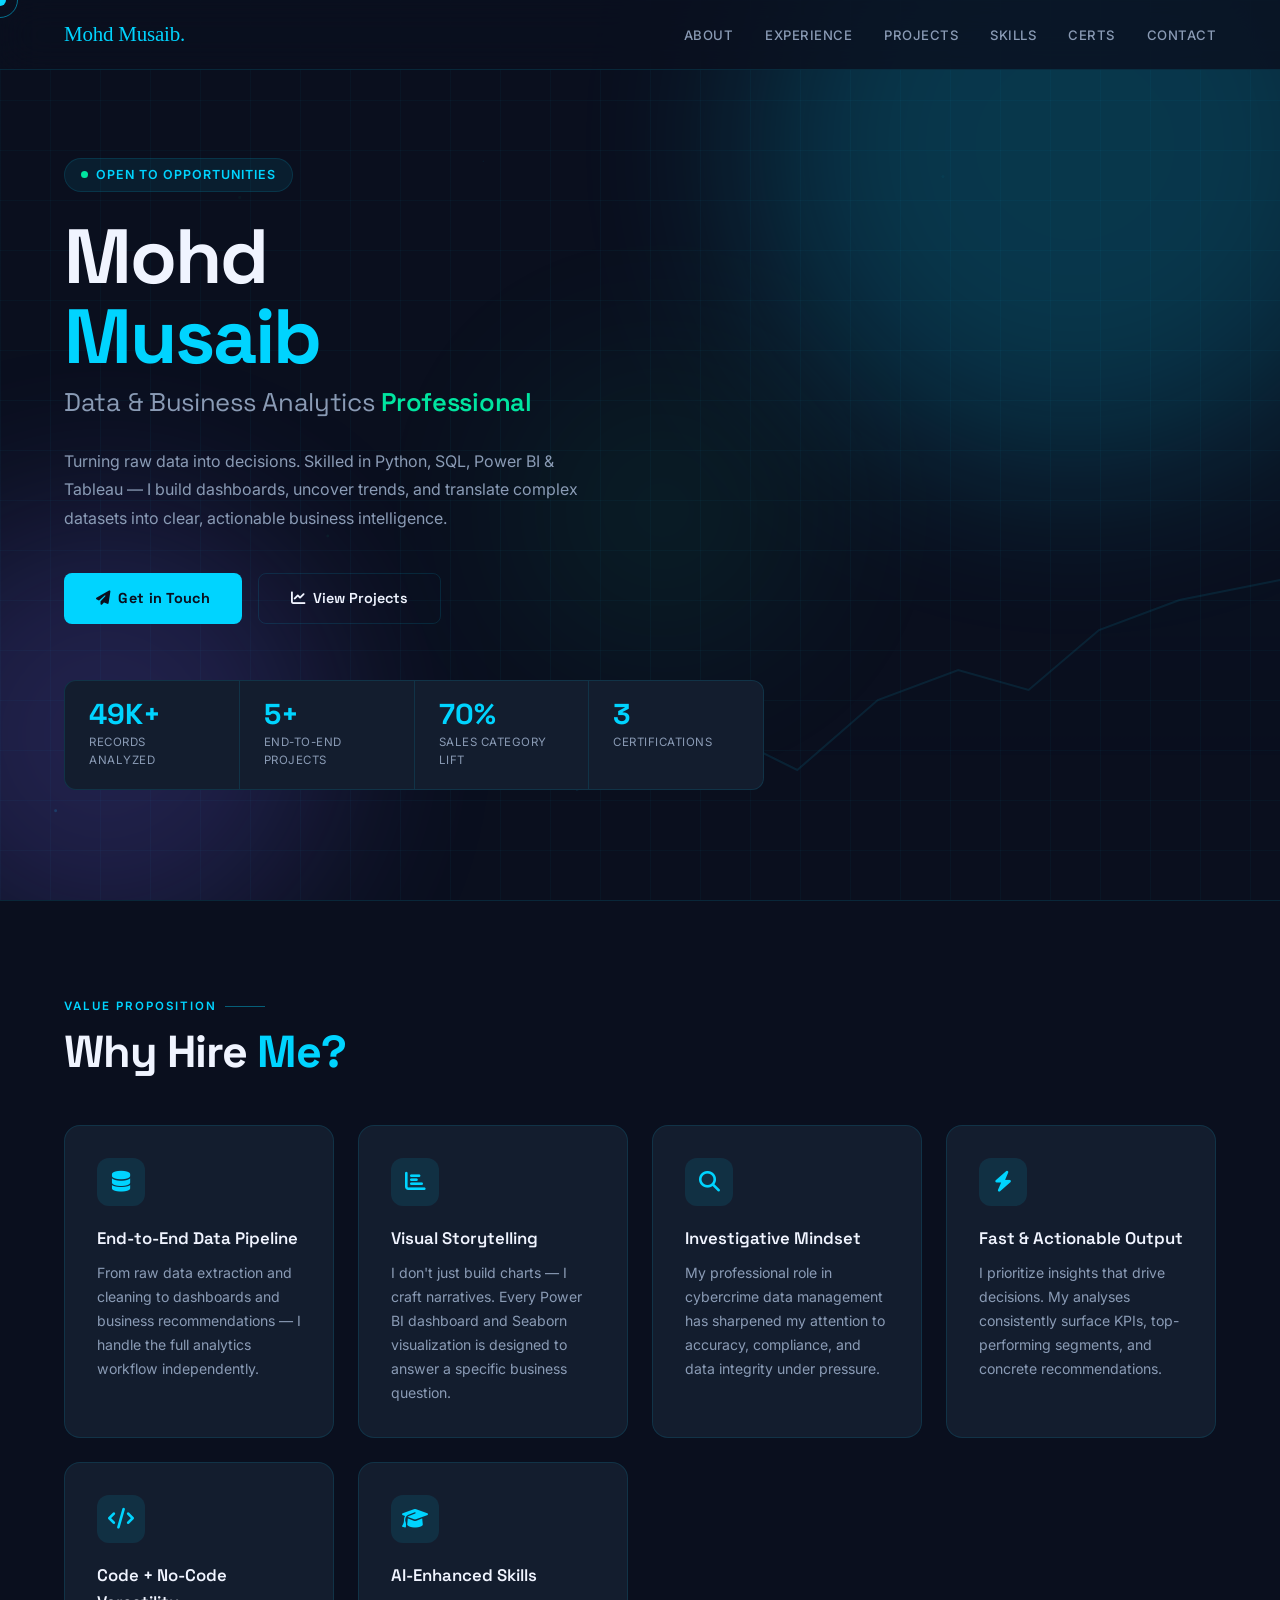
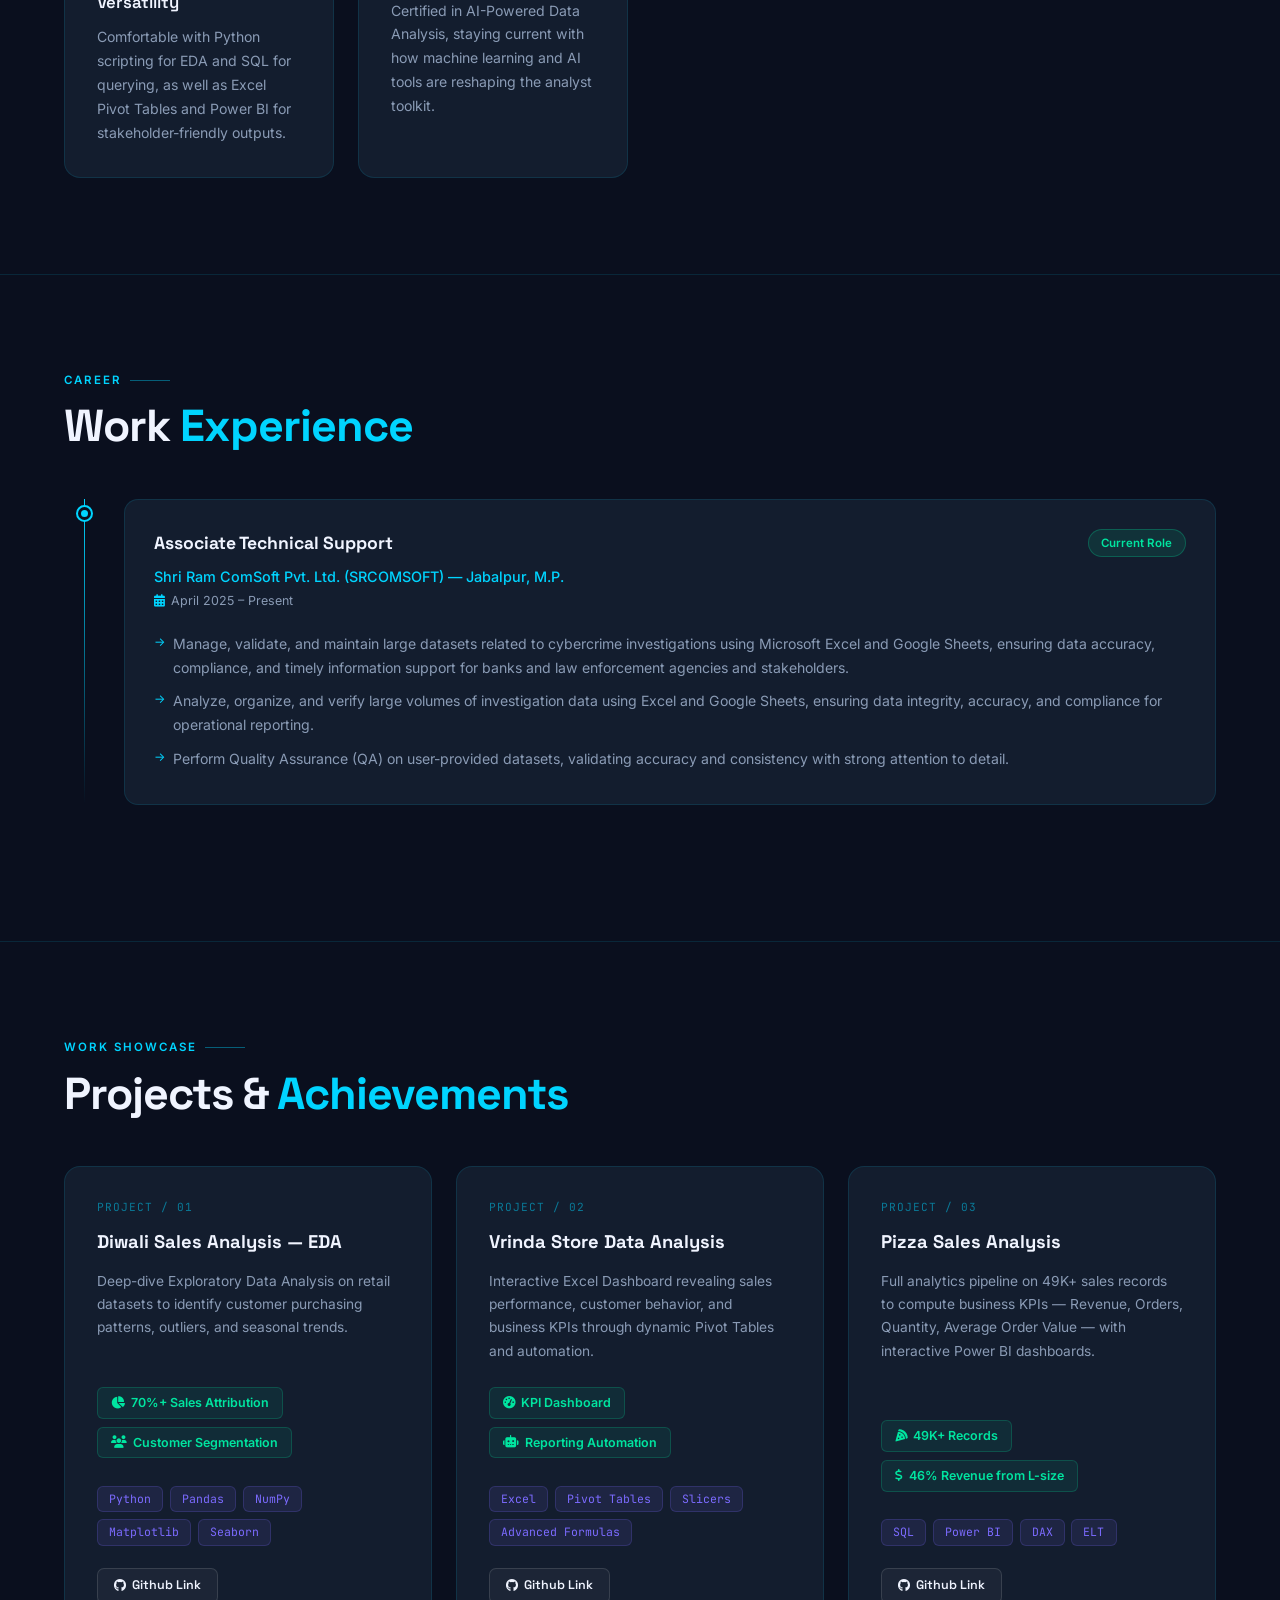
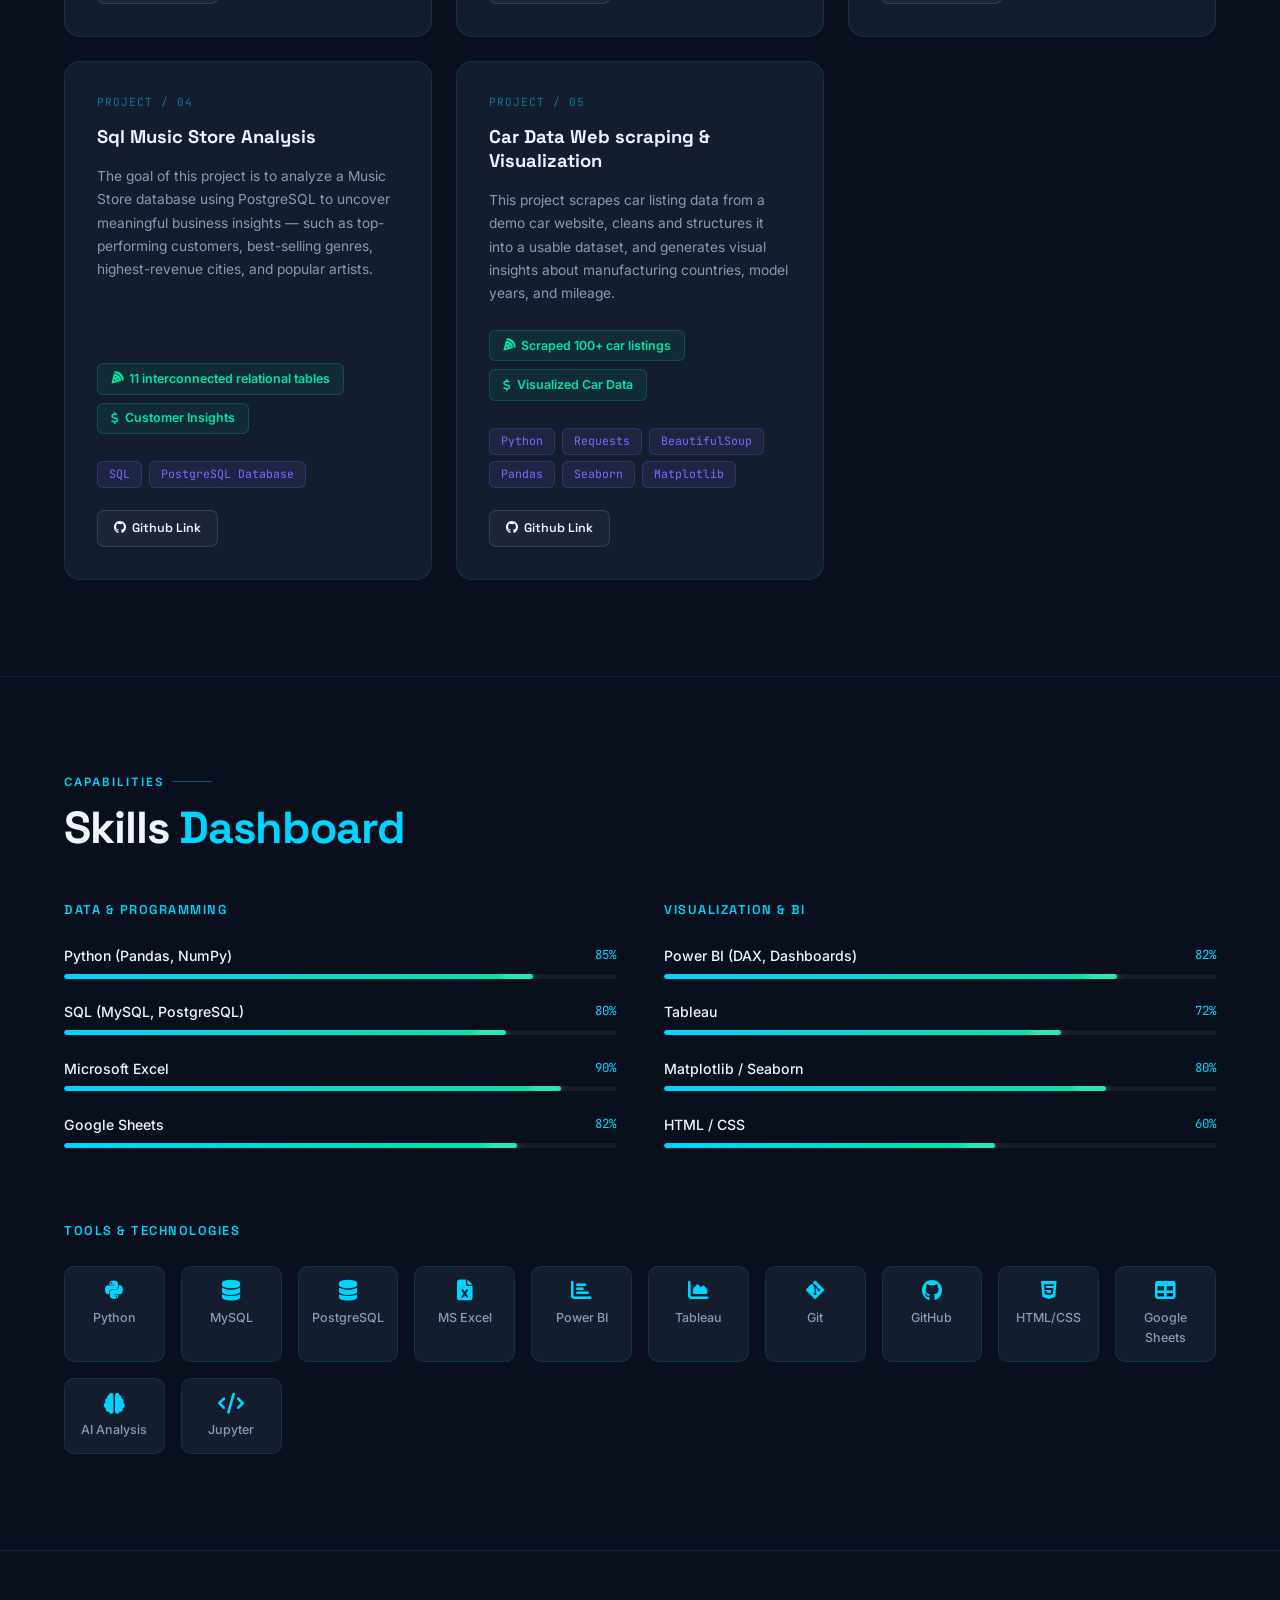
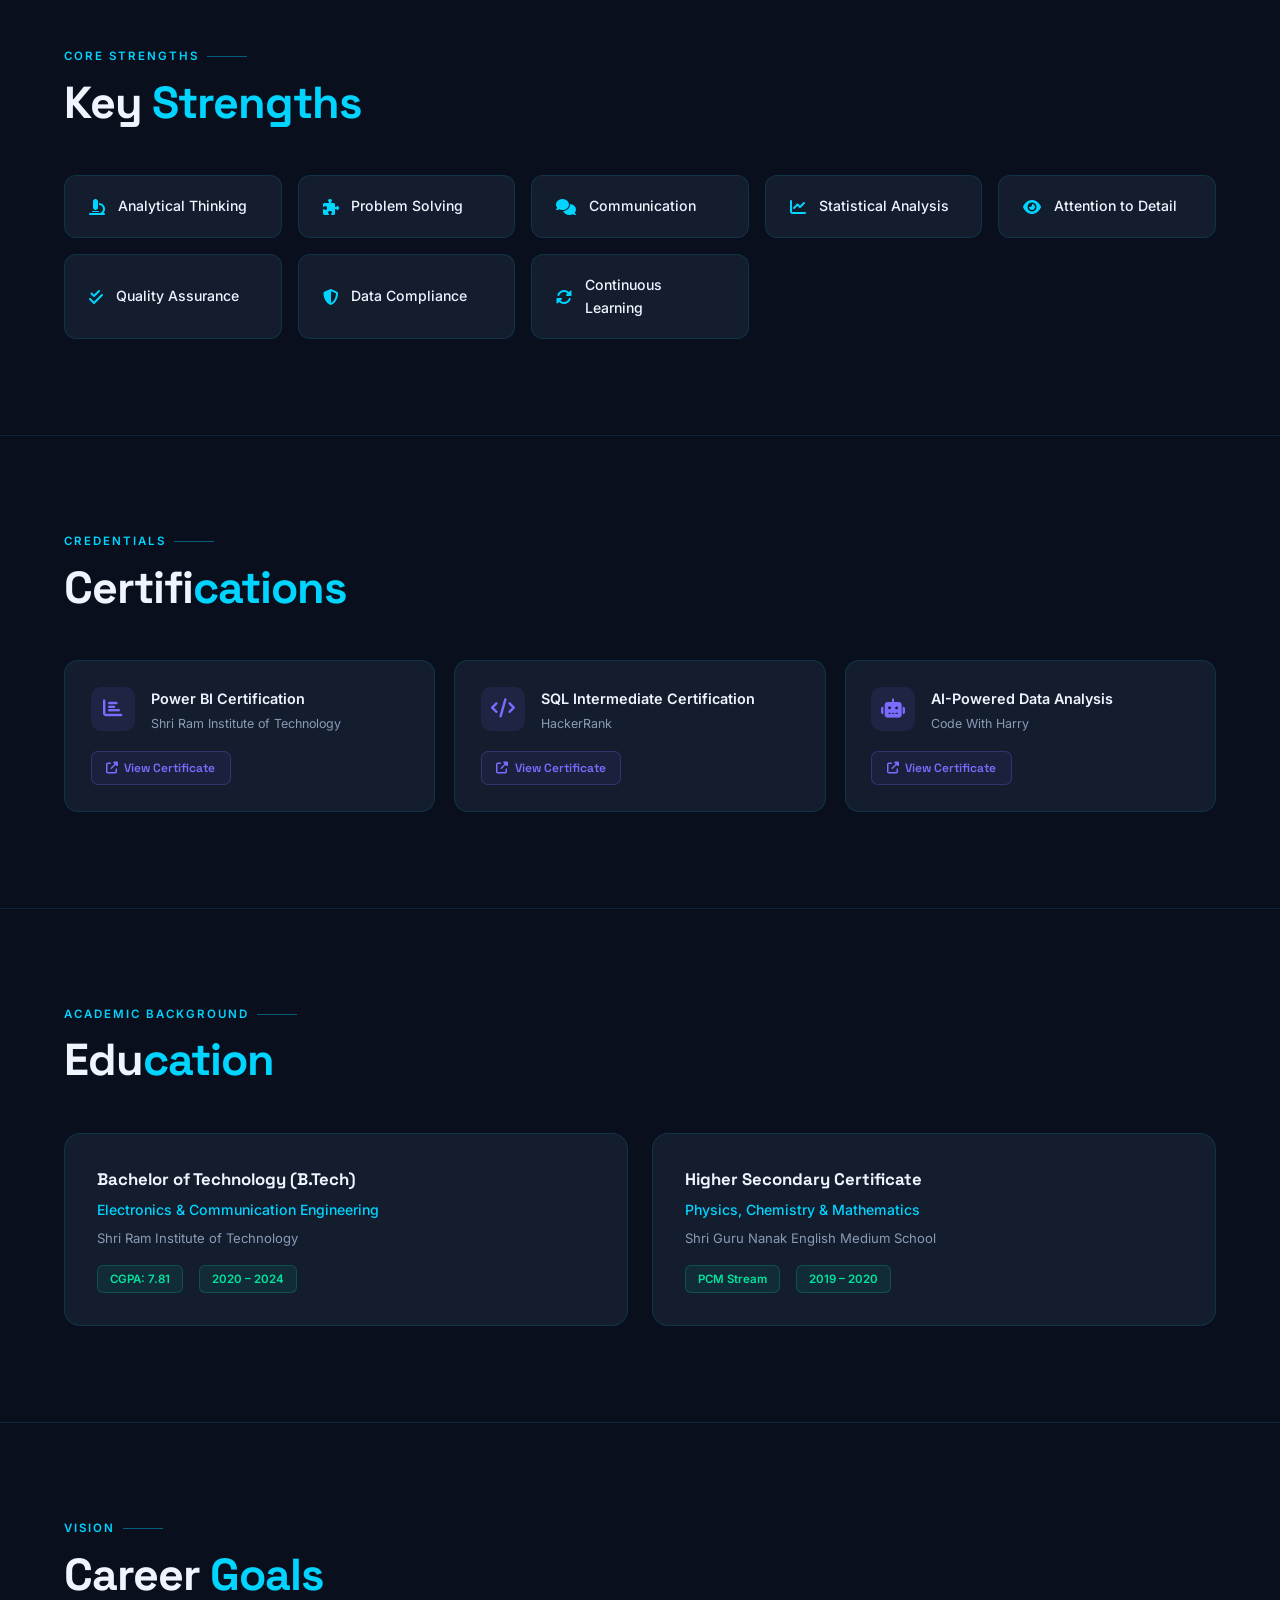
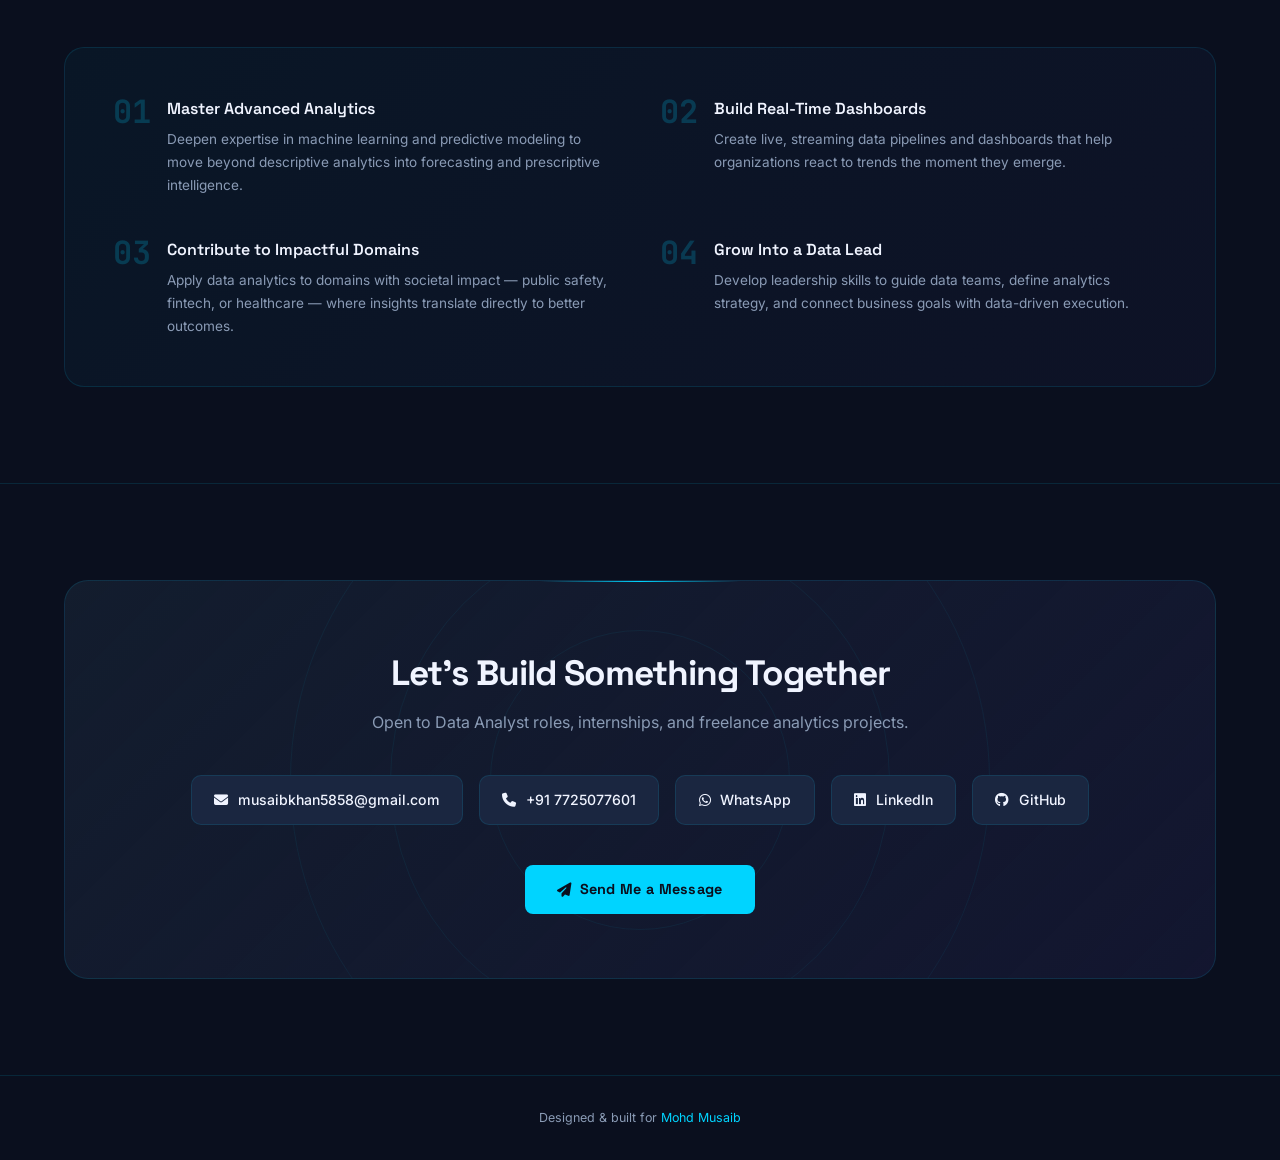
==== commit 0592294a: "removing the extra chars" ====
--- a/index.html
+++ b/index.html
@@ -66,7 +66,7 @@
       Open to Opportunities
     </div>
     <h1 class="hero-name">Mohd<br><span class="glitch">Musaib</span></h1>
-    <p class="hero-title">Data & Business Analytics &amp; <strong>Professional</strong></p>
+    <p class="hero-title">Data & Business Analytics <strong>Professional</strong></p>
     <p class="hero-desc">
       Turning raw data into decisions. Skilled in Python, SQL, Power BI &amp; Tableau — I build dashboards, uncover trends, and translate complex datasets into clear, actionable business intelligence.
     </p>
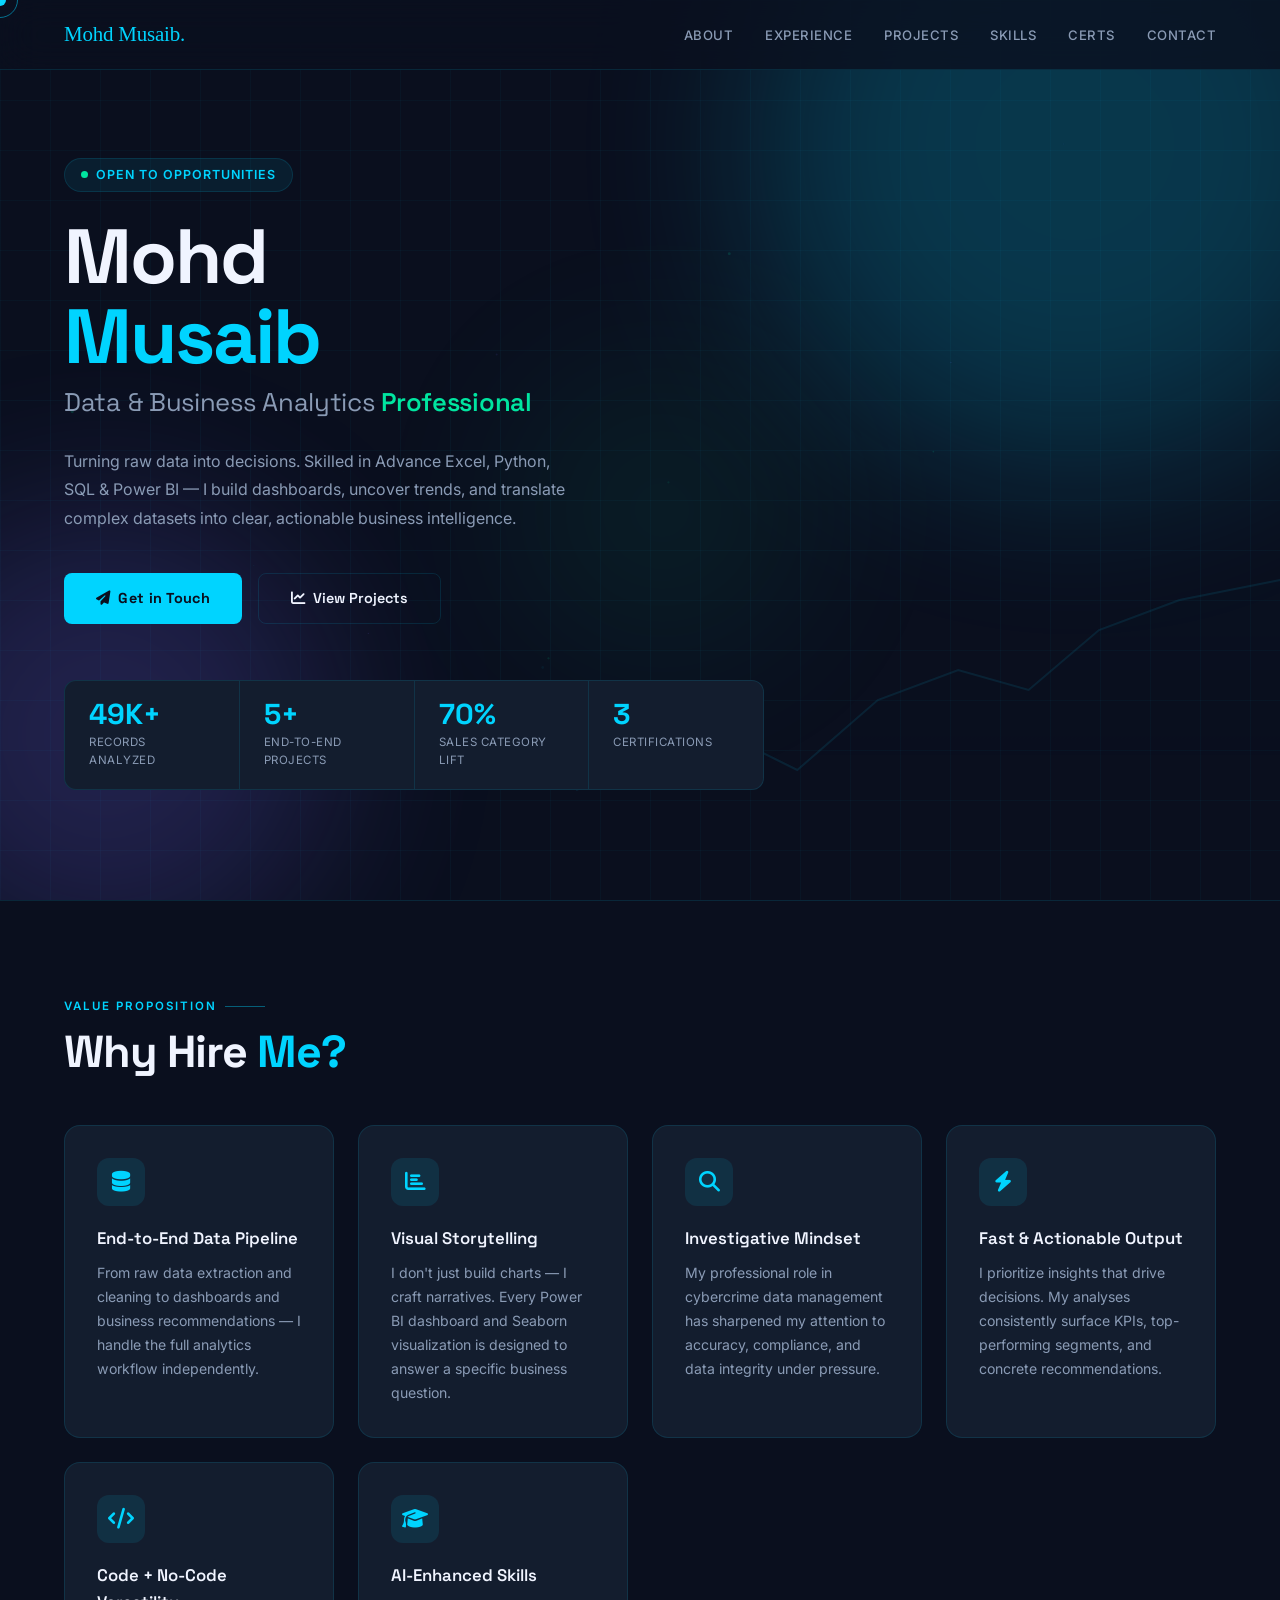
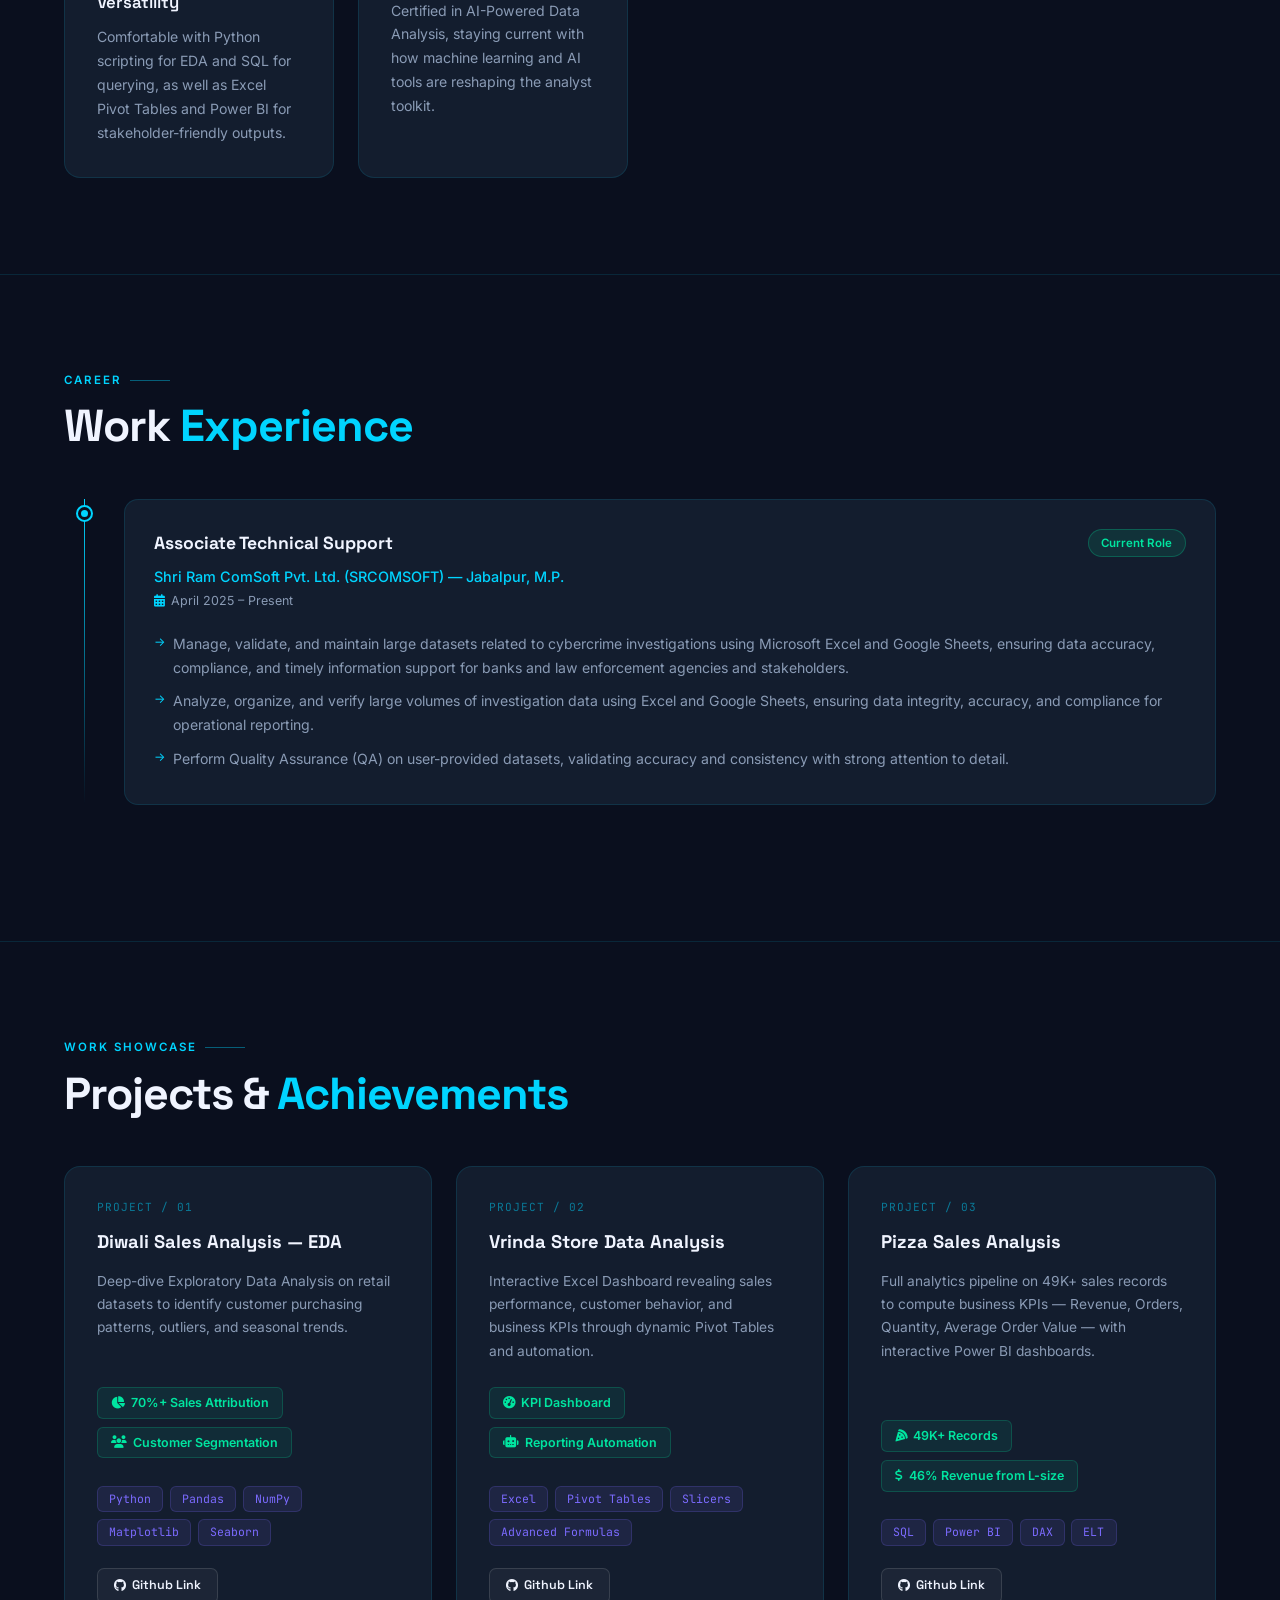
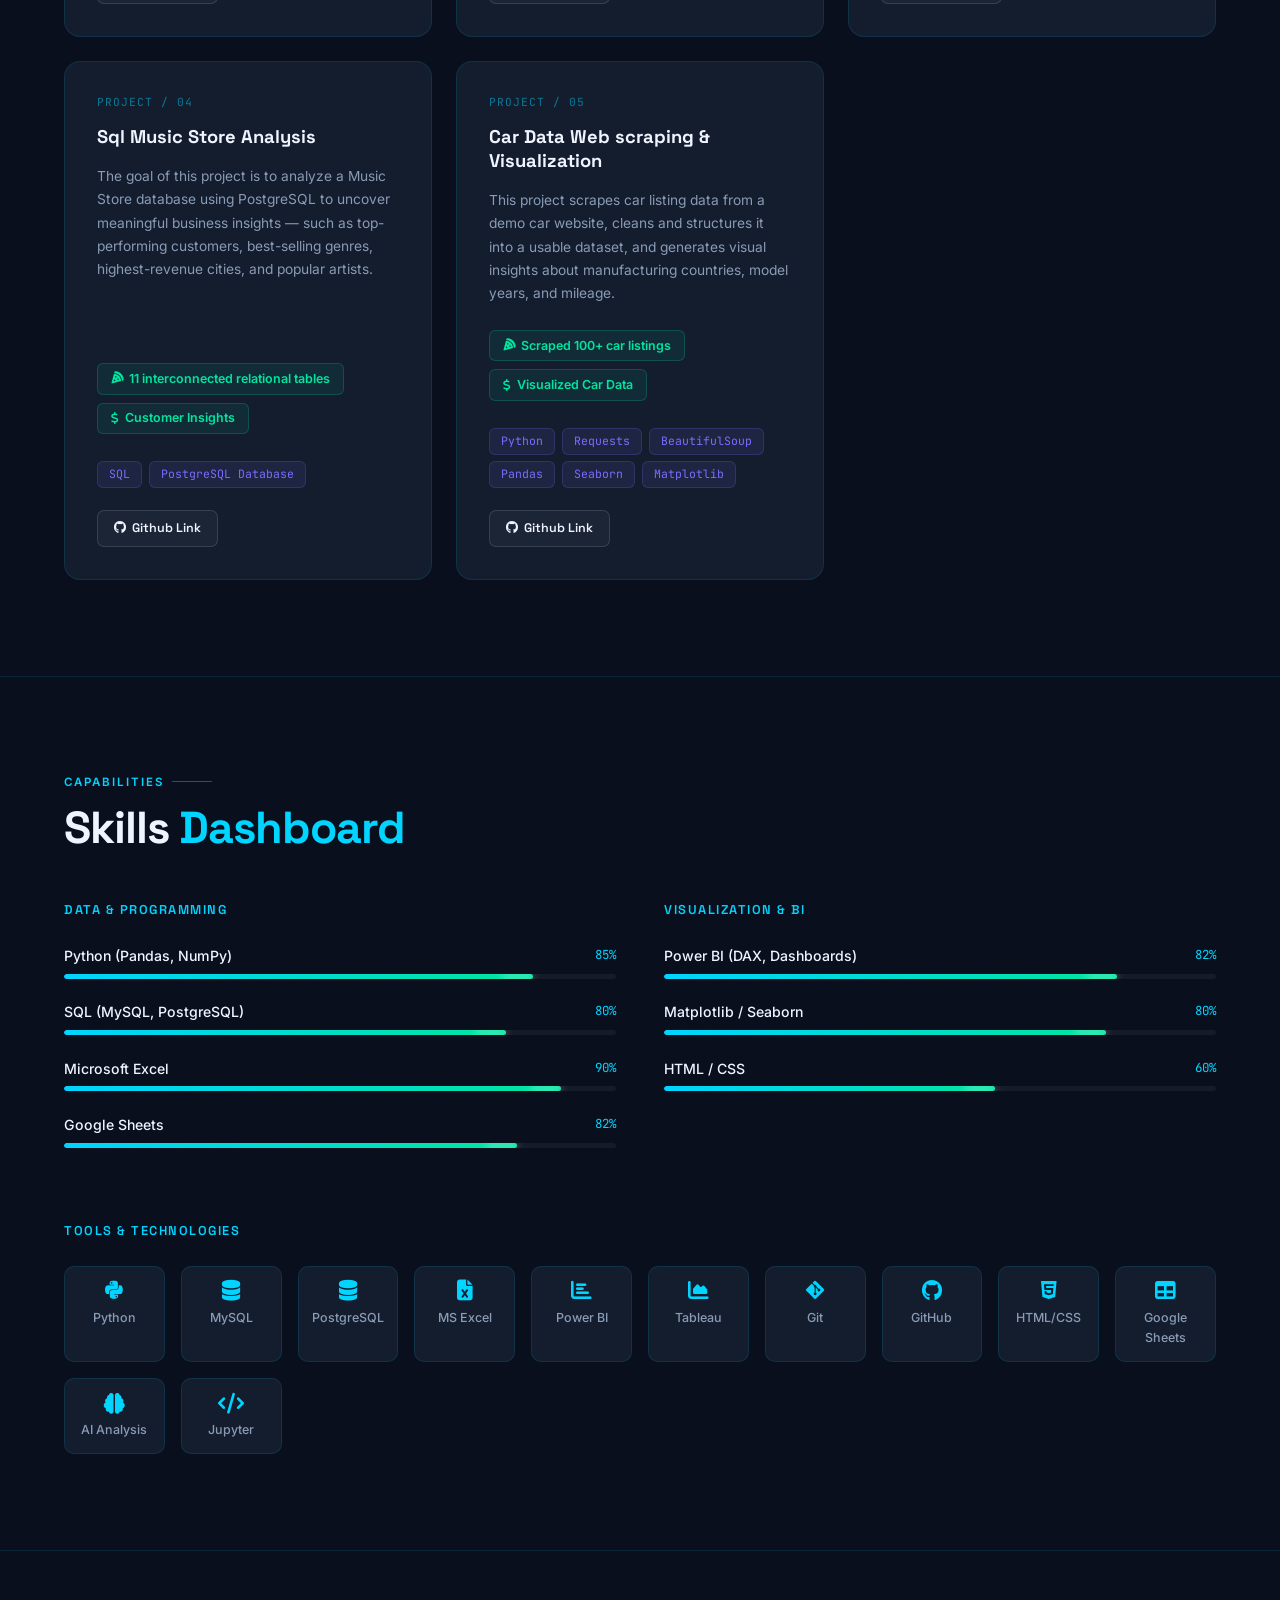
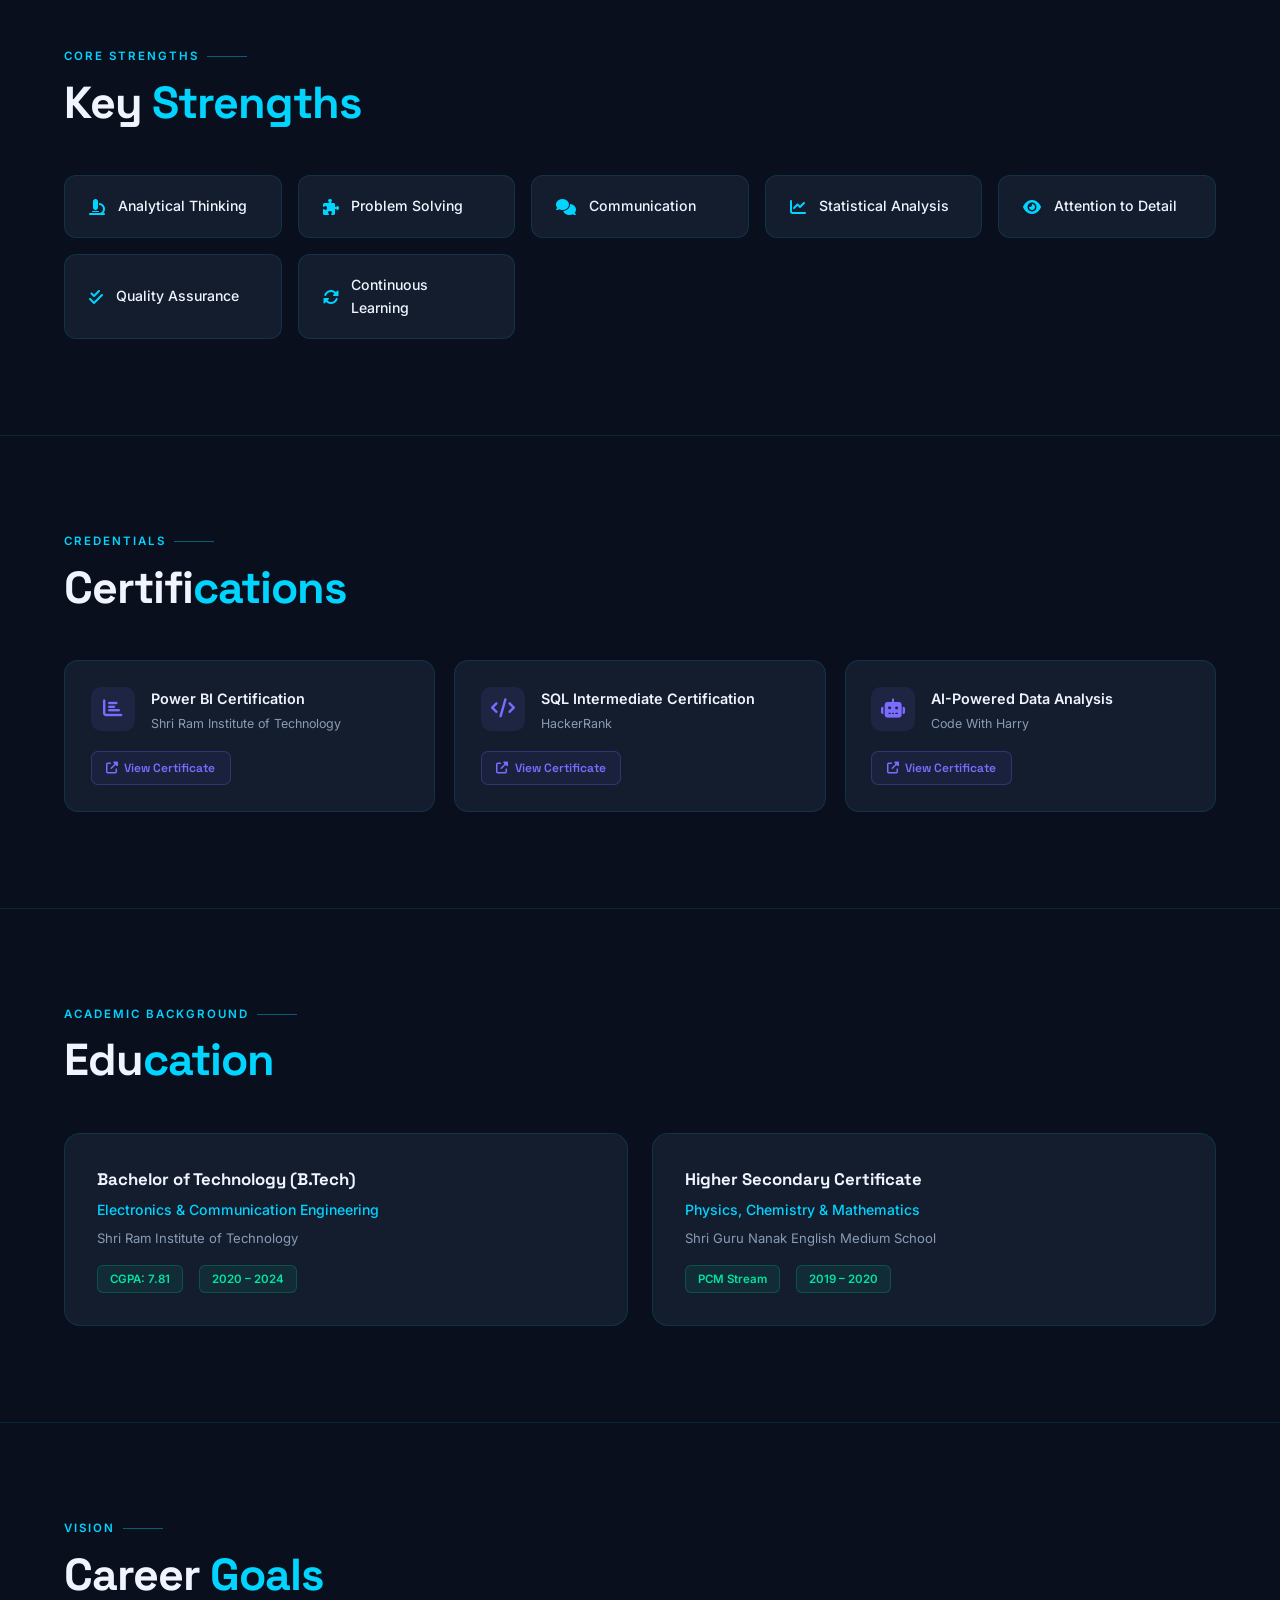
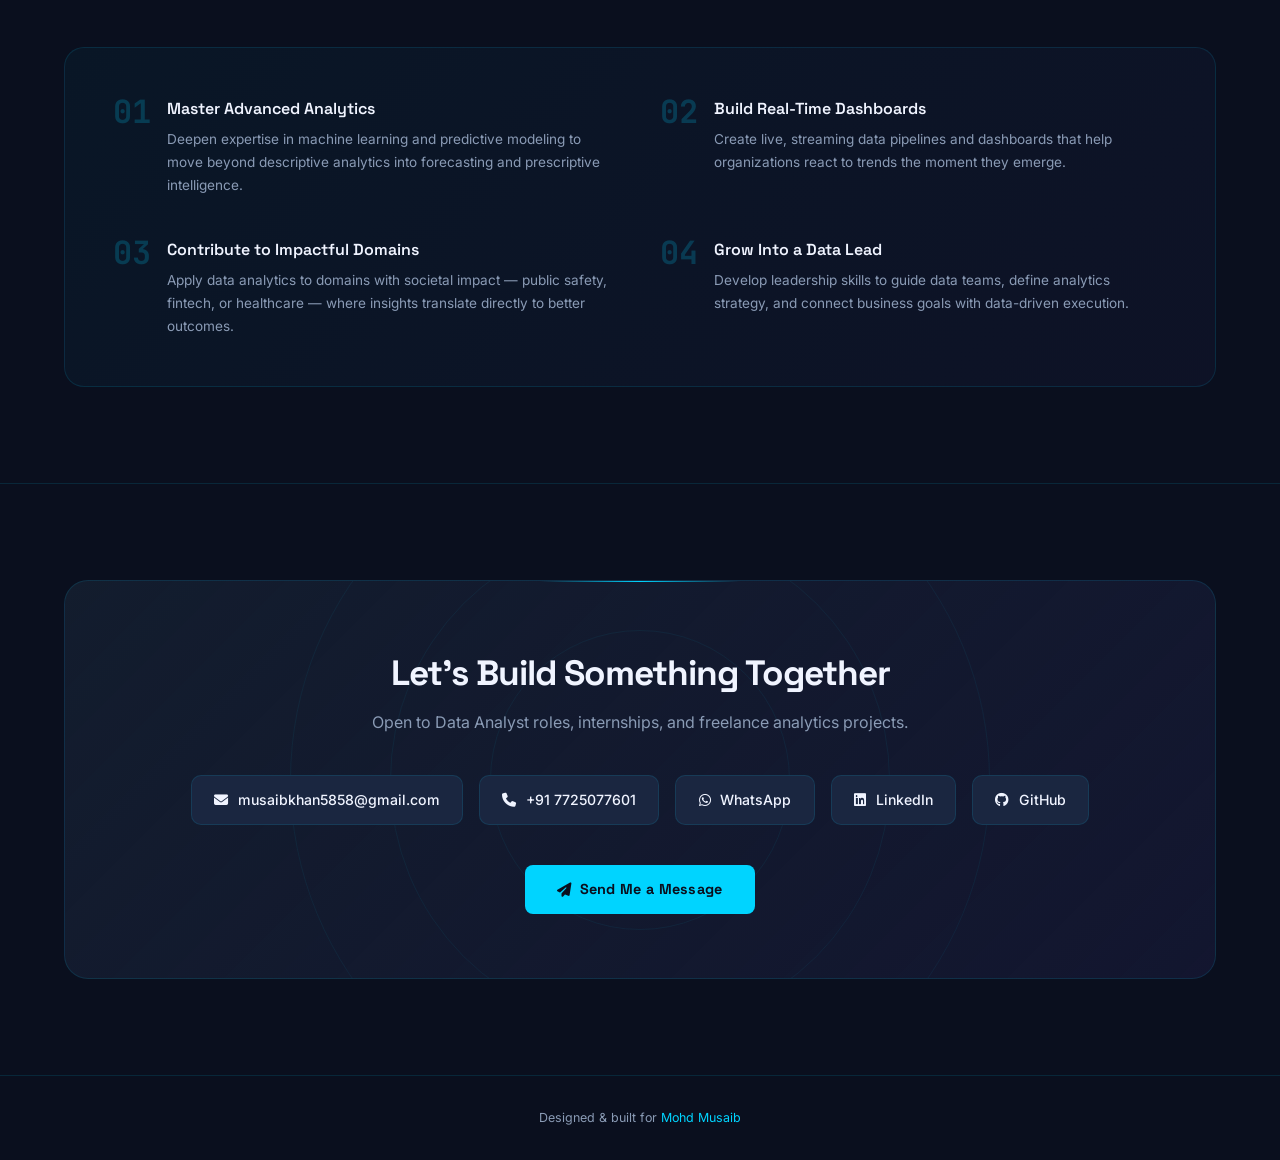
==== commit 84680590: "edited the skills" ====
--- a/index.html
+++ b/index.html
@@ -68,7 +68,7 @@
     <h1 class="hero-name">Mohd<br><span class="glitch">Musaib</span></h1>
     <p class="hero-title">Data & Business Analytics <strong>Professional</strong></p>
     <p class="hero-desc">
-      Turning raw data into decisions. Skilled in Python, SQL, Power BI &amp; Tableau — I build dashboards, uncover trends, and translate complex datasets into clear, actionable business intelligence.
+      Turning raw data into decisions. Skilled in Advance Excel, Python, SQL &amp; Power BI — I build dashboards, uncover trends, and translate complex datasets into clear, actionable business intelligence.
     </p>
     <div class="hero-cta">
       <a href="#contact" class="btn-primary"><i class="fas fa-paper-plane"></i> Get in Touch</a>
@@ -332,10 +332,6 @@
         <div class="skill-bar"><div class="skill-fill" data-width="82"></div></div>
       </div>
       <div class="skill-item">
-        <div class="skill-info"><span class="skill-name">Tableau</span><span class="skill-pct">72%</span></div>
-        <div class="skill-bar"><div class="skill-fill" data-width="72"></div></div>
-      </div>
-      <div class="skill-item">
         <div class="skill-info"><span class="skill-name">Matplotlib / Seaborn</span><span class="skill-pct">80%</span></div>
         <div class="skill-bar"><div class="skill-fill" data-width="80"></div></div>
       </div>
@@ -377,7 +373,6 @@
     <div class="strength-chip fade-up"><i class="fas fa-chart-line"></i> Statistical Analysis</div>
     <div class="strength-chip fade-up"><i class="fas fa-eye"></i> Attention to Detail</div>
     <div class="strength-chip fade-up"><i class="fas fa-check-double"></i> Quality Assurance</div>
-    <div class="strength-chip fade-up"><i class="fas fa-shield-alt"></i> Data Compliance</div>
     <div class="strength-chip fade-up"><i class="fas fa-sync-alt"></i> Continuous Learning</div>
   </div>
 </section>
